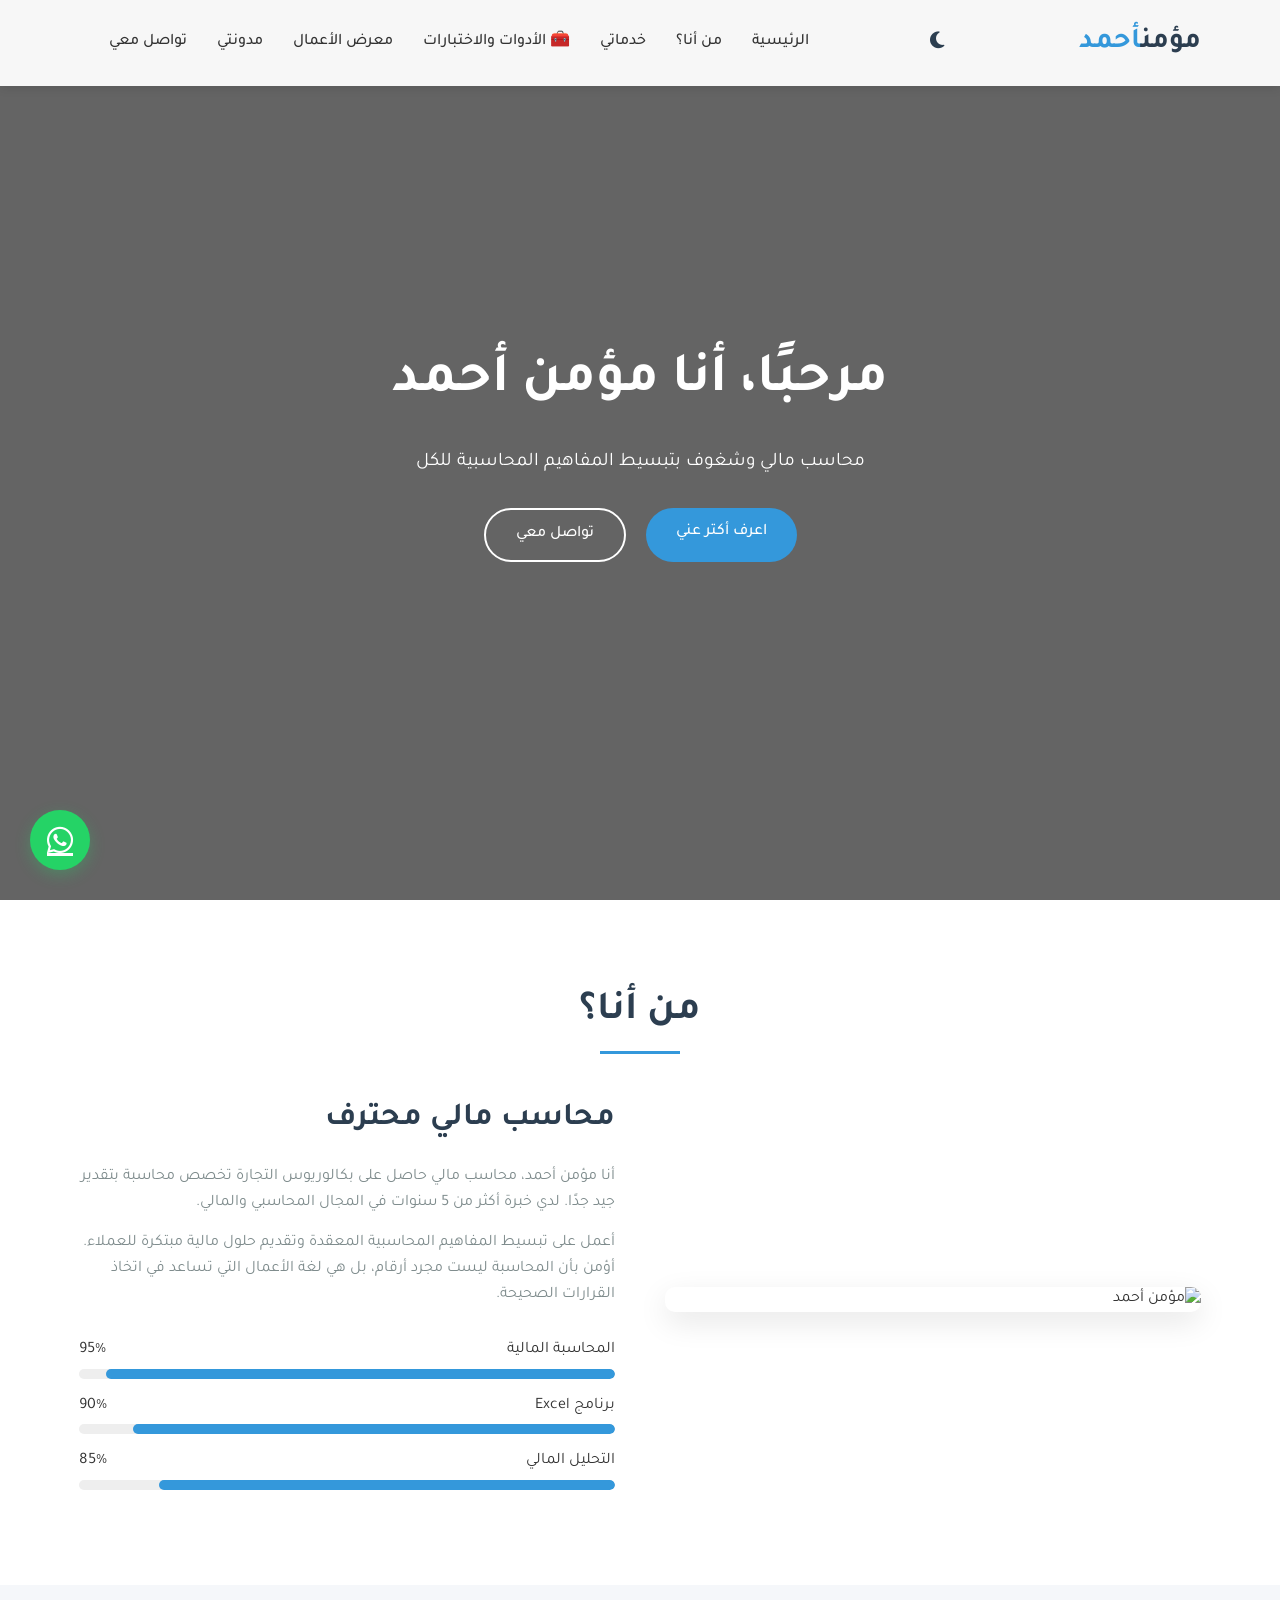
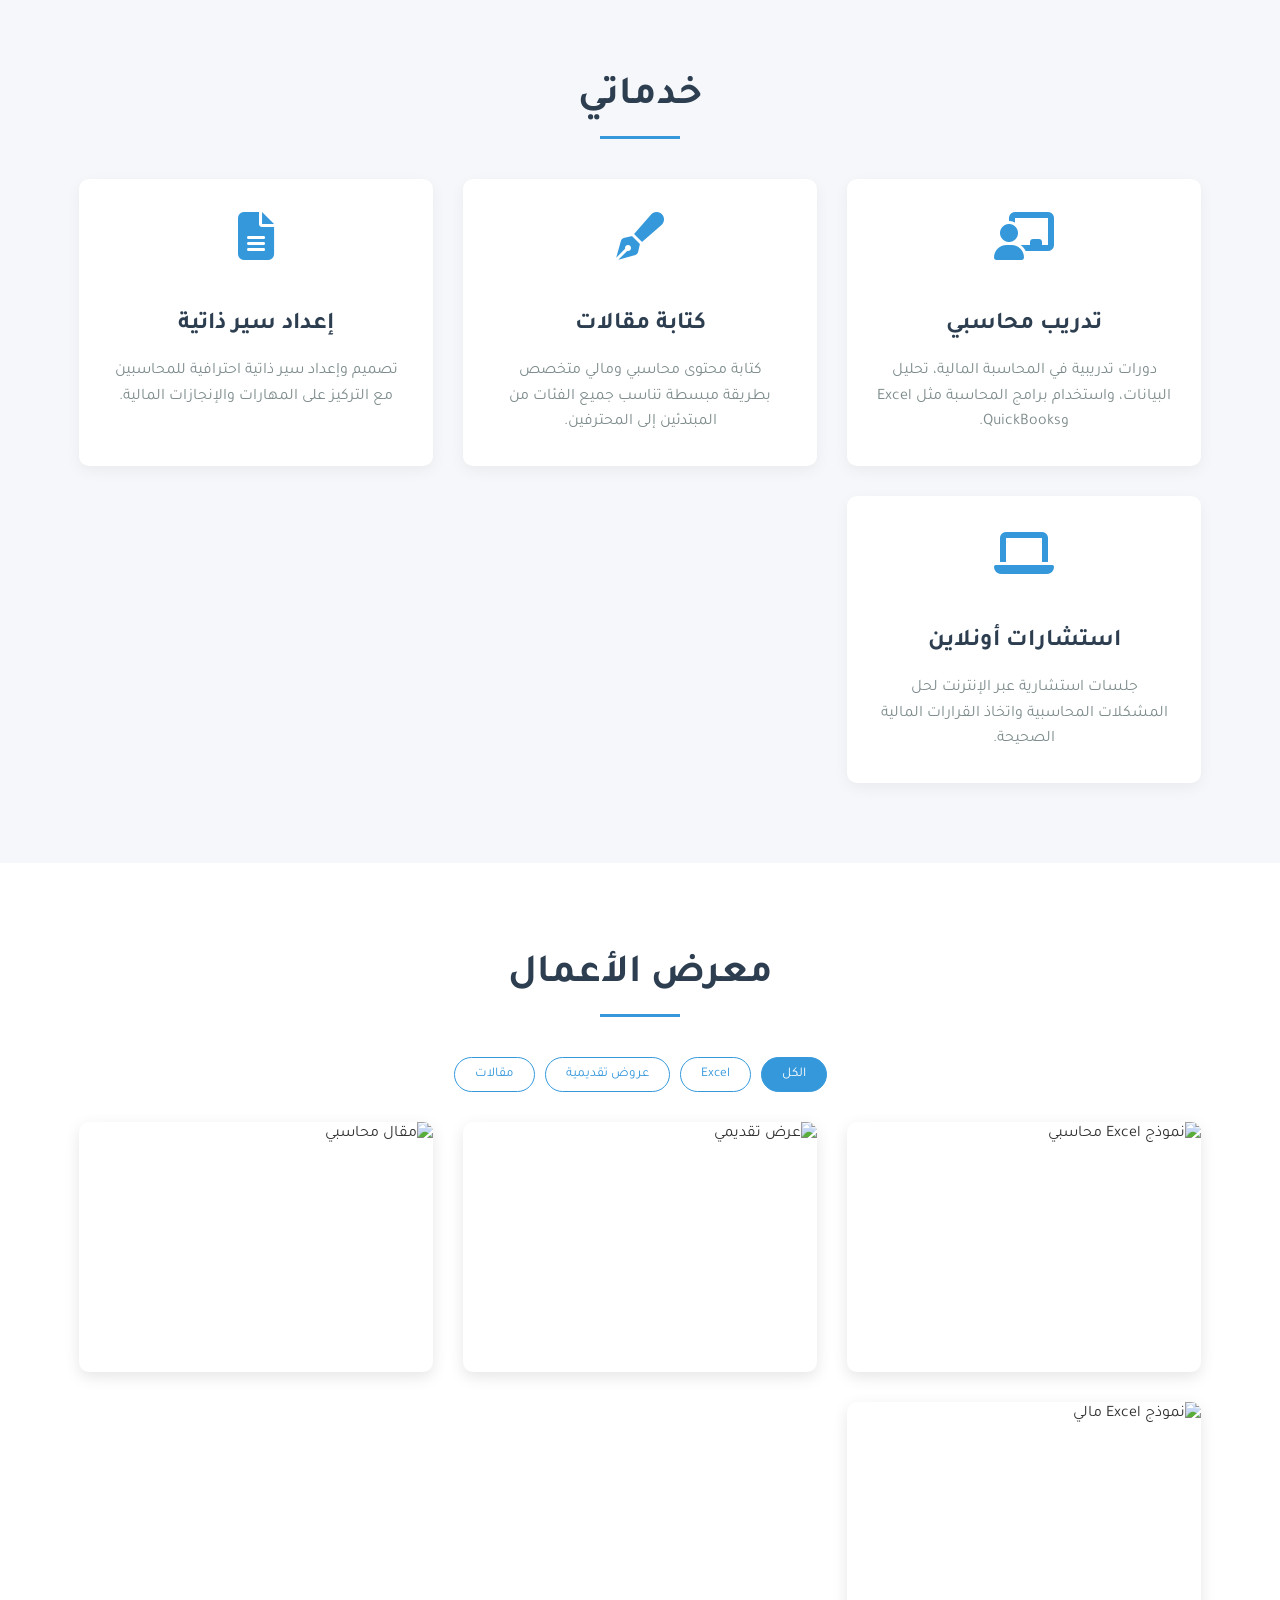
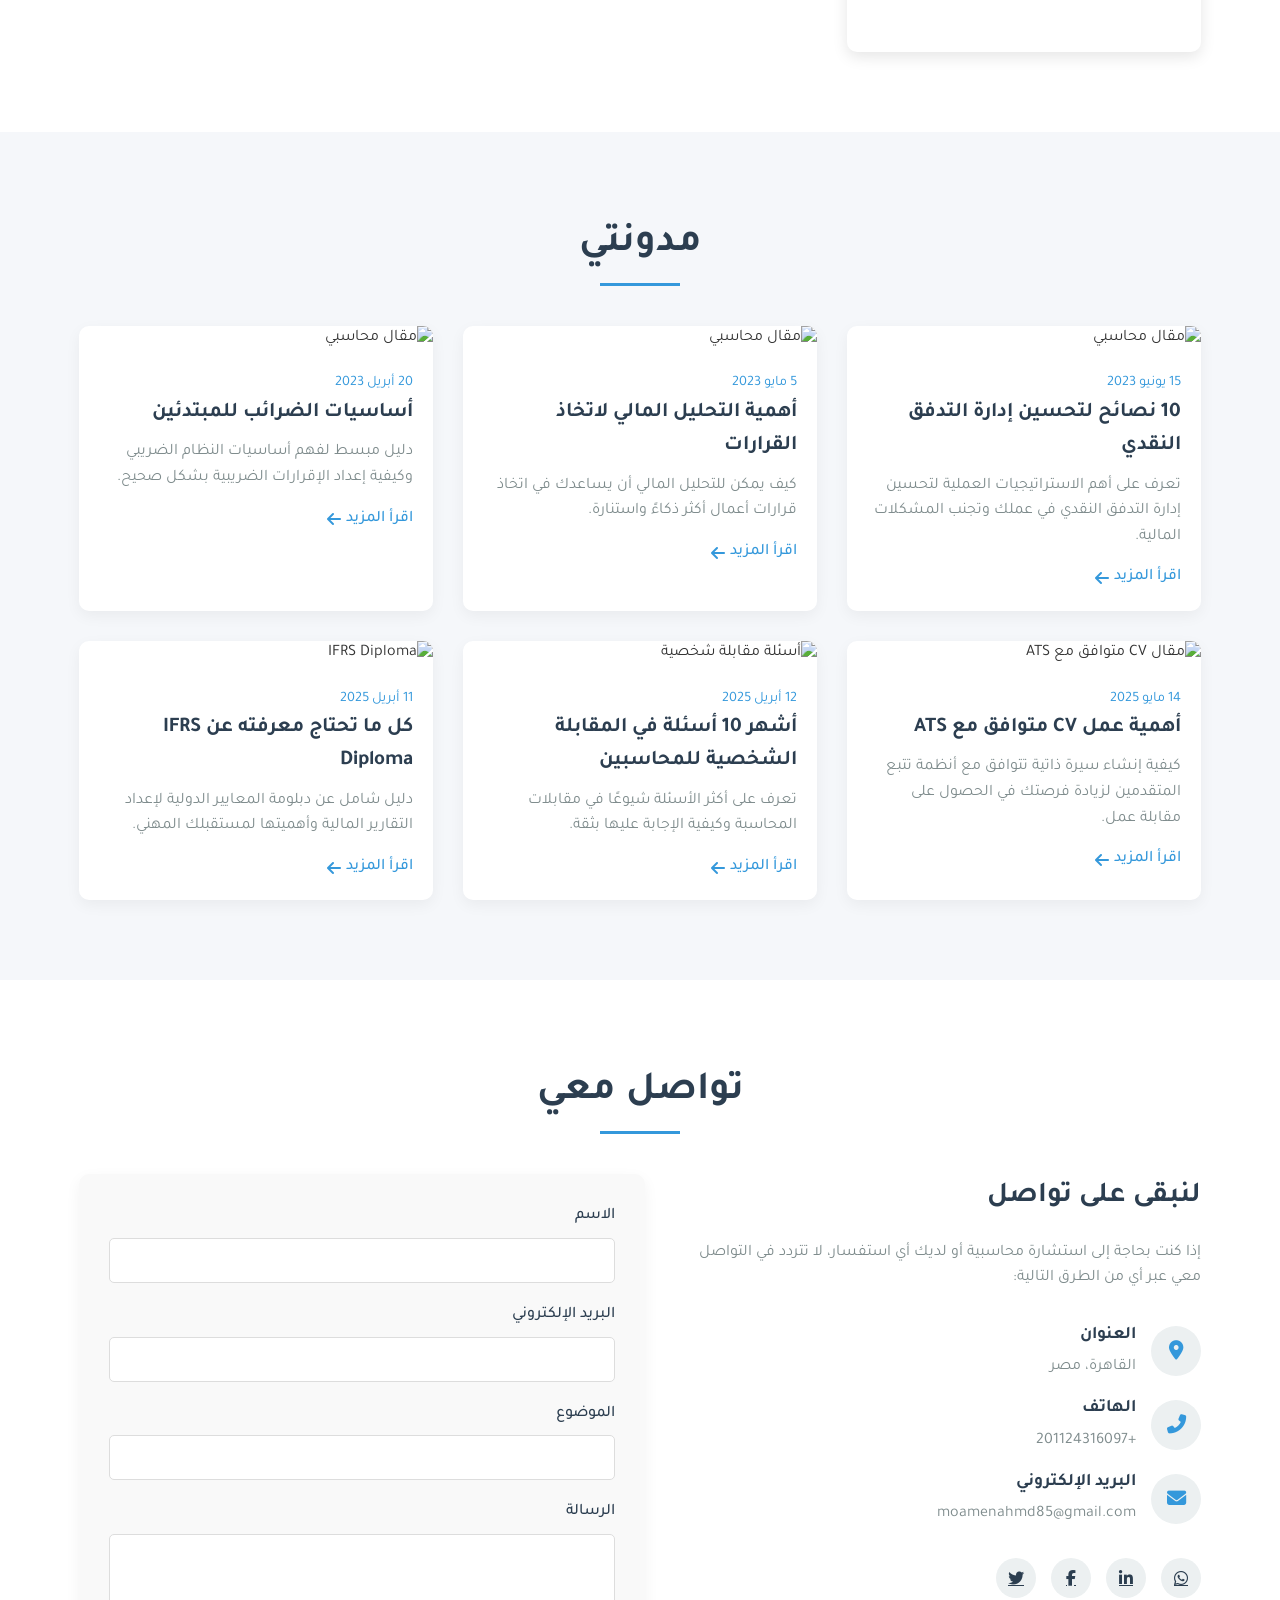
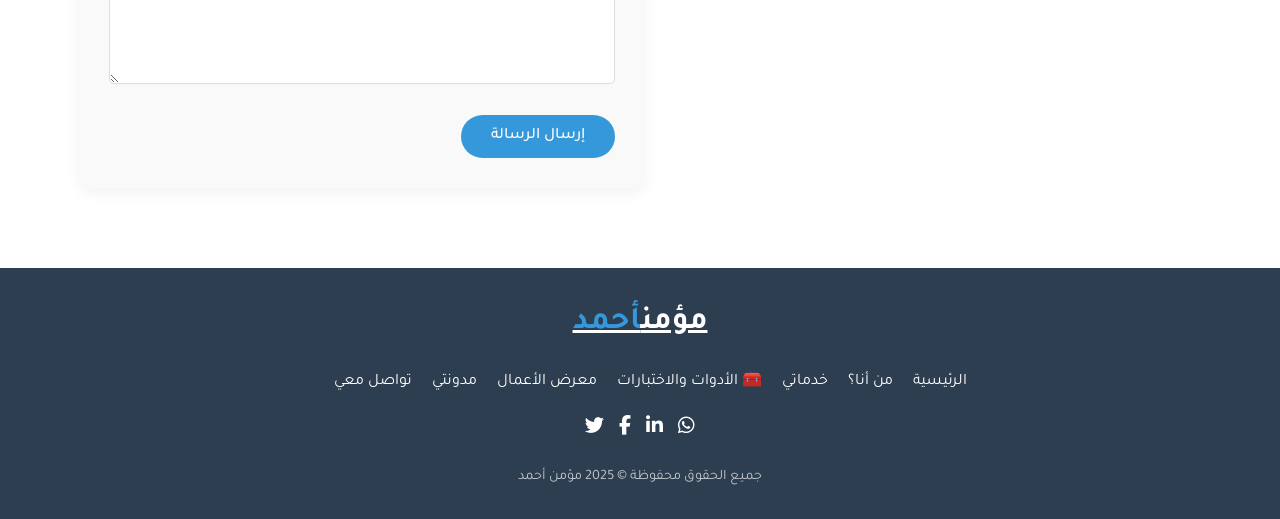
==== index.html @ 9b219b93 "Add files via upload" ====
<!doctype html>
<html lang="ar" dir="rtl"> 
 <head> 
  <meta charset="UTF-8"> 
  <meta name="viewport" content="width=device-width, initial-scale=1.0"> 
  <title>مؤمن أحمد | محاسب مالي</title> <!-- Font Awesome --> 
  <link rel="stylesheet" href="https://cdnjs.cloudflare.com/ajax/libs/font-awesome/6.4.0/css/all.min.css"> <!-- Google Fonts --> 
  <link href="https://fonts.googleapis.com/css2?family=Tajawal:wght@400;500;700&amp;display=swap" rel="stylesheet"> <!-- AOS Animation --> 
  <link href="https://unpkg.com/aos@2.3.1/dist/aos.css" rel="stylesheet"> <!-- CSS --> 
  <style>
        :root {
            --primary-color: #2c3e50;
            --secondary-color: #3498db;
            --accent-color: #e74c3c;
            --light-color: #ecf0f1;
            --dark-color: #2c3e50;
            --text-color: #333;
            --text-light: #7f8c8d;
            --bg-color: #f9f9f9;
            --header-bg: rgba(255, 255, 255, 0.95);
        }
        /* أضف هذا الكود للوضع الليلي */
        body.dark-mode {
        --primary-color: #3498db;
        --secondary-color: #2c3e50;
        --light-color: #2c3e50;
        --dark-color: #ecf0f1;
        --text-color: #ecf0f1;
        --text-light: #bdc3c7;
        --bg-color: #1a1a1a;
        --header-bg: rgba(26, 26, 26, 0.95);
        background-color: var(--bg-color);
        color: var(--text-color);
        }

        * {
            margin: 0;
            padding: 0;
            box-sizing: border-box;
            font-family: 'Tajawal', sans-serif;
        }

        body {
            background-color: #f9f9f9;
            color: var(--text-color);
            line-height: 1.6;
            overflow-x: hidden;
        }

        html {
            scroll-behavior: smooth;
        }

        .container {
            width: 90%;
            max-width: 1200px;
            margin: 0 auto;
            padding: 0 15px;
        }

        section {
            padding: 80px 0;
        }

        .section-title {
            text-align: center;
            margin-bottom: 50px;
            position: relative;
        }

        .section-title h2 {
            font-size: 2.5rem;
            color: var(--primary-color);
            margin-bottom: 15px;
        }

        .section-title::after {
            content: '';
            position: absolute;
            bottom: -10px;
            left: 50%;
            transform: translateX(-50%);
            width: 80px;
            height: 3px;
            background-color: var(--secondary-color);
        }

        /* Header */
        header {
            position: fixed;
            top: 0;
            left: 0;
            width: 100%;
            z-index: 1000;
            background-color: rgba(255, 255, 255, 0.95);
            box-shadow: 0 2px 10px rgba(0, 0, 0, 0.1);
            transition: all 0.3s ease;
        }

        header.scrolled {
            background-color: rgba(255, 255, 255, 0.98);
            padding: 10px 0;
        }
        .theme-toggle {
        background: none;
        border: none;
        color: var(--primary-color);
        font-size: 1.2rem;
        cursor: pointer;
        margin-right: 15px;
        }

        nav {
            display: flex;
            justify-content: space-between;
            align-items: center;
            padding: 20px 0;
        }

        .logo {
            font-size: 1.8rem;
            font-weight: 700;
            color: var(--primary-color);
            text-decoration: none;
        }

        .logo span {
            color: var(--secondary-color);
        }

        .nav-links {
            display: flex;
            list-style: none;
        }

        .nav-links li {
            margin-left: 30px;
        }

        .nav-links a {
            color: var(--text-color);
            text-decoration: none;
            font-weight: 500;
            transition: color 0.3s;
            position: relative;
        }

        .nav-links a:hover {
            color: var(--secondary-color);
        }

        .nav-links a::after {
            content: '';
            position: absolute;
            bottom: -5px;
            left: 0;
            width: 0;
            height: 2px;
            background-color: var(--secondary-color);
            transition: width 0.3s;
        }

        .nav-links a:hover::after {
            width: 100%;
        }

        .hamburger {
            display: none;
            cursor: pointer;
        }

        /* Hero Section */
        .hero {
            height: 100vh;
            display: flex;
            align-items: center;
            background: linear-gradient(rgba(0, 0, 0, 0.6), rgba(0, 0, 0, 0.6)), url('https://images.unsplash.com/photo-1450101499163-c8848c66ca85?ixlib=rb-4.0.3&ixid=M3wxMjA3fDB8MHxwaG90by1wYWdlfHx8fGVufDB8fHx8fA%3D%3D&auto=format&fit=crop&w=1470&q=80') no-repeat center center/cover;
            color: white;
            text-align: center;
            position: relative;
        }

        .hero-content {
            max-width: 800px;
            margin: 0 auto;
        }

        .hero h1 {
            font-size: 3.5rem;
            margin-bottom: 20px;
            animation: fadeInDown 1s ease;
        }

        .hero p {
            font-size: 1.2rem;
            margin-bottom: 30px;
            animation: fadeInUp 1s ease;
        }

        .hero-btns {
            display: flex;
            justify-content: center;
            gap: 20px;
            animation: fadeIn 1.5s ease;
        }

        .btn {
            display: inline-block;
            padding: 12px 30px;
            background-color: var(--secondary-color);
            color: white;
            border: none;
            border-radius: 50px;
            text-decoration: none;
            font-weight: 500;
            transition: all 0.3s;
            cursor: pointer;
        }

        .btn:hover {
            background-color: var(--primary-color);
            transform: translateY(-3px);
            box-shadow: 0 10px 20px rgba(0, 0, 0, 0.1);
        }

        .btn-outline {
            background-color: transparent;
            border: 2px solid white;
        }

        .btn-outline:hover {
            background-color: white;
            color: var(--primary-color);
        }

        /* About Section */
        .about {
            background-color: white;
        }

        .about-content {
            display: flex;
            align-items: center;
            gap: 50px;
        }

        .about-img {
            flex: 1;
            border-radius: 10px;
            overflow: hidden;
            box-shadow: 0 10px 30px rgba(0, 0, 0, 0.1);
        }

        .about-img img {
            width: 100%;
            height: auto;
            display: block;
        }

        .about-text {
            flex: 1;
        }

        .about-text h3 {
            font-size: 2rem;
            margin-bottom: 20px;
            color: var(--primary-color);
        }

        .about-text p {
            margin-bottom: 15px;
            color: var(--text-light);
        }

        .skills {
            margin-top: 30px;
        }

        .skill-item {
            margin-bottom: 15px;
        }

        .skill-name {
            display: flex;
            justify-content: space-between;
            margin-bottom: 5px;
        }

        .skill-bar {
            height: 10px;
            background-color: #eee;
            border-radius: 5px;
            overflow: hidden;
        }

        .skill-progress {
            height: 100%;
            background-color: var(--secondary-color);
            border-radius: 5px;
            transition: width 1s ease;
        }

        /* Services Section */
        .services {
            background-color: #f5f7fa;
        }

        .services-grid {
            display: grid;
            grid-template-columns: repeat(auto-fit, minmax(300px, 1fr));
            gap: 30px;
        }

        .service-card {
            background-color: white;
            padding: 30px;
            border-radius: 10px;
            box-shadow: 0 5px 15px rgba(0, 0, 0, 0.05);
            transition: transform 0.3s, box-shadow 0.3s;
            text-align: center;
        }

        .service-card:hover {
            transform: translateY(-10px);
            box-shadow: 0 15px 30px rgba(0, 0, 0, 0.1);
        }

        .service-icon {
            font-size: 3rem;
            color: var(--secondary-color);
            margin-bottom: 20px;
        }

        .service-card h3 {
            font-size: 1.5rem;
            margin-bottom: 15px;
            color: var(--primary-color);
        }

        .service-card p {
            color: var(--text-light);
        }

        /* Portfolio Section */
        .portfolio {
            background-color: white;
        }

        .portfolio-filter {
            display: flex;
            justify-content: center;
            margin-bottom: 30px;
            flex-wrap: wrap;
            gap: 10px;
        }

        .filter-btn {
            padding: 8px 20px;
            background-color: transparent;
            border: 1px solid var(--secondary-color);
            color: var(--secondary-color);
            border-radius: 50px;
            cursor: pointer;
            transition: all 0.3s;
        }

        .filter-btn.active, .filter-btn:hover {
            background-color: var(--secondary-color);
            color: white;
        }

        .portfolio-grid {
            display: grid;
            grid-template-columns: repeat(auto-fill, minmax(300px, 1fr));
            gap: 30px;
        }

        .portfolio-item {
            position: relative;
            border-radius: 10px;
            overflow: hidden;
            box-shadow: 0 5px 15px rgba(0, 0, 0, 0.1);
        }

        .portfolio-img {
            width: 100%;
            height: 250px;
            object-fit: cover;
            display: block;
        }

        .portfolio-overlay {
            position: absolute;
            top: 0;
            left: 0;
            width: 100%;
            height: 100%;
            background-color: rgba(44, 62, 80, 0.9);
            display: flex;
            flex-direction: column;
            justify-content: center;
            align-items: center;
            opacity: 0;
            transition: opacity 0.3s;
        }

        .portfolio-item:hover .portfolio-overlay {
            opacity: 1;
        }

        .portfolio-overlay h3 {
            color: white;
            font-size: 1.5rem;
            margin-bottom: 10px;
        }

        .portfolio-overlay p {
            color: var(--light-color);
            margin-bottom: 20px;
            text-align: center;
            padding: 0 20px;
        }

        .portfolio-link {
            color: white;
            font-size: 1.2rem;
            margin: 0 10px;
            transition: color 0.3s;
        }

        .portfolio-link:hover {
            color: var(--secondary-color);
        }

        /* Blog Section */
        .blog {
            background-color: #f5f7fa;
        }

        .blog-grid {
            display: grid;
            grid-template-columns: repeat(auto-fill, minmax(350px, 1fr));
            gap: 30px;
        }

        .blog-card {
            background-color: white;
            border-radius: 10px;
            overflow: hidden;
            box-shadow: 0 5px 15px rgba(0, 0, 0, 0.05);
            transition: transform 0.3s, box-shadow 0.3s;
        }

        .blog-card:hover {
            transform: translateY(-10px);
            box-shadow: 0 15px 30px rgba(0, 0, 0, 0.1);
        }

        .blog-img {
            width: 100%;
            height: 200px;
            object-fit: cover;
        }

        .blog-content {
            padding: 20px;
        }

        .blog-date {
            color: var(--secondary-color);
            font-size: 0.9rem;
            margin-bottom: 10px;
        }

        .blog-card h3 {
            font-size: 1.3rem;
            margin-bottom: 10px;
            color: var(--primary-color);
        }

        .blog-card p {
            color: var(--text-light);
            margin-bottom: 15px;
        }

        .read-more {
            color: var(--secondary-color);
            text-decoration: none;
            font-weight: 500;
            display: inline-flex;
            align-items: center;
        }

        .read-more i {
            margin-right: 5px;
        }

        /* Contact Section */
        .contact {
            background-color: white;
        }

        .contact-container {
            display: flex;
            gap: 50px;
        }

        .contact-info {
            flex: 1;
        }

        .contact-info h3 {
            font-size: 1.8rem;
            margin-bottom: 20px;
            color: var(--primary-color);
        }

        .contact-info p {
            color: var(--text-light);
            margin-bottom: 30px;
        }

        .contact-details {
            margin-bottom: 30px;
        }

        .contact-item {
            display: flex;
            align-items: center;
            margin-bottom: 15px;
        }

        .contact-icon {
            width: 50px;
            height: 50px;
            background-color: var(--light-color);
            border-radius: 50%;
            display: flex;
            justify-content: center;
            align-items: center;
            margin-left: 15px;
            color: var(--secondary-color);
            font-size: 1.2rem;
        }

        .contact-text h4 {
            font-size: 1.1rem;
            color: var(--primary-color);
            margin-bottom: 5px;
        }

        .contact-text p {
            margin: 0;
            color: var(--text-light);
        }

        .social-links {
            display: flex;
            gap: 15px;
        }

        .social-link {
            width: 40px;
            height: 40px;
            background-color: var(--light-color);
            border-radius: 50%;
            display: flex;
            justify-content: center;
            align-items: center;
            color: var(--primary-color);
            transition: all 0.3s;
        }

        .social-link:hover {
            background-color: var(--secondary-color);
            color: white;
            transform: translateY(-3px);
        }

        .contact-form {
            flex: 1;
            background-color: #f9f9f9;
            padding: 30px;
            border-radius: 10px;
            box-shadow: 0 5px 15px rgba(0, 0, 0, 0.05);
        }

        .form-group {
            margin-bottom: 20px;
        }

        .form-group label {
            display: block;
            margin-bottom: 8px;
            font-weight: 500;
            color: var(--primary-color);
        }

        .form-control {
            width: 100%;
            padding: 12px 15px;
            border: 1px solid #ddd;
            border-radius: 5px;
            font-size: 1rem;
            transition: border-color 0.3s;
        }

        .form-control:focus {
            outline: none;
            border-color: var(--secondary-color);
        }

        textarea.form-control {
            min-height: 150px;
            resize: vertical;
        }

        .submit-btn {
            background-color: var(--secondary-color);
            color: white;
            border: none;
            padding: 12px 30px;
            border-radius: 50px;
            cursor: pointer;
            font-size: 1rem;
            font-weight: 500;
            transition: all 0.3s;
        }

        .submit-btn:hover {
            background-color: var(--primary-color);
            transform: translateY(-3px);
            box-shadow: 0 10px 20px rgba(0, 0, 0, 0.1);
        }

        /* Footer */
        footer {
            background-color: var(--primary-color);
            color: white;
            padding: 30px 0;
            text-align: center;
        }

        .footer-content {
            display: flex;
            flex-direction: column;
            align-items: center;
        }

        .footer-logo {
            font-size: 2rem;
            font-weight: 700;
            margin-bottom: 20px;
            color: white;
        }

        .footer-logo span {
            color: var(--secondary-color);
        }

        .footer-links {
            display: flex;
            list-style: none;
            margin-bottom: 20px;
        }

        .footer-links li {
            margin-left: 20px;
        }

        .footer-links a {
            color: white;
            text-decoration: none;
            transition: color 0.3s;
        }

        .footer-links a:hover {
            color: var(--secondary-color);
        }

        .footer-social {
            display: flex;
            gap: 15px;
            margin-bottom: 20px;
        }

        .footer-social a {
            color: white;
            font-size: 1.2rem;
            transition: color 0.3s;
        }

        .footer-social a:hover {
            color: var(--secondary-color);
        }

        .copyright {
            color: rgba(255, 255, 255, 0.7);
            font-size: 0.9rem;
        }

        /* Back to Top Button */
        .back-to-top {
            position: fixed;
            bottom: 30px;
            right: 30px;
            width: 50px;
            height: 50px;
            background-color: var(--secondary-color);
            color: white;
            border-radius: 50%;
            display: flex;
            justify-content: center;
            align-items: center;
            font-size: 1.2rem;
            cursor: pointer;
            opacity: 0;
            visibility: hidden;
            transition: all 0.3s;
            z-index: 999;
        }

        .back-to-top.active {
            opacity: 1;
            visibility: visible;
        }

        .back-to-top:hover {
            background-color: var(--primary-color);
            transform: translateY(-5px);
        }

        /* Animations */
        @keyframes fadeIn {
            from { opacity: 0; }
            to { opacity: 1; }
        }

        @keyframes fadeInDown {
            from {
                opacity: 0;
                transform: translateY(-30px);
            }
            to {
                opacity: 1;
                transform: translateY(0);
            }
        }

        @keyframes fadeInUp {
            from {
                opacity: 0;
                transform: translateY(30px);
            }
            to {
                opacity: 1;
                transform: translateY(0);
            }
        }

        /* Responsive Styles */
        @media (max-width: 992px) {
            .about-content {
                flex-direction: column;
            }
            
            .contact-container {
                flex-direction: column;
            }
            
            .hero h1 {
                font-size: 2.8rem;
            }
        }

        @media (max-width: 768px) {
            .nav-links {
                position: fixed;
                top: 80px;
                right: -100%;
                width: 80%;
                height: calc(100vh - 80px);
                background-color: white;
                flex-direction: column;
                align-items: center;
                padding-top: 40px;
                transition: right 0.3s;
                box-shadow: -5px 0 15px rgba(0, 0, 0, 0.1);
            }
            
            .nav-links.active {
                right: 0;
            }
            
            .nav-links li {
                margin: 15px 0;
            }
            
            .hamburger {
                display: block;
                font-size: 1.5rem;
                color: var(--primary-color);
            }
            
            .hero h1 {
                font-size: 2.5rem;
            }
            
            .hero p {
                font-size: 1rem;
            }
            
            .hero-btns {
                flex-direction: column;
                align-items: center;
                gap: 15px;
            }
            
            .btn {
                width: 80%;
                text-align: center;
            }
            
            .section-title h2 {
                font-size: 2rem;
            }
        }

        @media (max-width: 576px) {
            .hero h1 {
                font-size: 2rem;
            }
            
            .portfolio-grid, .blog-grid {
                grid-template-columns: 1fr;
            }
            
            .footer-links {
                flex-direction: column;
                align-items: center;
            }
            
            .footer-links li {
                margin: 10px 0;
            }
        }
        
        /* أضف هذا الكود للستايل */
        .whatsapp-float {
        position: fixed;
        bottom: 30px;
        left: 30px;
        z-index: 999;
        }
        
        .whatsapp-link {
        display: flex;
        justify-content: center;
        align-items: center;
        width: 60px;
        height: 60px;
        background-color: #25D366;
        color: white;
        border-radius: 50%;
        font-size: 30px;
        box-shadow: 0 5px 15px rgba(37, 211, 102, 0.3);
        transition: all 0.3s ease;
        animation: pulse 2s infinite;
        }
        
        .whatsapp-link:hover {
        background-color: #128C7E;
        transform: scale(1.1) translateY(-5px);
        box-shadow: 0 8px 20px rgba(37, 211, 102, 0.4);
        }
        
        @keyframes pulse {
        0% {
        box-shadow: 0 0 0 0 rgba(37, 211, 102, 0.7);
        }
        70% {
        box-shadow: 0 0 0 15px rgba(37, 211, 102, 0);
        }
        100% {
        box-shadow: 0 0 0 0 rgba(37, 211, 102, 0);
        }
        }
        
        /* للوضع الليلي */
        body.dark-mode .whatsapp-link {
        background-color: #075E54;
        }
        
        body.dark-mode .whatsapp-link:hover {
        background-color: #128C7E;
        }
    </style> 
 </head> 
 <body> <!-- Header --> 
  <header id="header"> 
   <div class="container"> 
    <nav> <a href="#" class="logo">مؤمن<span>أحمد</span></a> 
     <button class="theme-toggle" id="theme-toggle">
     <i class="fas fa-moon"></i>
     </button>
     <ul class="nav-links"> 
      <li><a href="#home">الرئيسية</a></li> 
      <li><a href="#about">من أنا؟</a></li> 
      <li><a href="#services">خدماتي</a></li> 
      <li><a href="tools.html">🧰 الأدوات والاختبارات</a></li>
      <li><a href="#portfolio">معرض الأعمال</a></li> 
      <li><a href="#blog">مدونتي</a></li> 
      <li><a href="#contact">تواصل معي</a></li> 
     </ul> 
     <div class="hamburger"> <i class="fas fa-bars"></i> 
     </div> 
    </nav> 
   </div> 
  </header> <!-- Hero Section --> 
  <section class="hero" id="home"> 
   <div class="container"> 
    <div class="hero-content" data-aos="fade-up"> 
     <h1>مرحبًا، أنا مؤمن أحمد</h1> 
     <p>محاسب مالي وشغوف بتبسيط المفاهيم المحاسبية للكل</p> 
     <div class="hero-btns"> <a href="#about" class="btn">اعرف أكتر عني</a> <a href="#contact" class="btn btn-outline">تواصل معي</a> 
     </div> 
    </div> 
   </div> 
  </section> <!-- About Section --> 
  <section class="about" id="about"> 
   <div class="container"> 
    <div class="section-title" data-aos="fade-up"> 
     <h2>من أنا؟</h2> 
    </div> 
    <div class="about-content"> 
     <div class="about-img" data-aos="fade-right"> 
      <img src="https://images.unsplash.com/photo-1554224155-6726b3ff858f?ixlib=rb-4.0.3&amp;ixid=M3wxMjA3fDB8MHxwaG90by1wYWdlfHx8fGVufDB8fHx8fA%3D%3D&amp;auto=format&amp;fit=crop&amp;w=1511&amp;q=80" alt="مؤمن أحمد"> 
     </div> 
     <div class="about-text" data-aos="fade-left"> 
      <h3>محاسب مالي محترف</h3> 
      <p>أنا مؤمن أحمد، محاسب مالي حاصل على بكالوريوس التجارة تخصص محاسبة بتقدير جيد جدًا. لدي خبرة أكثر من 5 سنوات في المجال المحاسبي والمالي.</p> 
      <p>أعمل على تبسيط المفاهيم المحاسبية المعقدة وتقديم حلول مالية مبتكرة للعملاء. أؤمن بأن المحاسبة ليست مجرد أرقام، بل هي لغة الأعمال التي تساعد في اتخاذ القرارات الصحيحة.</p> 
      <div class="skills"> 
       <div class="skill-item"> 
        <div class="skill-name"> <span>المحاسبة المالية</span> <span>95%</span> 
        </div> 
        <div class="skill-bar"> 
         <div class="skill-progress" style="width: 95%"></div> 
        </div> 
       </div> 
       <div class="skill-item"> 
        <div class="skill-name"> <span>برنامج Excel</span> <span>90%</span> 
        </div> 
        <div class="skill-bar"> 
         <div class="skill-progress" style="width: 90%"></div> 
        </div> 
       </div> 
       <div class="skill-item"> 
        <div class="skill-name"> <span>التحليل المالي</span> <span>85%</span> 
        </div> 
        <div class="skill-bar"> 
         <div class="skill-progress" style="width: 85%"></div> 
        </div> 
       </div> 
      </div> 
     </div> 
    </div> 
   </div> 
  </section> <!-- Services Section --> 
  <section class="services" id="services"> 
   <div class="container"> 
    <div class="section-title" data-aos="fade-up"> 
     <h2>خدماتي</h2> 
    </div> 
    <div class="services-grid"> 
     <div class="service-card" data-aos="fade-up" data-aos-delay="100"> 
      <div class="service-icon"> <i class="fas fa-chalkboard-teacher"></i> 
      </div> 
      <h3>تدريب محاسبي</h3> 
      <p>دورات تدريبية في المحاسبة المالية، تحليل البيانات، واستخدام برامج المحاسبة مثل Excel وQuickBooks.</p> 
     </div> 
     <div class="service-card" data-aos="fade-up" data-aos-delay="200"> 
      <div class="service-icon"> <i class="fas fa-pen-fancy"></i> 
      </div> 
      <h3>كتابة مقالات</h3> 
      <p>كتابة محتوى محاسبي ومالي متخصص بطريقة مبسطة تناسب جميع الفئات من المبتدئين إلى المحترفين.</p> 
     </div> 
     <div class="service-card" data-aos="fade-up" data-aos-delay="300"> 
      <div class="service-icon"> <i class="fas fa-file-alt"></i> 
      </div> 
      <h3>إعداد سير ذاتية</h3> 
      <p>تصميم وإعداد سير ذاتية احترافية للمحاسبين مع التركيز على المهارات والإنجازات المالية.</p> 
     </div> 
     <div class="service-card" data-aos="fade-up" data-aos-delay="400"> 
      <div class="service-icon"> <i class="fas fa-laptop"></i> 
      </div> 
      <h3>استشارات أونلاين</h3> 
      <p>جلسات استشارية عبر الإنترنت لحل المشكلات المحاسبية واتخاذ القرارات المالية الصحيحة.</p> 
     </div> 
    </div> 
   </div> 
  </section> <!-- Portfolio Section --> 
  <section class="portfolio" id="portfolio"> 
   <div class="container"> 
    <div class="section-title" data-aos="fade-up"> 
     <h2>معرض الأعمال</h2> 
    </div> 
    <div class="portfolio-filter" data-aos="fade-up"> <button class="filter-btn active" data-filter="all">الكل</button> <button class="filter-btn" data-filter="excel">Excel</button> <button class="filter-btn" data-filter="presentations">عروض تقديمية</button> <button class="filter-btn" data-filter="articles">مقالات</button> 
    </div> 
    <div class="portfolio-grid"> 
     <div class="portfolio-item" data-category="excel" data-aos="fade-up" data-aos-delay="100"> 
      <img src="https://images.unsplash.com/photo-1614332287897-cdc485fa562d?ixlib=rb-4.0.3&amp;ixid=M3wxMjA3fDB8MHxwaG90by1wYWdlfHx8fGVufDB8fHx8fA%3D%3D&amp;auto=format&amp;fit=crop&amp;w=1470&amp;q=80" alt="نموذج Excel محاسبي" class="portfolio-img"> 
      <div class="portfolio-overlay"> 
       <h3>نموذج محاسبة تكاليف</h3> 
       <p>نموذج متكامل لمحاسبة التكاليف باستخدام Excel مع دوال متقدمة وتقارير تلقائية.</p> 
       <div> <a href="#" class="portfolio-link"><i class="fas fa-link"></i></a> <a href="#" class="portfolio-link"><i class="fas fa-download"></i></a> 
       </div> 
      </div> 
     </div> 
     <div class="portfolio-item" data-category="presentations" data-aos="fade-up" data-aos-delay="200"> 
      <img src="https://images.unsplash.com/photo-1434626881859-194d67b2b86f?ixlib=rb-4.0.3&amp;ixid=M3wxMjA3fDB8MHxwaG90by1wYWdlfHx8fGVufDB8fHx8fA%3D%3D&amp;auto=format&amp;fit=crop&amp;w=1474&amp;q=80" alt="عرض تقديمي" class="portfolio-img"> 
      <div class="portfolio-overlay"> 
       <h3>أساسيات المحاسبة</h3> 
       <p>عرض تقديمي يشرح أساسيات المحاسبة للمبتدئين بطريقة بسيطة مع أمثلة عملية.</p> 
       <div> <a href="#" class="portfolio-link"><i class="fas fa-link"></i></a> <a href="#" class="portfolio-link"><i class="fas fa-download"></i></a> 
       </div> 
      </div> 
     </div> 
     <div class="portfolio-item" data-category="articles" data-aos="fade-up" data-aos-delay="300"> 
      <img src="https://images.unsplash.com/photo-1455390582262-044cdead277a?ixlib=rb-4.0.3&amp;ixid=M3wxMjA3fDB8MHxwaG90by1wYWdlfHx8fGVufDB8fHx8fA%3D%3D&amp;auto=format&amp;fit=crop&amp;w=1373&amp;q=80" alt="مقال محاسبي" class="portfolio-img"> 
      <div class="portfolio-overlay"> 
       <h3>كيفية تحليل القوائم المالية</h3> 
       <p>مقال شامل يشرح خطوات تحليل القوائم المالية والنسب المالية الأساسية.</p> 
       <div> <a href="#" class="portfolio-link"><i class="fas fa-link"></i></a> <a href="#" class="portfolio-link"><i class="fas fa-download"></i></a> 
       </div> 
      </div> 
     </div> 
     <div class="portfolio-item" data-category="excel" data-aos="fade-up" data-aos-delay="400"> 
      <img src="https://images.unsplash.com/photo-1551288049-bebda4e38f71?ixlib=rb-4.0.3&amp;ixid=M3wxMjA3fDB8MHxwaG90by1wYWdlfHx8fGVufDB8fHx8fA%3D%3D&amp;auto=format&amp;fit=crop&amp;w=1470&amp;q=80" alt="نموذج Excel مالي" class="portfolio-img"> 
      <div class="portfolio-overlay"> 
       <h3>نموذج الموازنة التقديرية</h3> 
       <p>نموذج متكامل لإعداد الموازنات التقديرية مع تحليل الانحرافات والتقارير المالية.</p> 
       <div> <a href="#" class="portfolio-link"><i class="fas fa-link"></i></a> <a href="#" class="portfolio-link"><i class="fas fa-download"></i></a> 
       </div> 
      </div> 
     </div> 
    </div> 
   </div> 
  </section> <!-- Blog Section --> 
  <section class="blog" id="blog"> 
   <div class="container"> 
    <div class="section-title" data-aos="fade-up"> 
     <h2>مدونتي</h2> 
    </div> 
    <div class="blog-grid"> 
     <div class="blog-card" data-aos="fade-up" data-aos-delay="100"> 
      <img src="https://images.unsplash.com/photo-1450101499163-c8848c66ca85?ixlib=rb-4.0.3&amp;ixid=M3wxMjA3fDB8MHxwaG90by1wYWdlfHx8fGVufDB8fHx8fA%3D%3D&amp;auto=format&amp;fit=crop&amp;w=1470&amp;q=80" alt="مقال محاسبي" class="blog-img"> 
      <div class="blog-content"> <span class="blog-date">15 يونيو 2023</span> 
       <h3>10 نصائح لتحسين إدارة التدفق النقدي</h3> 
       <p>تعرف على أهم الاستراتيجيات العملية لتحسين إدارة التدفق النقدي في عملك وتجنب المشكلات المالية.</p> <a href="#" class="read-more">اقرأ المزيد <i class="fas fa-arrow-left"></i></a> 
      </div> 
     </div> 
     <div class="blog-card" data-aos="fade-up" data-aos-delay="200"> 
      <img src="https://images.unsplash.com/photo-1554224155-6726b3ff858f?ixlib=rb-4.0.3&amp;ixid=M3wxMjA3fDB8MHxwaG90by1wYWdlfHx8fGVufDB8fHx8fA%3D%3D&amp;auto=format&amp;fit=crop&amp;w=1511&amp;q=80" alt="مقال محاسبي" class="blog-img"> 
      <div class="blog-content"> <span class="blog-date">5 مايو 2023</span> 
       <h3>أهمية التحليل المالي لاتخاذ القرارات</h3> 
       <p>كيف يمكن للتحليل المالي أن يساعدك في اتخاذ قرارات أعمال أكثر ذكاءً واستنارة.</p> <a href="#" class="read-more">اقرأ المزيد <i class="fas fa-arrow-left"></i></a> 
      </div> 
     </div> 
     <div class="blog-card" data-aos="fade-up" data-aos-delay="300"> 
      <img src="https://images.unsplash.com/photo-1551288049-bebda4e38f71?ixlib=rb-4.0.3&amp;ixid=M3wxMjA3fDB8MHxwaG90by1wYWdlfHx8fGVufDB8fHx8fA%3D%3D&amp;auto=format&amp;fit=crop&amp;w=1470&amp;q=80" alt="مقال محاسبي" class="blog-img"> 
      <div class="blog-content"> <span class="blog-date">20 أبريل 2023</span> 
       <h3>أساسيات الضرائب للمبتدئين</h3> 
       <p>دليل مبسط لفهم أساسيات النظام الضريبي وكيفية إعداد الإقرارات الضريبية بشكل صحيح.</p> <a href="#" class="read-more">اقرأ المزيد <i class="fas fa-arrow-left"></i></a> 
      </div> 
     </div> 
    
     
     
     
     <!-- المقالات الجديدة -->
     <div class="blog-card" data-aos="fade-up" data-aos-delay="400">
     <img src="https://images.unsplash.com/photo-1450101499163-c8848c66ca85?ixlib=rb-4.0.3&ixid=M3wxMjA3fDB8MHxwaG90by1wYWdlfHx8fGVufDB8fHx8fA%3D%3D&auto=format&fit=crop&w=1470&q=80" alt="مقال CV متوافق مع ATS" class="blog-img">
     <div class="blog-content">
     <span class="blog-date">14 مايو 2025</span>
     <h3>أهمية عمل CV متوافق مع ATS</h3>
     <p>كيفية إنشاء سيرة ذاتية تتوافق مع أنظمة تتبع المتقدمين لزيادة فرصتك في الحصول على مقابلة عمل.</p>
     <a href="https://theaccountant7.wordpress.com/2025/05/14/cv_ats/" class="read-more" target="_blank">اقرأ المزيد <i class="fas fa-arrow-left"></i></a>
     </div>
     </div>
     
     <div class="blog-card" data-aos="fade-up" data-aos-delay="500">
     <img src="https://images.unsplash.com/photo-1554224155-6726b3ff858f?ixlib=rb-4.0.3&ixid=M3wxMjA3fDB8MHxwaG90by1wYWdlfHx8fGVufDB8fHx8fA%3D%3D&auto=format&fit=crop&w=1511&q=80" alt="أسئلة مقابلة شخصية" class="blog-img">
     <div class="blog-content">
     <span class="blog-date">12 أبريل 2025</span>
     <h3>أشهر 10 أسئلة في المقابلة الشخصية للمحاسبين</h3>
     <p>تعرف على أكثر الأسئلة شيوعًا في مقابلات المحاسبة وكيفية الإجابة عليها بثقة.</p>
     <a href="https://theaccountant7.wordpress.com/2025/04/12/the-most-common-questions-in-the-personal-interview/" class="read-more" target="_blank">اقرأ المزيد <i class="fas fa-arrow-left"></i></a>
     </div>
     </div>
     
     <div class="blog-card" data-aos="fade-up" data-aos-delay="600">
     <img src="https://images.unsplash.com/photo-1551288049-bebda4e38f71?ixlib=rb-4.0.3&ixid=M3wxMjA3fDB8MHxwaG90by1wYWdlfHx8fGVufDB8fHx8fA%3D%3D&auto=format&fit=crop&w=1470&q=80" alt="IFRS Diploma" class="blog-img">
     <div class="blog-content">
     <span class="blog-date">11 أبريل 2025</span>
     <h3>كل ما تحتاج معرفته عن IFRS Diploma</h3>
     <p>دليل شامل عن دبلومة المعايير الدولية لإعداد التقارير المالية وأهميتها لمستقبلك المهني.</p>
     <a href="https://theaccountant7.wordpress.com/2025/04/11/ifrs/" class="read-more" target="_blank">اقرأ المزيد <i class="fas fa-arrow-left"></i></a>
     </div>
     </div>
     </div>
    </div> 
   </div> 
  </section> <!-- Contact Section --> 
  <section class="contact" id="contact"> 
   <div class="container"> 
    <div class="section-title" data-aos="fade-up"> 
     <h2>تواصل معي</h2> 
    </div> 
    <div class="contact-container"> 
     <div class="contact-info" data-aos="fade-right"> 
      <h3>لنبقى على تواصل</h3> 
      <p>إذا كنت بحاجة إلى استشارة محاسبية أو لديك أي استفسار، لا تتردد في التواصل معي عبر أي من الطرق التالية:</p> 
      <div class="contact-details"> 
       <div class="contact-item"> 
        <div class="contact-icon"> <i class="fas fa-map-marker-alt"></i> 
        </div> 
        <div class="contact-text"> 
         <h4>العنوان</h4> 
         <p>القاهرة، مصر</p> 
        </div> 
       </div> 
       <div class="contact-item"> 
        <div class="contact-icon"> <i class="fas fa-phone-alt"></i> 
        </div> 
        <div class="contact-text"> 
         <h4>الهاتف</h4> 
         <p>+201124316097</p> 
        </div> 
       </div> 
       <div class="contact-item"> 
        <div class="contact-icon"> <i class="fas fa-envelope"></i> 
        </div> 
        <div class="contact-text"> 
         <h4>البريد الإلكتروني</h4> 
         <p>moamenahmd85@gmail.com</p> 
        </div> 
       </div> 
      </div> 
      <div class="social-links"> <a href="https://wa.me/+201154960694" class="social-link"><i class="fab fa-whatsapp"></i></a> <a href="https://www.linkedin.com/in/moamen-ahmed-900921223?utm_source=share&utm_campaign=share_via&utm_content=profile&utm_medium=android_app" class="social-link"><i class="fab fa-linkedin-in"></i></a> <a href="https://www.facebook.com/acc.mo.men.ahmed.mohamed" class="social-link"><i class="fab fa-facebook-f"></i></a> <a href="#" class="social-link"><i class="fab fa-twitter"></i></a> 
      </div> 
     </div> 
     
<div class="contact-form" data-aos="fade-left">
  <form id="contact-form">
    <div class="form-group">
      <label for="name">الاسم</label>
      <input type="text" id="name" name="from_name" class="form-control" required>
    </div>
    <div class="form-group">
      <label for="email">البريد الإلكتروني</label>
      <input type="email" id="email" name="from_email" class="form-control" required>
    </div>
    <div class="form-group">
      <label for="subject">الموضوع</label>
      <input type="text" id="subject" name="subject" class="form-control" required>
    </div>
    <div class="form-group">
      <label for="message">الرسالة</label>
      <textarea id="message" name="message" class="form-control" required></textarea>
    </div>
    <p id="form-message" style="color: red; display: none; margin-bottom: 10px;"></p>
    <button type="submit" class="submit-btn" id="submit-btn">إرسال الرسالة</button>
  </form>
</div>

     </div> 
    </div> 
   </div> 
  </section> <!-- Footer --> 
  <footer> 
   <div class="container"> 
    <div class="footer-content"> <a href="#" class="footer-logo">مؤمن<span>أحمد</span></a> 
     <ul class="footer-links"> 
      <li><a href="#home">الرئيسية</a></li> 
      <li><a href="#about">من أنا؟</a></li> 
      <li><a href="#services">خدماتي</a></li> 
      <li><a href="tools.html">🧰 الأدوات والاختبارات</a></li>
      <li><a href="#portfolio">معرض الأعمال</a></li> 
      <li><a href="#blog">مدونتي</a></li> 
      <li><a href="#contact">تواصل معي</a></li> 
     </ul> 
     <div class="footer-social"> <a href="https://wa.me/+201154960694"><i class="fab fa-whatsapp"></i></a> <a href="https://www.linkedin.com/in/moamen-ahmed-900921223?utm_source=share&utm_campaign=share_via&utm_content=profile&utm_medium=android_app
     "><i class="fab fa-linkedin-in"></i></a> <a href="https://www.facebook.com/acc.mo.men.ahmed.mohamed"><i class="fab fa-facebook-f"></i></a> <a href="#"><i class="fab fa-twitter"></i></a> 
     </div> 
     <p class="copyright">جميع الحقوق محفوظة © 2025 مؤمن أحمد</p> 
    </div> 
   </div> 
  <!-- أضف هذا الكود قبل إغلاق body -->
  <div class="whatsapp-float">
  	<a href="https://wa.me/+201154960694" target="_blank" class="whatsapp-link">
  		<i class="fab fa-whatsapp"></i>
  	</a>
  </div>    
  </footer> <!-- Back to Top Button --> 
  <div class="back-to-top"> <i class="fas fa-arrow-up"></i> 
  </div> <!-- JavaScript --> 
  <script src="https://cdnjs.cloudflare.com/ajax/libs/jquery/3.6.0/jquery.min.js"></script> 
  <script src="https://unpkg.com/aos@2.3.1/dist/aos.js"></script> 
  <script>
        // Initialize AOS Animation
        AOS.init({
            duration: 800,
            easing: 'ease-in-out',
            once: true
        });

        // Mobile Menu Toggle
        const hamburger = document.querySelector('.hamburger');
        const navLinks = document.querySelector('.nav-links');

        hamburger.addEventListener('click', () => {
            navLinks.classList.toggle('active');
            hamburger.innerHTML = navLinks.classList.contains('active') ? 
                '<i class="fas fa-times"></i>' : '<i class="fas fa-bars"></i>';
        });

        // Close mobile menu when clicking a link
        document.querySelectorAll('.nav-links a').forEach(link => {
            link.addEventListener('click', () => {
                navLinks.classList.remove('active');
                hamburger.innerHTML = '<i class="fas fa-bars"></i>';
            });
        });

        // Header scroll effect
        window.addEventListener('scroll', () => {
            const header = document.getElementById('header');
            const backToTop = document.querySelector('.back-to-top');
            
            if (window.scrollY > 100) {
                header.classList.add('scrolled');
                backToTop.classList.add('active');
            } else {
                header.classList.remove('scrolled');
                backToTop.classList.remove('active');
            }
        });

        // Back to top button
        document.querySelector('.back-to-top').addEventListener('click', () => {
            window.scrollTo({
                top: 0,
                behavior: 'smooth'
            });
        });

        // Portfolio filtering
        const filterBtns = document.querySelectorAll('.filter-btn');
        const portfolioItems = document.querySelectorAll('.portfolio-item');

        filterBtns.forEach(btn => {
            btn.addEventListener('click', () => {
                // Remove active class from all buttons
                filterBtns.forEach(btn => btn.classList.remove('active'));
                // Add active class to clicked button
                btn.classList.add('active');
                
                const filter = btn.getAttribute('data-filter');
                
                portfolioItems.forEach(item => {
                    if (filter === 'all' || item.getAttribute('data-category') === filter) {
                        item.style.display = 'block';
                    } else {
                        item.style.display = 'none';
                    }
                });
            });
        });

        // Form submission
        const contactForm = document.querySelector('.contact-form form');
        
        contactForm.addEventListener('submit', (e) => {
            e.preventDefault();
            alert('شكرًا لتواصلك معي! سأرد عليك في أقرب وقت ممكن.');
            contactForm.reset();
        });
        // الوضع الليلي/النهاري
        const themeToggle = document.getElementById('theme-toggle');
        const body = document.body;
        
        // تحقق من التفضيل المحفوظ
        if (localStorage.getItem('theme') === 'dark') {
        body.classList.add('dark-mode');
        themeToggle.innerHTML = '<i class="fas fa-sun"></i>';
        }
        
        themeToggle.addEventListener('click', () => {
        body.classList.toggle('dark-mode');
        
        if (body.classList.contains('dark-mode')) {
        localStorage.setItem('theme', 'dark');
        themeToggle.innerHTML = '<i class="fas fa-sun"></i>';
        } else {
        localStorage.setItem('theme', 'light');
        themeToggle.innerHTML = '<i class="fas fa-moon"></i>';
        }
        });
        
        const form = document.getElementById('contact-form');
        const submitBtn = document.getElementById('submit-btn');
        const formMessage = document.getElementById('form-message');
        
        form.addEventListener('submit', async function (e) {
        e.preventDefault();
        
        const name = form.name.value.trim();
        const email = form.email.value.trim();
        const subject = form.subject.value.trim();
        const message = form.message.value.trim();
        
        if (!name || !email || !subject || !message) {
        formMessage.style.display = 'block';
        formMessage.style.color = 'red';
        formMessage.textContent = 'من فضلك، املأ جميع الحقول قبل الإرسال.';
        return;
        }
        
        submitBtn.disabled = true;
        submitBtn.textContent = 'جاري الإرسال...';
        
        try {
        const response = await fetch(form.action, {
        method: 'POST',
        body: new FormData(form),
        headers: { 'Accept': 'application/json' }
        });
        
        if (response.ok) {
        form.reset();
        formMessage.style.display = 'block';
        formMessage.style.color = 'green';
        formMessage.textContent = '✅ تم إرسال رسالتك بنجاح! شكراً لتواصلك.';
        } else {
        throw new Error('فشل في الإرسال');
        }
        } catch (error) {
        formMessage.style.display = 'block';
        formMessage.style.color = 'red';
        formMessage.textContent = '❌ حدث خطأ أثناء الإرسال. حاول مرة أخرى.';
        }
        
        submitBtn.disabled = false;
        submitBtn.textContent = 'إرسال الرسالة';
        });
       
    </script> 
 
<script src="https://cdn.jsdelivr.net/npm/emailjs-com@3/dist/email.min.js"></script>
<script>
  (function() {
    emailjs.init("6-i2xGxE9ex1xO1Tq"); // <-- استبدله بـ User ID من حسابك في EmailJS
  })();

  const form = document.getElementById('contact-form');
  const submitBtn = document.getElementById('submit-btn');
  const formMessage = document.getElementById('form-message');

  form.addEventListener('submit', function(e) {
    e.preventDefault();

    const name = form.from_name.value.trim();
    const email = form.from_email.value.trim();
    const subject = form.subject.value.trim();
    const message = form.message.value.trim();

    if (!name || !email || !subject || !message) {
      formMessage.style.display = 'block';
      formMessage.style.color = 'red';
      formMessage.textContent = 'من فضلك، املأ جميع الحقول قبل الإرسال.';
      return;
    }

    submitBtn.disabled = true;
    submitBtn.textContent = 'جاري الإرسال...';

    emailjs.send("service_k9b2kph", "template_4tj0mjs", {
      from_name: name,
      from_email: email,
      subject: subject,
      message: message,
      to_email: "moamenahmd85@gmail.com"
    })
    .then(function(response) {
      form.reset();
      formMessage.style.display = 'block';
      formMessage.style.color = 'green';
      formMessage.textContent = '✅ تم إرسال رسالتك بنجاح!';
      submitBtn.disabled = false;
      submitBtn.textContent = 'إرسال الرسالة';
    }, function(error) {
      formMessage.style.display = 'block';
      formMessage.style.color = 'red';
      formMessage.textContent = '❌ حدث خطأ أثناء الإرسال. حاول مرة أخرى.';
      submitBtn.disabled = false;
      submitBtn.textContent = 'إرسال الرسالة';
    });
  });
</script>

</body>
</html>
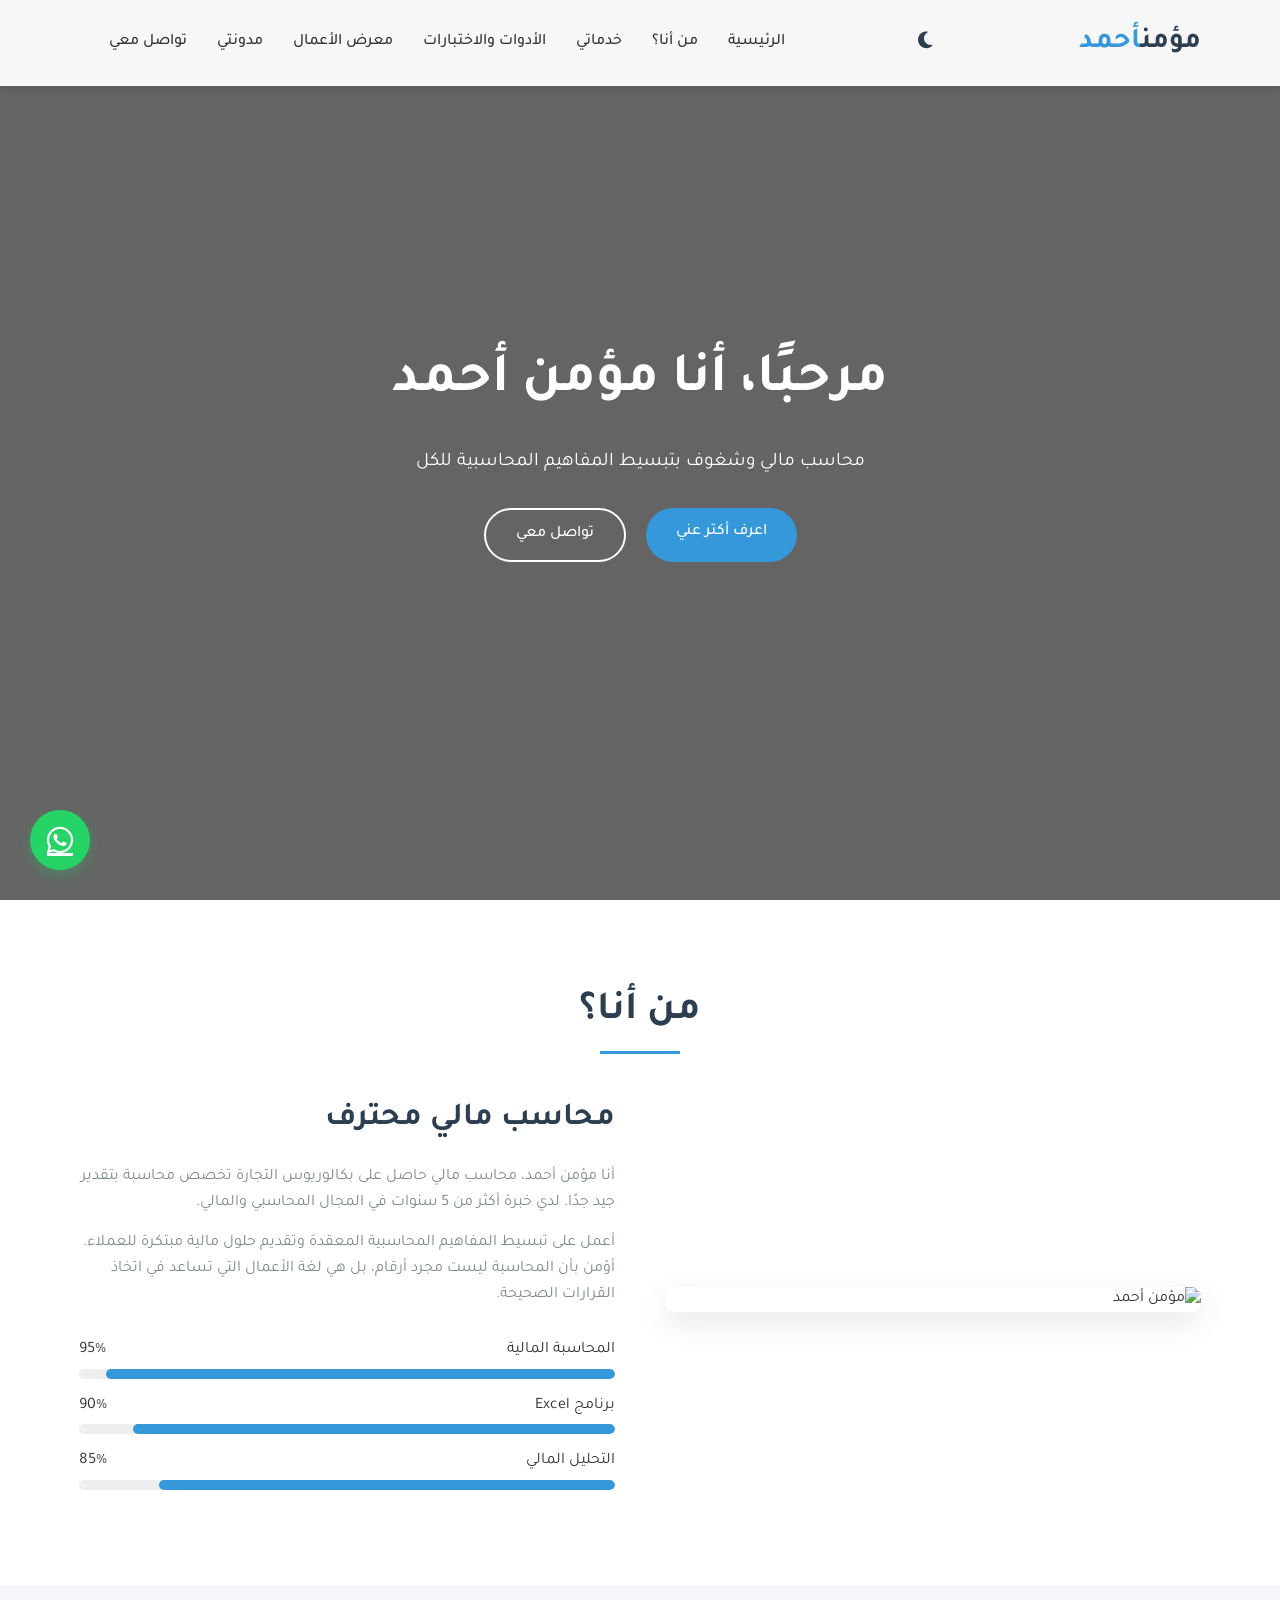
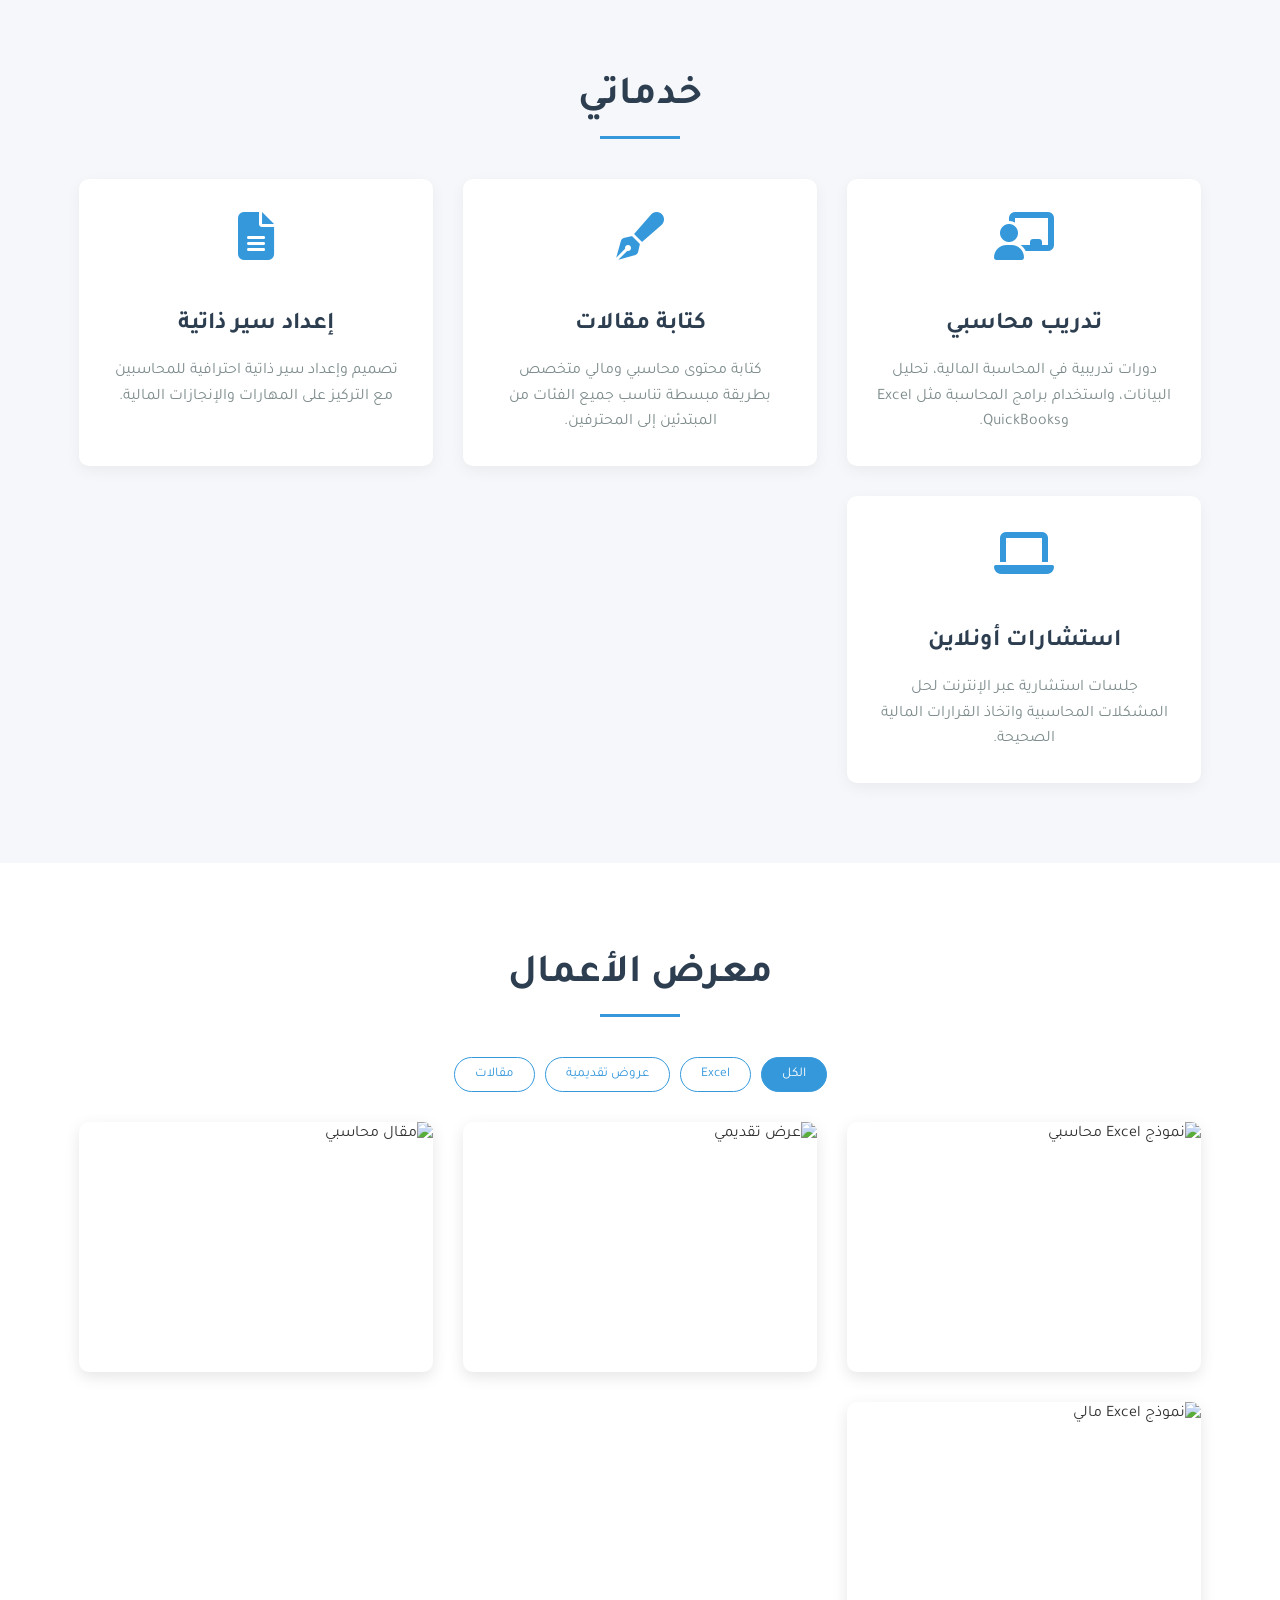
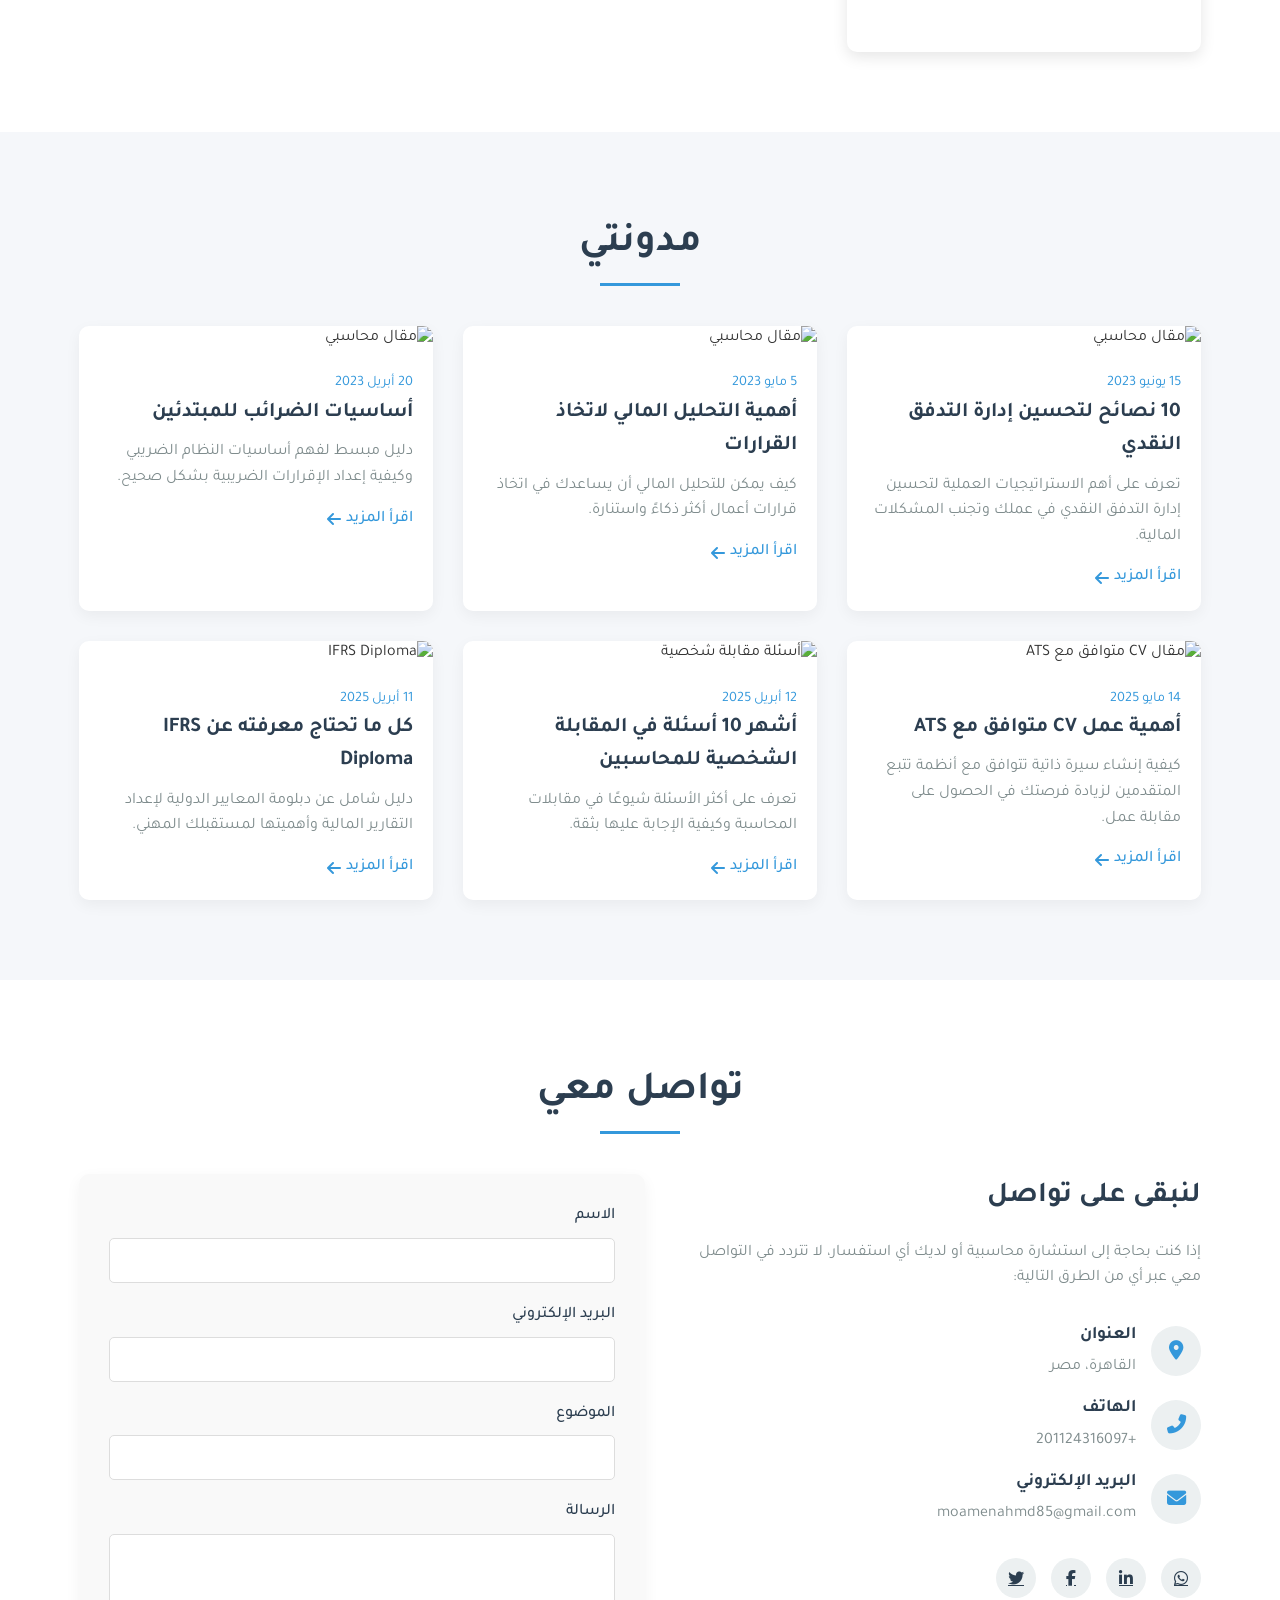
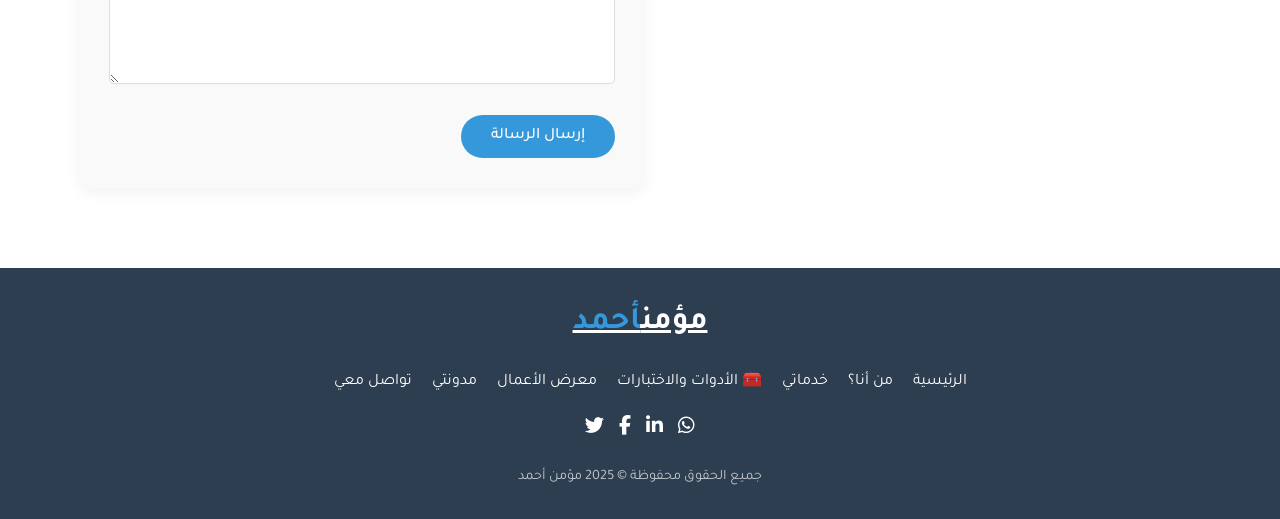
==== commit e84c7d87: "Update index.html" ====
--- a/index.html
+++ b/index.html
@@ -907,7 +907,7 @@
       <li><a href="#home">الرئيسية</a></li> 
       <li><a href="#about">من أنا؟</a></li> 
       <li><a href="#services">خدماتي</a></li> 
-      <li><a href="tools.html">🧰 الأدوات والاختبارات</a></li>
+      <li><a href="tools.html"> الأدوات والاختبارات</a></li>
       <li><a href="#portfolio">معرض الأعمال</a></li> 
       <li><a href="#blog">مدونتي</a></li> 
       <li><a href="#contact">تواصل معي</a></li> 
@@ -1410,4 +1410,4 @@
 </script>
 
 </body>
-</html>+</html>
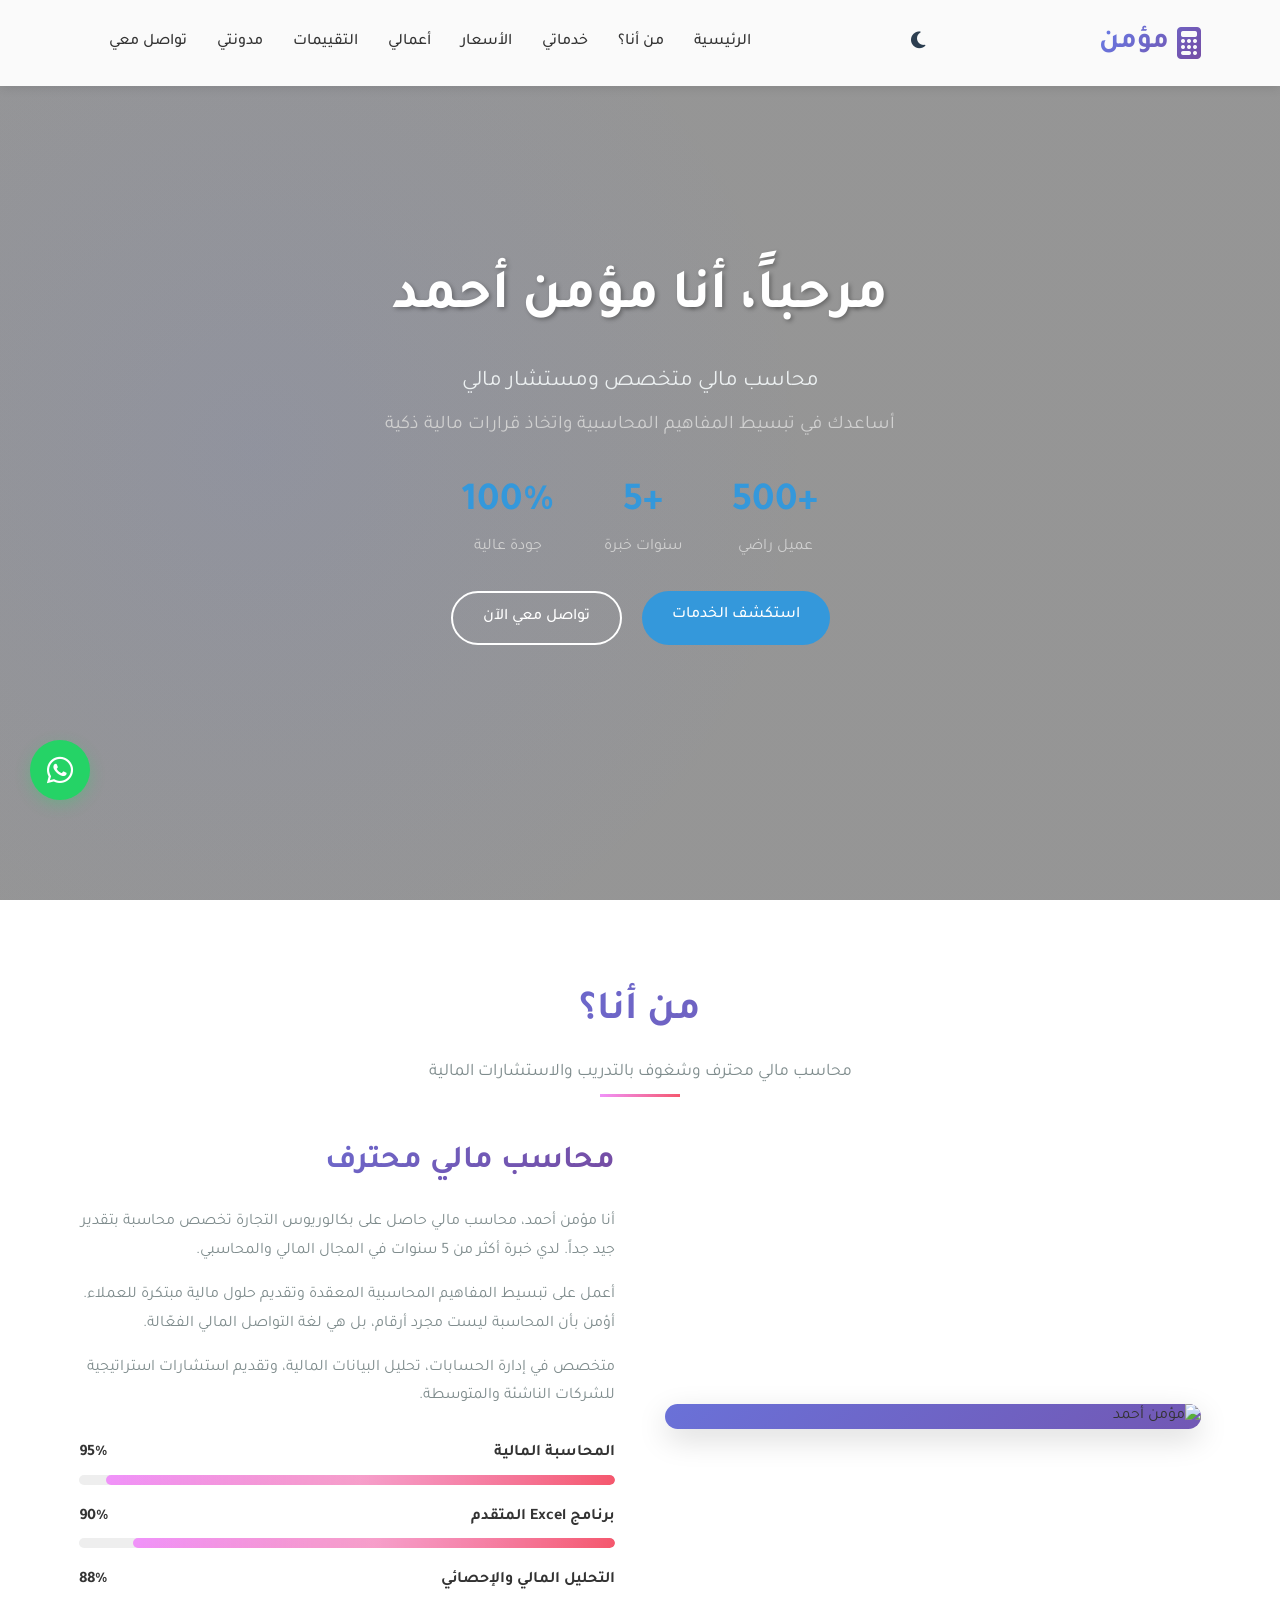
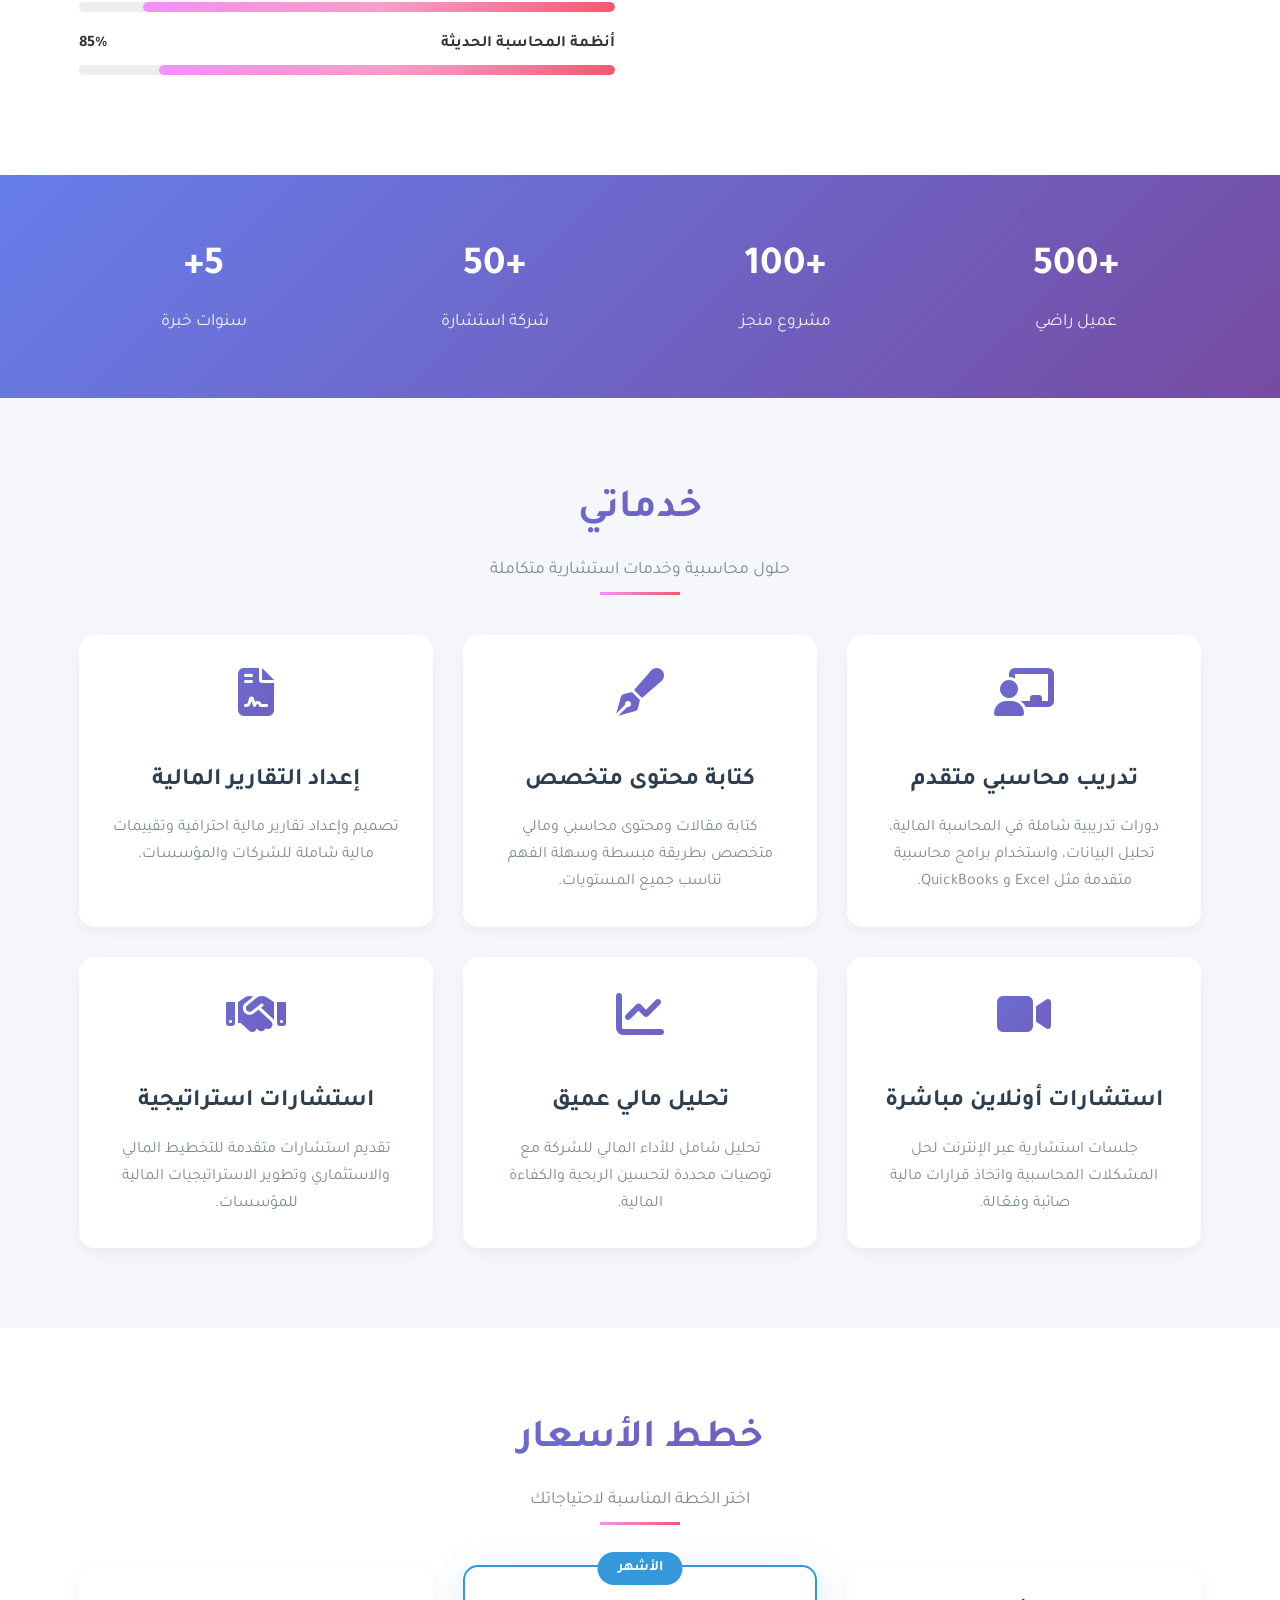
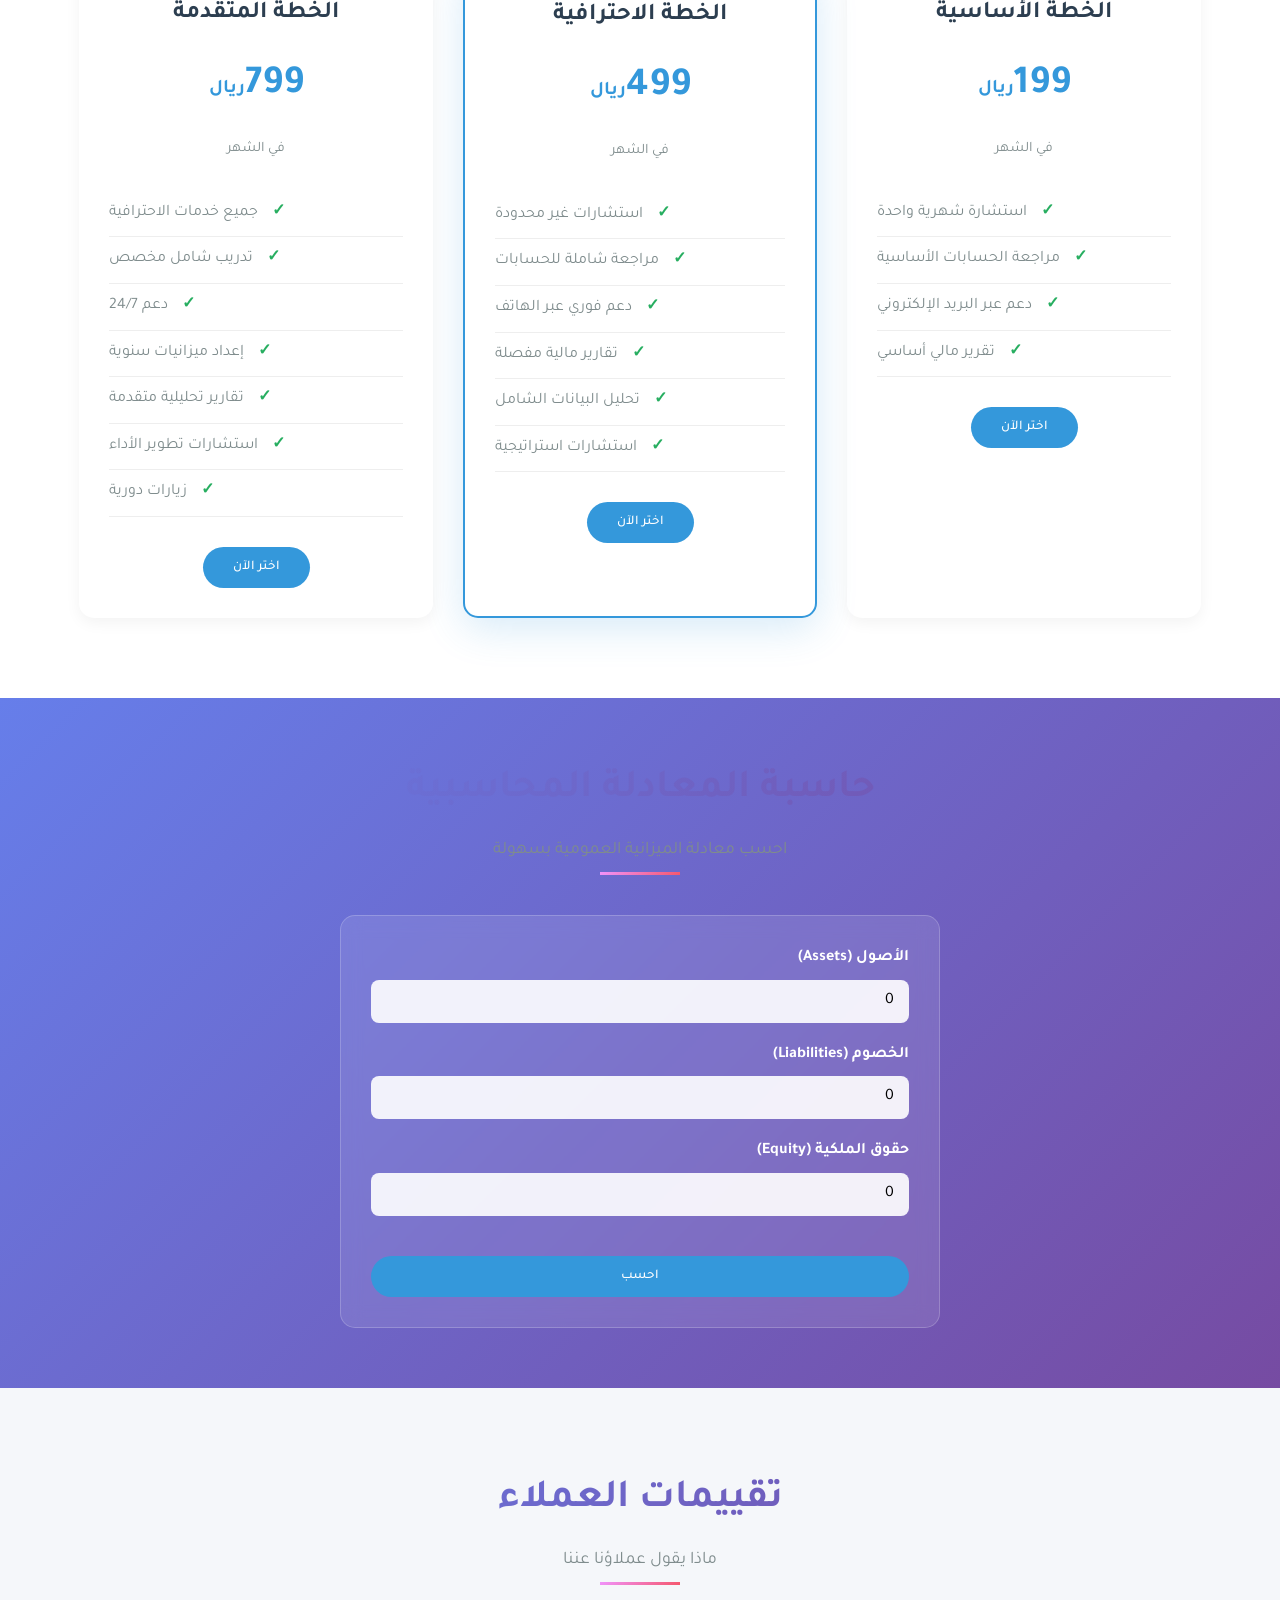
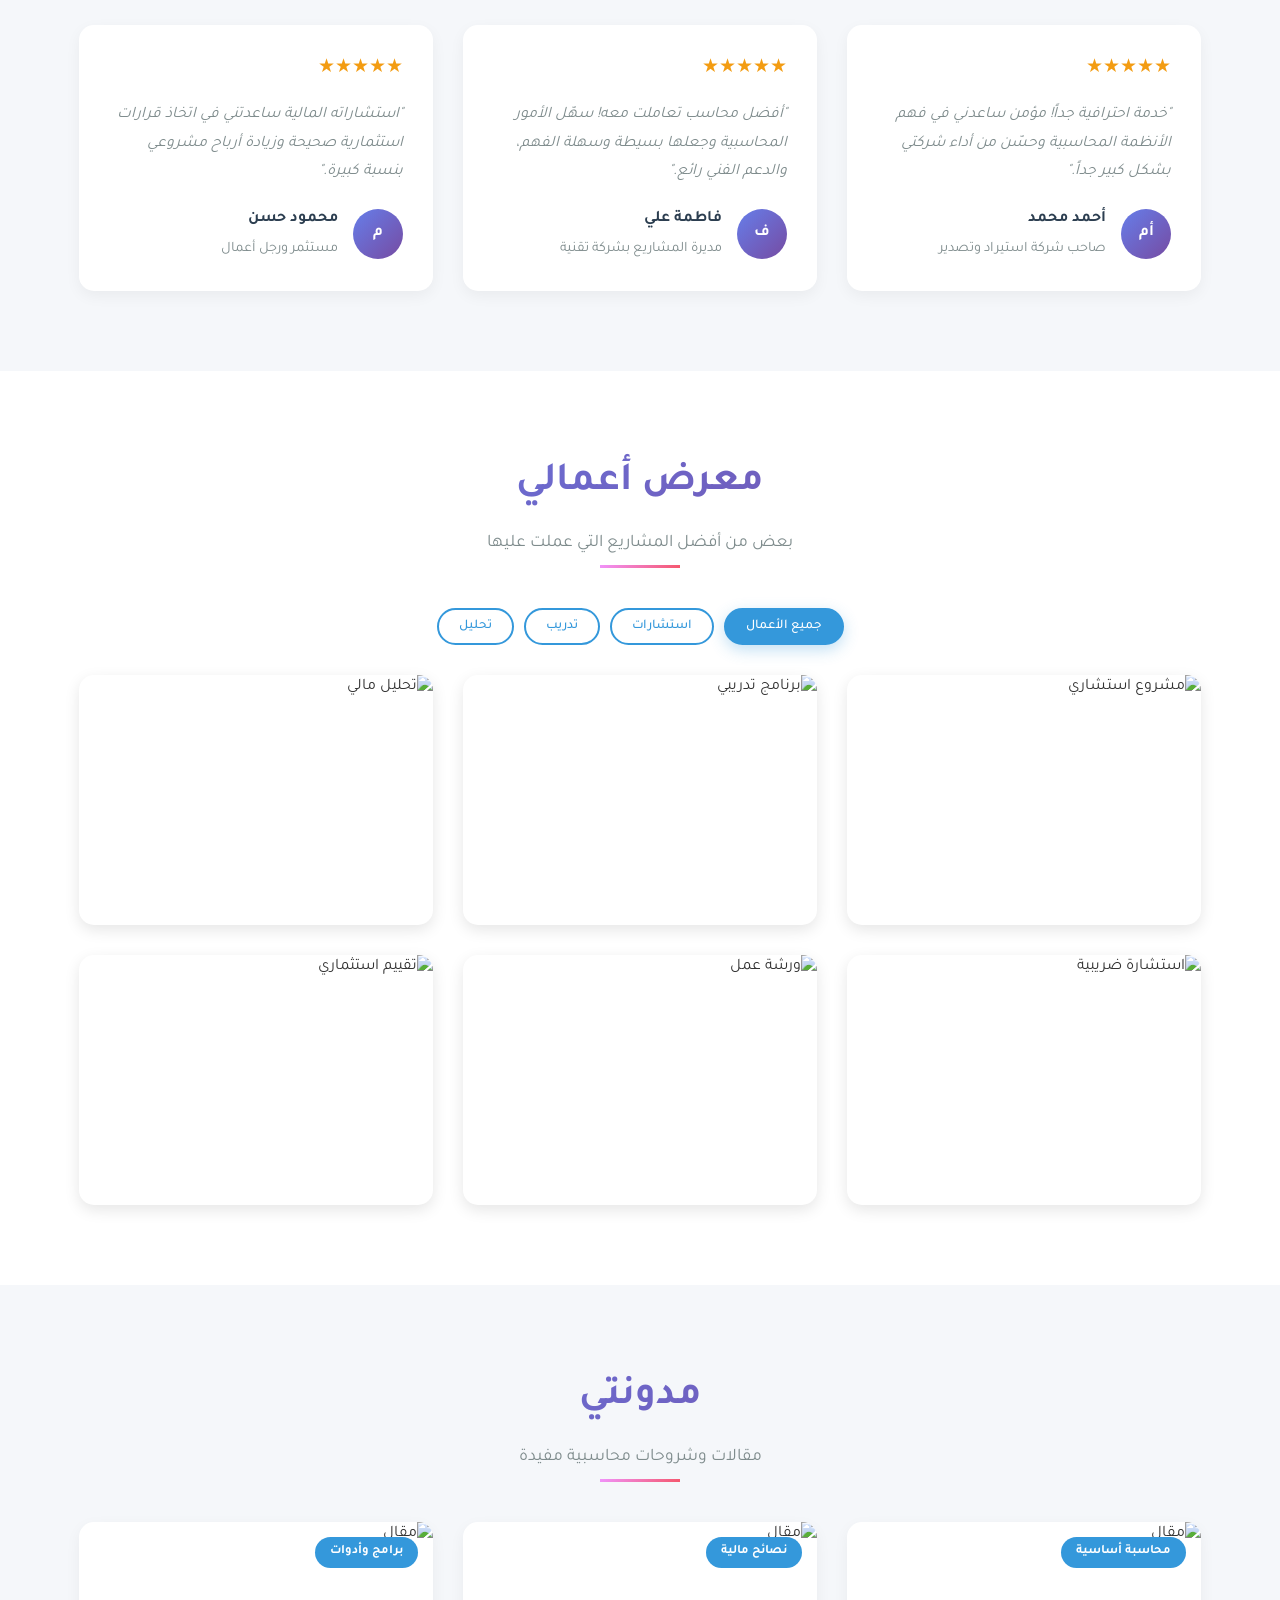
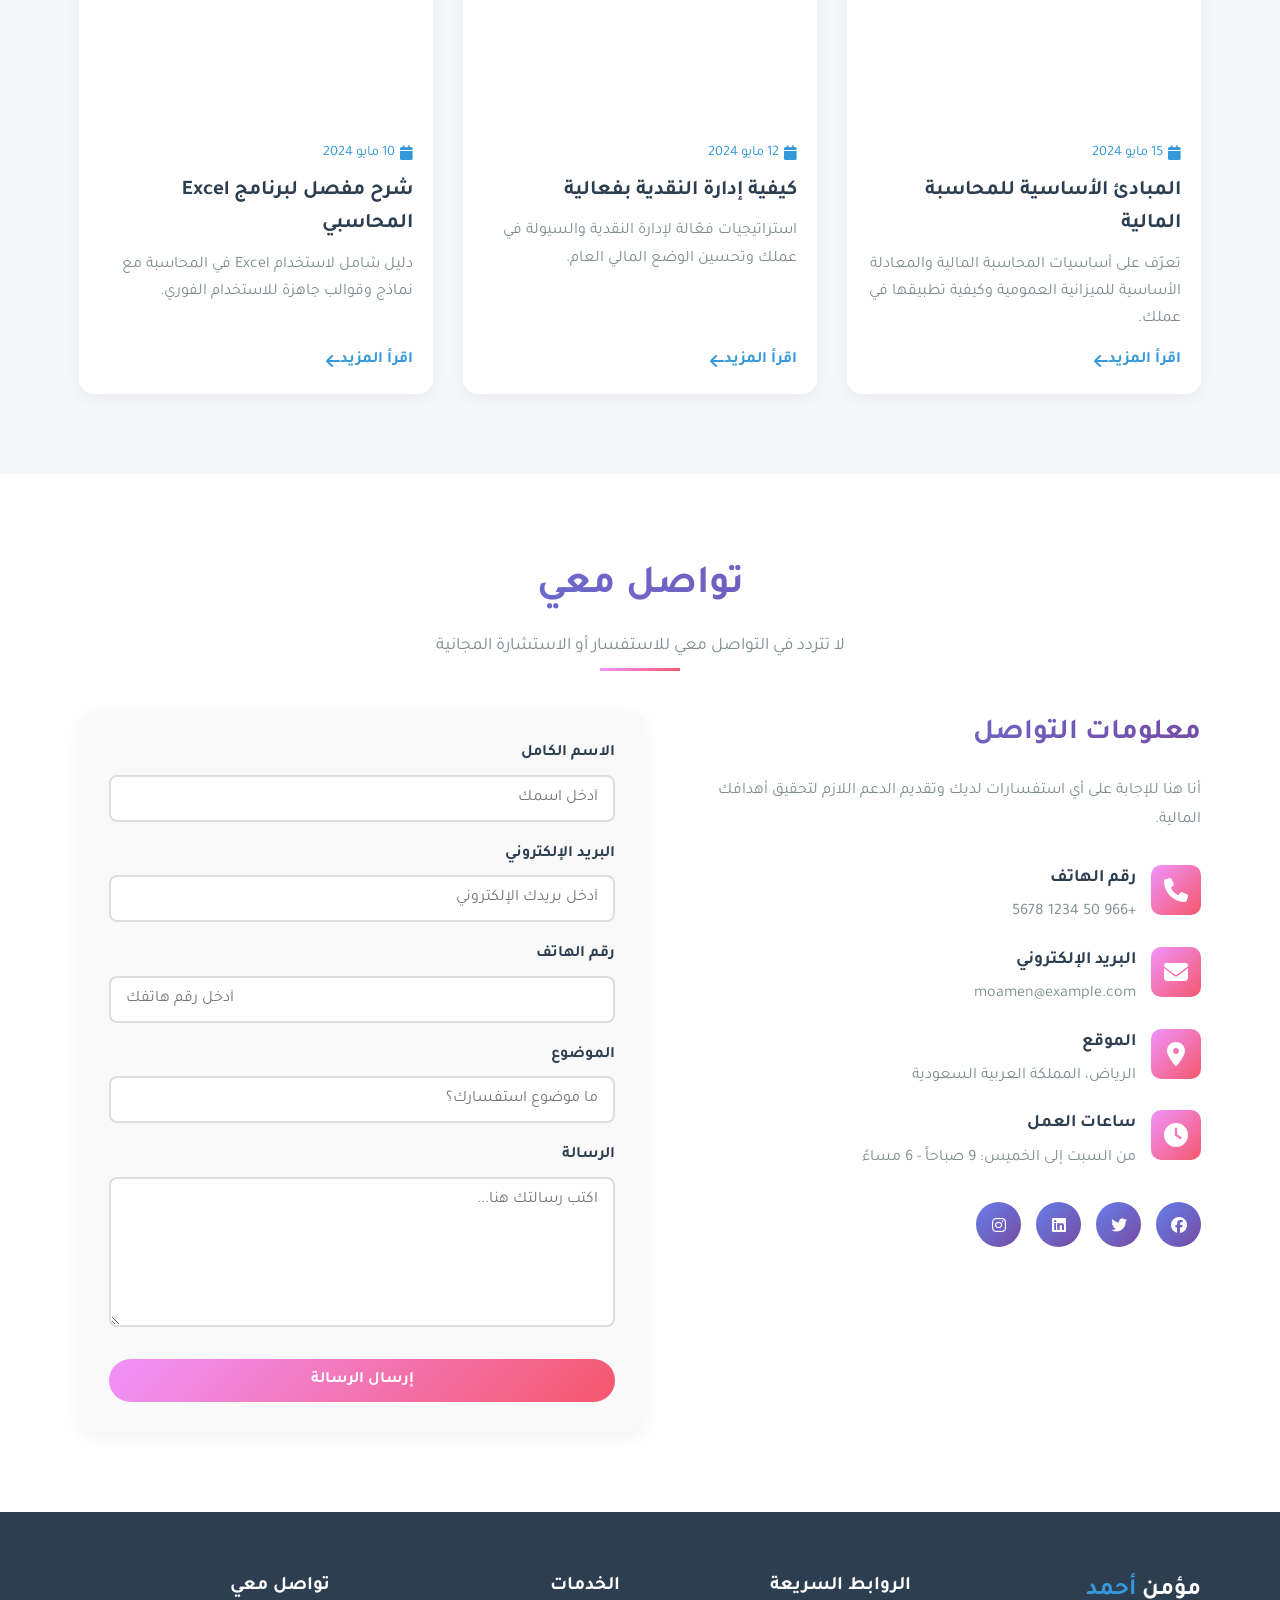
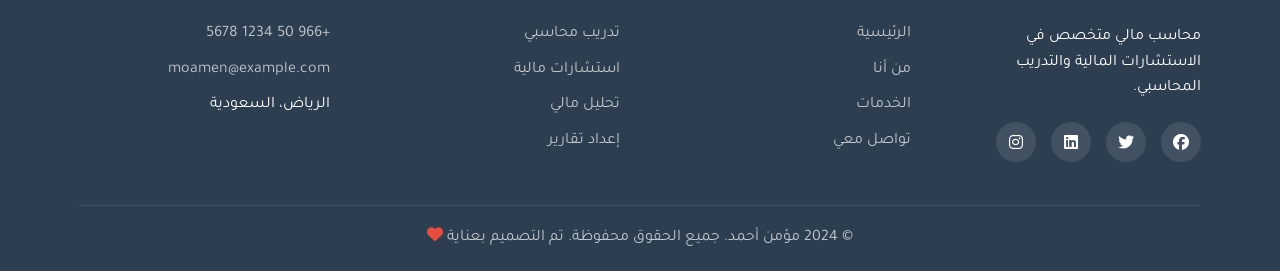
==== commit 590f6a2c: "تحديث شامل للموقع: تصميم محسّن + ميزات تفاعلية + محسّن SEO" ====
--- a/index.html
+++ b/index.html
@@ -1,1413 +1,2228 @@
 <!doctype html>
 <html lang="ar" dir="rtl"> 
  <head> 
-  <meta charset="UTF-8"> 
-  <meta name="viewport" content="width=device-width, initial-scale=1.0"> 
-  <title>مؤمن أحمد | محاسب مالي</title> <!-- Font Awesome --> 
-  <link rel="stylesheet" href="https://cdnjs.cloudflare.com/ajax/libs/font-awesome/6.4.0/css/all.min.css"> <!-- Google Fonts --> 
-  <link href="https://fonts.googleapis.com/css2?family=Tajawal:wght@400;500;700&amp;display=swap" rel="stylesheet"> <!-- AOS Animation --> 
-  <link href="https://unpkg.com/aos@2.3.1/dist/aos.css" rel="stylesheet"> <!-- CSS --> 
-  <style>
-        :root {
-            --primary-color: #2c3e50;
-            --secondary-color: #3498db;
-            --accent-color: #e74c3c;
-            --light-color: #ecf0f1;
-            --dark-color: #2c3e50;
-            --text-color: #333;
-            --text-light: #7f8c8d;
-            --bg-color: #f9f9f9;
-            --header-bg: rgba(255, 255, 255, 0.95);
-        }
-        /* أضف هذا الكود للوضع الليلي */
-        body.dark-mode {
-        --primary-color: #3498db;
-        --secondary-color: #2c3e50;
-        --light-color: #2c3e50;
-        --dark-color: #ecf0f1;
-        --text-color: #ecf0f1;
-        --text-light: #bdc3c7;
-        --bg-color: #1a1a1a;
-        --header-bg: rgba(26, 26, 26, 0.95);
-        background-color: var(--bg-color);
-        color: var(--text-color);
-        }
-
-        * {
-            margin: 0;
-            padding: 0;
-            box-sizing: border-box;
-            font-family: 'Tajawal', sans-serif;
-        }
-
-        body {
-            background-color: #f9f9f9;
-            color: var(--text-color);
-            line-height: 1.6;
-            overflow-x: hidden;
-        }
-
-        html {
-            scroll-behavior: smooth;
-        }
-
-        .container {
-            width: 90%;
-            max-width: 1200px;
-            margin: 0 auto;
-            padding: 0 15px;
-        }
-
-        section {
-            padding: 80px 0;
-        }
-
-        .section-title {
-            text-align: center;
-            margin-bottom: 50px;
-            position: relative;
-        }
-
-        .section-title h2 {
-            font-size: 2.5rem;
-            color: var(--primary-color);
-            margin-bottom: 15px;
-        }
-
-        .section-title::after {
-            content: '';
-            position: absolute;
-            bottom: -10px;
-            left: 50%;
-            transform: translateX(-50%);
-            width: 80px;
-            height: 3px;
-            background-color: var(--secondary-color);
-        }
-
-        /* Header */
-        header {
-            position: fixed;
-            top: 0;
-            left: 0;
-            width: 100%;
-            z-index: 1000;
-            background-color: rgba(255, 255, 255, 0.95);
-            box-shadow: 0 2px 10px rgba(0, 0, 0, 0.1);
-            transition: all 0.3s ease;
-        }
-
-        header.scrolled {
-            background-color: rgba(255, 255, 255, 0.98);
-            padding: 10px 0;
-        }
-        .theme-toggle {
-        background: none;
-        border: none;
-        color: var(--primary-color);
-        font-size: 1.2rem;
-        cursor: pointer;
-        margin-right: 15px;
-        }
-
-        nav {
-            display: flex;
-            justify-content: space-between;
-            align-items: center;
-            padding: 20px 0;
-        }
-
-        .logo {
-            font-size: 1.8rem;
-            font-weight: 700;
-            color: var(--primary-color);
-            text-decoration: none;
-        }
-
-        .logo span {
-            color: var(--secondary-color);
-        }
-
-        .nav-links {
-            display: flex;
-            list-style: none;
-        }
-
-        .nav-links li {
-            margin-left: 30px;
-        }
-
-        .nav-links a {
-            color: var(--text-color);
-            text-decoration: none;
-            font-weight: 500;
-            transition: color 0.3s;
-            position: relative;
-        }
-
-        .nav-links a:hover {
-            color: var(--secondary-color);
-        }
-
-        .nav-links a::after {
-            content: '';
-            position: absolute;
-            bottom: -5px;
-            left: 0;
-            width: 0;
-            height: 2px;
-            background-color: var(--secondary-color);
-            transition: width 0.3s;
-        }
-
-        .nav-links a:hover::after {
-            width: 100%;
-        }
-
-        .hamburger {
-            display: none;
-            cursor: pointer;
-        }
-
-        /* Hero Section */
-        .hero {
-            height: 100vh;
-            display: flex;
-            align-items: center;
-            background: linear-gradient(rgba(0, 0, 0, 0.6), rgba(0, 0, 0, 0.6)), url('https://images.unsplash.com/photo-1450101499163-c8848c66ca85?ixlib=rb-4.0.3&ixid=M3wxMjA3fDB8MHxwaG90by1wYWdlfHx8fGVufDB8fHx8fA%3D%3D&auto=format&fit=crop&w=1470&q=80') no-repeat center center/cover;
-            color: white;
-            text-align: center;
-            position: relative;
-        }
-
-        .hero-content {
-            max-width: 800px;
-            margin: 0 auto;
-        }
-
-        .hero h1 {
-            font-size: 3.5rem;
-            margin-bottom: 20px;
-            animation: fadeInDown 1s ease;
-        }
-
-        .hero p {
-            font-size: 1.2rem;
-            margin-bottom: 30px;
-            animation: fadeInUp 1s ease;
-        }
-
-        .hero-btns {
-            display: flex;
-            justify-content: center;
-            gap: 20px;
-            animation: fadeIn 1.5s ease;
-        }
-
-        .btn {
-            display: inline-block;
-            padding: 12px 30px;
-            background-color: var(--secondary-color);
-            color: white;
-            border: none;
-            border-radius: 50px;
-            text-decoration: none;
-            font-weight: 500;
-            transition: all 0.3s;
-            cursor: pointer;
-        }
-
-        .btn:hover {
-            background-color: var(--primary-color);
-            transform: translateY(-3px);
-            box-shadow: 0 10px 20px rgba(0, 0, 0, 0.1);
-        }
-
-        .btn-outline {
-            background-color: transparent;
-            border: 2px solid white;
-        }
-
-        .btn-outline:hover {
-            background-color: white;
-            color: var(--primary-color);
-        }
-
-        /* About Section */
-        .about {
-            background-color: white;
-        }
-
-        .about-content {
-            display: flex;
-            align-items: center;
-            gap: 50px;
-        }
-
-        .about-img {
-            flex: 1;
-            border-radius: 10px;
-            overflow: hidden;
-            box-shadow: 0 10px 30px rgba(0, 0, 0, 0.1);
-        }
-
-        .about-img img {
-            width: 100%;
-            height: auto;
-            display: block;
-        }
-
-        .about-text {
-            flex: 1;
-        }
-
-        .about-text h3 {
-            font-size: 2rem;
-            margin-bottom: 20px;
-            color: var(--primary-color);
-        }
-
-        .about-text p {
-            margin-bottom: 15px;
-            color: var(--text-light);
-        }
-
-        .skills {
-            margin-top: 30px;
-        }
-
-        .skill-item {
-            margin-bottom: 15px;
-        }
-
-        .skill-name {
-            display: flex;
-            justify-content: space-between;
-            margin-bottom: 5px;
-        }
-
-        .skill-bar {
-            height: 10px;
-            background-color: #eee;
-            border-radius: 5px;
-            overflow: hidden;
-        }
-
-        .skill-progress {
-            height: 100%;
-            background-color: var(--secondary-color);
-            border-radius: 5px;
-            transition: width 1s ease;
-        }
-
-        /* Services Section */
-        .services {
-            background-color: #f5f7fa;
-        }
-
-        .services-grid {
-            display: grid;
-            grid-template-columns: repeat(auto-fit, minmax(300px, 1fr));
-            gap: 30px;
-        }
-
-        .service-card {
-            background-color: white;
-            padding: 30px;
-            border-radius: 10px;
-            box-shadow: 0 5px 15px rgba(0, 0, 0, 0.05);
-            transition: transform 0.3s, box-shadow 0.3s;
-            text-align: center;
-        }
-
-        .service-card:hover {
-            transform: translateY(-10px);
-            box-shadow: 0 15px 30px rgba(0, 0, 0, 0.1);
-        }
-
-        .service-icon {
-            font-size: 3rem;
-            color: var(--secondary-color);
-            margin-bottom: 20px;
-        }
-
-        .service-card h3 {
-            font-size: 1.5rem;
-            margin-bottom: 15px;
-            color: var(--primary-color);
-        }
-
-        .service-card p {
-            color: var(--text-light);
-        }
-
-        /* Portfolio Section */
-        .portfolio {
-            background-color: white;
-        }
-
-        .portfolio-filter {
-            display: flex;
-            justify-content: center;
-            margin-bottom: 30px;
-            flex-wrap: wrap;
-            gap: 10px;
-        }
-
-        .filter-btn {
-            padding: 8px 20px;
-            background-color: transparent;
-            border: 1px solid var(--secondary-color);
-            color: var(--secondary-color);
-            border-radius: 50px;
-            cursor: pointer;
-            transition: all 0.3s;
-        }
-
-        .filter-btn.active, .filter-btn:hover {
-            background-color: var(--secondary-color);
-            color: white;
-        }
-
-        .portfolio-grid {
-            display: grid;
-            grid-template-columns: repeat(auto-fill, minmax(300px, 1fr));
-            gap: 30px;
-        }
-
-        .portfolio-item {
-            position: relative;
-            border-radius: 10px;
-            overflow: hidden;
-            box-shadow: 0 5px 15px rgba(0, 0, 0, 0.1);
-        }
-
-        .portfolio-img {
-            width: 100%;
-            height: 250px;
-            object-fit: cover;
-            display: block;
-        }
-
-        .portfolio-overlay {
-            position: absolute;
-            top: 0;
-            left: 0;
-            width: 100%;
-            height: 100%;
-            background-color: rgba(44, 62, 80, 0.9);
-            display: flex;
-            flex-direction: column;
-            justify-content: center;
-            align-items: center;
-            opacity: 0;
-            transition: opacity 0.3s;
-        }
-
-        .portfolio-item:hover .portfolio-overlay {
-            opacity: 1;
-        }
-
-        .portfolio-overlay h3 {
-            color: white;
-            font-size: 1.5rem;
-            margin-bottom: 10px;
-        }
-
-        .portfolio-overlay p {
-            color: var(--light-color);
-            margin-bottom: 20px;
-            text-align: center;
-            padding: 0 20px;
-        }
-
-        .portfolio-link {
-            color: white;
-            font-size: 1.2rem;
-            margin: 0 10px;
-            transition: color 0.3s;
-        }
-
-        .portfolio-link:hover {
-            color: var(--secondary-color);
-        }
-
-        /* Blog Section */
-        .blog {
-            background-color: #f5f7fa;
-        }
-
-        .blog-grid {
-            display: grid;
-            grid-template-columns: repeat(auto-fill, minmax(350px, 1fr));
-            gap: 30px;
-        }
-
-        .blog-card {
-            background-color: white;
-            border-radius: 10px;
-            overflow: hidden;
-            box-shadow: 0 5px 15px rgba(0, 0, 0, 0.05);
-            transition: transform 0.3s, box-shadow 0.3s;
-        }
-
-        .blog-card:hover {
-            transform: translateY(-10px);
-            box-shadow: 0 15px 30px rgba(0, 0, 0, 0.1);
-        }
-
-        .blog-img {
-            width: 100%;
-            height: 200px;
-            object-fit: cover;
-        }
-
-        .blog-content {
-            padding: 20px;
-        }
-
-        .blog-date {
-            color: var(--secondary-color);
-            font-size: 0.9rem;
-            margin-bottom: 10px;
-        }
-
-        .blog-card h3 {
-            font-size: 1.3rem;
-            margin-bottom: 10px;
-            color: var(--primary-color);
-        }
-
-        .blog-card p {
-            color: var(--text-light);
-            margin-bottom: 15px;
-        }
-
-        .read-more {
-            color: var(--secondary-color);
-            text-decoration: none;
-            font-weight: 500;
-            display: inline-flex;
-            align-items: center;
-        }
-
-        .read-more i {
-            margin-right: 5px;
-        }
-
-        /* Contact Section */
-        .contact {
-            background-color: white;
-        }
-
-        .contact-container {
-            display: flex;
-            gap: 50px;
-        }
-
-        .contact-info {
-            flex: 1;
-        }
-
-        .contact-info h3 {
-            font-size: 1.8rem;
-            margin-bottom: 20px;
-            color: var(--primary-color);
-        }
-
-        .contact-info p {
-            color: var(--text-light);
-            margin-bottom: 30px;
-        }
-
-        .contact-details {
-            margin-bottom: 30px;
-        }
-
-        .contact-item {
-            display: flex;
-            align-items: center;
-            margin-bottom: 15px;
-        }
-
-        .contact-icon {
-            width: 50px;
-            height: 50px;
-            background-color: var(--light-color);
-            border-radius: 50%;
-            display: flex;
-            justify-content: center;
-            align-items: center;
-            margin-left: 15px;
-            color: var(--secondary-color);
-            font-size: 1.2rem;
-        }
-
-        .contact-text h4 {
-            font-size: 1.1rem;
-            color: var(--primary-color);
-            margin-bottom: 5px;
-        }
-
-        .contact-text p {
-            margin: 0;
-            color: var(--text-light);
-        }
-
-        .social-links {
-            display: flex;
-            gap: 15px;
-        }
-
-        .social-link {
-            width: 40px;
-            height: 40px;
-            background-color: var(--light-color);
-            border-radius: 50%;
-            display: flex;
-            justify-content: center;
-            align-items: center;
-            color: var(--primary-color);
-            transition: all 0.3s;
-        }
-
-        .social-link:hover {
-            background-color: var(--secondary-color);
-            color: white;
-            transform: translateY(-3px);
-        }
-
-        .contact-form {
-            flex: 1;
-            background-color: #f9f9f9;
-            padding: 30px;
-            border-radius: 10px;
-            box-shadow: 0 5px 15px rgba(0, 0, 0, 0.05);
-        }
-
-        .form-group {
-            margin-bottom: 20px;
-        }
-
-        .form-group label {
-            display: block;
-            margin-bottom: 8px;
-            font-weight: 500;
-            color: var(--primary-color);
-        }
-
-        .form-control {
-            width: 100%;
-            padding: 12px 15px;
-            border: 1px solid #ddd;
-            border-radius: 5px;
-            font-size: 1rem;
-            transition: border-color 0.3s;
-        }
-
-        .form-control:focus {
-            outline: none;
-            border-color: var(--secondary-color);
-        }
-
-        textarea.form-control {
-            min-height: 150px;
-            resize: vertical;
-        }
-
-        .submit-btn {
-            background-color: var(--secondary-color);
-            color: white;
-            border: none;
-            padding: 12px 30px;
-            border-radius: 50px;
-            cursor: pointer;
-            font-size: 1rem;
-            font-weight: 500;
-            transition: all 0.3s;
-        }
-
-        .submit-btn:hover {
-            background-color: var(--primary-color);
-            transform: translateY(-3px);
-            box-shadow: 0 10px 20px rgba(0, 0, 0, 0.1);
-        }
-
-        /* Footer */
-        footer {
-            background-color: var(--primary-color);
-            color: white;
-            padding: 30px 0;
-            text-align: center;
-        }
-
-        .footer-content {
-            display: flex;
-            flex-direction: column;
-            align-items: center;
-        }
-
-        .footer-logo {
-            font-size: 2rem;
-            font-weight: 700;
-            margin-bottom: 20px;
-            color: white;
-        }
-
-        .footer-logo span {
-            color: var(--secondary-color);
-        }
-
-        .footer-links {
-            display: flex;
-            list-style: none;
-            margin-bottom: 20px;
-        }
-
-        .footer-links li {
-            margin-left: 20px;
-        }
-
-        .footer-links a {
-            color: white;
-            text-decoration: none;
-            transition: color 0.3s;
-        }
-
-        .footer-links a:hover {
-            color: var(--secondary-color);
-        }
-
-        .footer-social {
-            display: flex;
-            gap: 15px;
-            margin-bottom: 20px;
-        }
-
-        .footer-social a {
-            color: white;
-            font-size: 1.2rem;
-            transition: color 0.3s;
-        }
-
-        .footer-social a:hover {
-            color: var(--secondary-color);
-        }
-
-        .copyright {
-            color: rgba(255, 255, 255, 0.7);
-            font-size: 0.9rem;
-        }
-
-        /* Back to Top Button */
-        .back-to-top {
-            position: fixed;
-            bottom: 30px;
-            right: 30px;
-            width: 50px;
-            height: 50px;
-            background-color: var(--secondary-color);
-            color: white;
-            border-radius: 50%;
-            display: flex;
-            justify-content: center;
-            align-items: center;
-            font-size: 1.2rem;
-            cursor: pointer;
-            opacity: 0;
-            visibility: hidden;
-            transition: all 0.3s;
-            z-index: 999;
-        }
-
-        .back-to-top.active {
-            opacity: 1;
-            visibility: visible;
-        }
-
-        .back-to-top:hover {
-            background-color: var(--primary-color);
-            transform: translateY(-5px);
-        }
-
-        /* Animations */
-        @keyframes fadeIn {
-            from { opacity: 0; }
-            to { opacity: 1; }
-        }
-
-        @keyframes fadeInDown {
-            from {
-                opacity: 0;
-                transform: translateY(-30px);
-            }
-            to {
-                opacity: 1;
-                transform: translateY(0);
-            }
-        }
-
-        @keyframes fadeInUp {
-            from {
-                opacity: 0;
-                transform: translateY(30px);
-            }
-            to {
-                opacity: 1;
-                transform: translateY(0);
-            }
-        }
-
-        /* Responsive Styles */
-        @media (max-width: 992px) {
-            .about-content {
-                flex-direction: column;
-            }
-            
-            .contact-container {
-                flex-direction: column;
-            }
-            
-            .hero h1 {
-                font-size: 2.8rem;
-            }
-        }
-
-        @media (max-width: 768px) {
-            .nav-links {
-                position: fixed;
-                top: 80px;
-                right: -100%;
-                width: 80%;
-                height: calc(100vh - 80px);
-                background-color: white;
-                flex-direction: column;
-                align-items: center;
-                padding-top: 40px;
-                transition: right 0.3s;
-                box-shadow: -5px 0 15px rgba(0, 0, 0, 0.1);
-            }
-            
-            .nav-links.active {
-                right: 0;
-            }
-            
-            .nav-links li {
-                margin: 15px 0;
-            }
-            
-            .hamburger {
-                display: block;
-                font-size: 1.5rem;
-                color: var(--primary-color);
-            }
-            
-            .hero h1 {
-                font-size: 2.5rem;
-            }
-            
-            .hero p {
-                font-size: 1rem;
-            }
-            
-            .hero-btns {
-                flex-direction: column;
-                align-items: center;
-                gap: 15px;
-            }
-            
-            .btn {
-                width: 80%;
-                text-align: center;
-            }
-            
-            .section-title h2 {
-                font-size: 2rem;
-            }
-        }
-
-        @media (max-width: 576px) {
-            .hero h1 {
-                font-size: 2rem;
-            }
-            
-            .portfolio-grid, .blog-grid {
-                grid-template-columns: 1fr;
-            }
-            
-            .footer-links {
-                flex-direction: column;
-                align-items: center;
-            }
-            
-            .footer-links li {
-                margin: 10px 0;
-            }
-        }
-        
-        /* أضف هذا الكود للستايل */
-        .whatsapp-float {
-        position: fixed;
-        bottom: 30px;
-        left: 30px;
-        z-index: 999;
-        }
-        
-        .whatsapp-link {
-        display: flex;
-        justify-content: center;
-        align-items: center;
-        width: 60px;
-        height: 60px;
-        background-color: #25D366;
-        color: white;
-        border-radius: 50%;
-        font-size: 30px;
-        box-shadow: 0 5px 15px rgba(37, 211, 102, 0.3);
-        transition: all 0.3s ease;
-        animation: pulse 2s infinite;
-        }
-        
-        .whatsapp-link:hover {
-        background-color: #128C7E;
-        transform: scale(1.1) translateY(-5px);
-        box-shadow: 0 8px 20px rgba(37, 211, 102, 0.4);
-        }
-        
-        @keyframes pulse {
-        0% {
-        box-shadow: 0 0 0 0 rgba(37, 211, 102, 0.7);
-        }
-        70% {
-        box-shadow: 0 0 0 15px rgba(37, 211, 102, 0);
-        }
-        100% {
-        box-shadow: 0 0 0 0 rgba(37, 211, 102, 0);
-        }
-        }
-        
-        /* للوضع الليلي */
-        body.dark-mode .whatsapp-link {
-        background-color: #075E54;
-        }
-        
-        body.dark-mode .whatsapp-link:hover {
-        background-color: #128C7E;
-        }
-    </style> 
+   <meta charset="UTF-8"> 
+   <meta name="viewport" content="width=device-width, initial-scale=1.0">
+   <meta name="description" content="مؤمن أحمد - محاسب مالي متخصص في الاستشارات المالية وتبسيط المفاهيم المحاسبية">
+   <meta name="keywords" content="محاسب, استشارات مالية, محاسبة, تدريب محاسبي, تحليل مالي">
+   <meta name="author" content="مؤمن أحمد">
+   <meta property="og:title" content="مؤمن أحمد | محاسب مالي متخصص">
+   <meta property="og:description" content="خدمات محاسبية واستشارات مالية احترافية">
+   <meta property="og:type" content="website">
+   <title>مؤمن أحمد | محاسب مالي متخصص في الاستشارات المالية</title> 
+   <!-- Font Awesome --> 
+   <link rel="stylesheet" href="https://cdnjs.cloudflare.com/ajax/libs/font-awesome/6.4.0/css/all.min.css"> 
+   <!-- Google Fonts --> 
+   <link href="https://fonts.googleapis.com/css2?family=Tajawal:wght@400;500;700&display=swap" rel="stylesheet">
+   <link href="https://fonts.googleapis.com/css2?family=Cairo:wght@400;600;700&display=swap" rel="stylesheet">
+   <!-- AOS Animation --> 
+   <link href="https://unpkg.com/aos@2.3.1/dist/aos.css" rel="stylesheet"> 
+   <!-- Chart.js -->
+   <script src="https://cdn.jsdelivr.net/npm/chart.js@3.9.1/dist/chart.min.js"></script>
+   <!-- CSS --> 
+   <style>
+     :root {
+       --primary-color: #2c3e50;
+       --secondary-color: #3498db;
+       --accent-color: #e74c3c;
+       --success-color: #27ae60;
+       --warning-color: #f39c12;
+       --light-color: #ecf0f1;
+       --dark-color: #2c3e50;
+       --text-color: #333;
+       --text-light: #7f8c8d;
+       --bg-color: #f9f9f9;
+       --header-bg: rgba(255, 255, 255, 0.95);
+       --gradient-primary: linear-gradient(135deg, #667eea 0%, #764ba2 100%);
+       --gradient-secondary: linear-gradient(135deg, #f093fb 0%, #f5576c 100%);
+     }
+
+     body.dark-mode {
+       --primary-color: #3498db;
+       --secondary-color: #2c3e50;
+       --light-color: #2c3e50;
+       --dark-color: #ecf0f1;
+       --text-color: #ecf0f1;
+       --text-light: #bdc3c7;
+       --bg-color: #1a1a1a;
+       --header-bg: rgba(26, 26, 26, 0.95);
+     }
+
+     * {
+       margin: 0;
+       padding: 0;
+       box-sizing: border-box;
+       font-family: 'Tajawal', sans-serif;
+     }
+
+     body {
+       background-color: var(--bg-color);
+       color: var(--text-color);
+       line-height: 1.6;
+       overflow-x: hidden;
+       transition: background-color 0.3s ease, color 0.3s ease;
+     }
+
+     html {
+       scroll-behavior: smooth;
+     }
+
+     .container {
+       width: 90%;
+       max-width: 1200px;
+       margin: 0 auto;
+       padding: 0 15px;
+     }
+
+     section {
+       padding: 80px 0;
+     }
+
+     .section-title {
+       text-align: center;
+       margin-bottom: 50px;
+       position: relative;
+     }
+
+     .section-title h2 {
+       font-size: 2.5rem;
+       color: var(--primary-color);
+       margin-bottom: 15px;
+       background: var(--gradient-primary);
+       -webkit-background-clip: text;
+       -webkit-text-fill-color: transparent;
+       background-clip: text;
+     }
+
+     .section-title p {
+       color: var(--text-light);
+       font-size: 1.1rem;
+     }
+
+     .section-title::after {
+       content: '';
+       position: absolute;
+       bottom: -10px;
+       left: 50%;
+       transform: translateX(-50%);
+       width: 80px;
+       height: 3px;
+       background: var(--gradient-secondary);
+     }
+
+     /* Header */
+     header {
+       position: fixed;
+       top: 0;
+       left: 0;
+       width: 100%;
+       z-index: 1000;
+       background-color: var(--header-bg);
+       box-shadow: 0 2px 10px rgba(0, 0, 0, 0.1);
+       transition: all 0.3s ease;
+       backdrop-filter: blur(10px);
+     }
+
+     header.scrolled {
+       background-color: rgba(255, 255, 255, 0.98);
+       padding: 10px 0;
+       box-shadow: 0 5px 20px rgba(0, 0, 0, 0.15);
+     }
+
+     .theme-toggle {
+       background: none;
+       border: none;
+       color: var(--primary-color);
+       font-size: 1.2rem;
+       cursor: pointer;
+       margin-right: 15px;
+       transition: transform 0.3s;
+     }
+
+     .theme-toggle:hover {
+       transform: rotate(20deg);
+     }
+
+     nav {
+       display: flex;
+       justify-content: space-between;
+       align-items: center;
+       padding: 20px 0;
+     }
+
+     .logo {
+       font-size: 1.8rem;
+       font-weight: 700;
+       color: var(--primary-color);
+       text-decoration: none;
+       background: var(--gradient-primary);
+       -webkit-background-clip: text;
+       -webkit-text-fill-color: transparent;
+       background-clip: text;
+       display: flex;
+       align-items: center;
+       gap: 8px;
+     }
+
+     .logo i {
+       font-size: 2rem;
+     }
+
+     .nav-links {
+       display: flex;
+       list-style: none;
+     }
+
+     .nav-links li {
+       margin-left: 30px;
+     }
+
+     .nav-links a {
+       color: var(--text-color);
+       text-decoration: none;
+       font-weight: 500;
+       transition: color 0.3s;
+       position: relative;
+     }
+
+     .nav-links a:hover {
+       color: var(--secondary-color);
+     }
+
+     .nav-links a::after {
+       content: '';
+       position: absolute;
+       bottom: -5px;
+       left: 0;
+       width: 0;
+       height: 2px;
+       background: var(--secondary-color);
+       transition: width 0.3s;
+     }
+
+     .nav-links a:hover::after {
+       width: 100%;
+     }
+
+     .hamburger {
+       display: none;
+       cursor: pointer;
+     }
+
+     /* Hero Section */
+     .hero {
+       height: 100vh;
+       display: flex;
+       align-items: center;
+       background: linear-gradient(rgba(0, 0, 0, 0.4), rgba(0, 0, 0, 0.4)), url('https://images.unsplash.com/photo-1460925895917-adf4e6904734?ixlib=rb-4.0.3&ixid=M3wxMjA3fDB8MHxwaG90by1wYWdlfHx8fGVufDB8fHx8fA%3D%3D&auto=format&fit=crop&w=2070&q=80');
+       background-size: cover;
+       background-position: center;
+       background-attachment: fixed;
+       color: white;
+       text-align: center;
+       position: relative;
+       overflow: hidden;
+     }
+
+     .hero::before {
+       content: '';
+       position: absolute;
+       top: 0;
+       left: 0;
+       right: 0;
+       bottom: 0;
+       background: radial-gradient(circle at 20% 50%, rgba(102, 126, 234, 0.1) 0%, transparent 50%);
+       pointer-events: none;
+     }
+
+     .hero-content {
+       max-width: 800px;
+       margin: 0 auto;
+       position: relative;
+       z-index: 2;
+     }
+
+     .hero h1 {
+       font-size: 3.5rem;
+       margin-bottom: 20px;
+       animation: fadeInDown 1s ease;
+       text-shadow: 2px 2px 4px rgba(0, 0, 0, 0.3);
+     }
+
+     .hero .subtitle {
+       font-size: 1.4rem;
+       margin-bottom: 10px;
+       animation: fadeInUp 1s ease;
+       color: #ecf0f1;
+     }
+
+     .hero p {
+       font-size: 1.2rem;
+       margin-bottom: 30px;
+       animation: fadeInUp 1s ease;
+       color: #d0d0d0;
+     }
+
+     .hero-stats {
+       display: flex;
+       justify-content: center;
+       gap: 50px;
+       margin: 30px 0;
+       flex-wrap: wrap;
+     }
+
+     .stat-item {
+       text-align: center;
+     }
+
+     .stat-number {
+       font-size: 2.5rem;
+       font-weight: 700;
+       color: var(--secondary-color);
+     }
+
+     .stat-label {
+       font-size: 1rem;
+       color: #d0d0d0;
+     }
+
+     .hero-btns {
+       display: flex;
+       justify-content: center;
+       gap: 20px;
+       animation: fadeIn 1.5s ease;
+       flex-wrap: wrap;
+     }
+
+     .btn {
+       display: inline-block;
+       padding: 12px 30px;
+       background-color: var(--secondary-color);
+       color: white;
+       border: none;
+       border-radius: 50px;
+       text-decoration: none;
+       font-weight: 500;
+       transition: all 0.3s;
+       cursor: pointer;
+       position: relative;
+       overflow: hidden;
+     }
+
+     .btn::before {
+       content: '';
+       position: absolute;
+       top: 0;
+       left: -100%;
+       width: 100%;
+       height: 100%;
+       background: rgba(255, 255, 255, 0.2);
+       transition: left 0.3s;
+     }
+
+     .btn:hover::before {
+       left: 100%;
+     }
+
+     .btn:hover {
+       background-color: var(--primary-color);
+       transform: translateY(-3px);
+       box-shadow: 0 10px 20px rgba(0, 0, 0, 0.2);
+     }
+
+     .btn-outline {
+       background-color: transparent;
+       border: 2px solid white;
+     }
+
+     .btn-outline:hover {
+       background-color: white;
+       color: var(--primary-color);
+     }
+
+     /* About Section */
+     .about {
+       background-color: white;
+     }
+
+     body.dark-mode .about {
+       background-color: #2a2a2a;
+     }
+
+     .about-content {
+       display: flex;
+       align-items: center;
+       gap: 50px;
+     }
+
+     .about-img {
+       flex: 1;
+       border-radius: 15px;
+       overflow: hidden;
+       box-shadow: 0 10px 30px rgba(0, 0, 0, 0.15);
+       position: relative;
+     }
+
+     .about-img::before {
+       content: '';
+       position: absolute;
+       top: -50%;
+       right: -50%;
+       width: 200%;
+       height: 200%;
+       background: var(--gradient-primary);
+       animation: rotate 8s linear infinite;
+       z-index: 1;
+     }
+
+     .about-img img {
+       width: 100%;
+       height: auto;
+       display: block;
+       position: relative;
+       z-index: 2;
+     }
+
+     @keyframes rotate {
+       0% { transform: rotate(0deg); }
+       100% { transform: rotate(360deg); }
+     }
+
+     .about-text {
+       flex: 1;
+     }
+
+     .about-text h3 {
+       font-size: 2rem;
+       margin-bottom: 20px;
+       background: var(--gradient-primary);
+       -webkit-background-clip: text;
+       -webkit-text-fill-color: transparent;
+       background-clip: text;
+     }
+
+     .about-text p {
+       margin-bottom: 15px;
+       color: var(--text-light);
+       line-height: 1.8;
+     }
+
+     .skills {
+       margin-top: 30px;
+     }
+
+     .skill-item {
+       margin-bottom: 20px;
+     }
+
+     .skill-name {
+       display: flex;
+       justify-content: space-between;
+       margin-bottom: 8px;
+       font-weight: 600;
+     }
+
+     .skill-bar {
+       height: 10px;
+       background-color: #eee;
+       border-radius: 5px;
+       overflow: hidden;
+       position: relative;
+     }
+
+     body.dark-mode .skill-bar {
+       background-color: #444;
+     }
+
+     .skill-progress {
+       height: 100%;
+       background: var(--gradient-secondary);
+       border-radius: 5px;
+       transition: width 1s ease;
+       position: relative;
+     }
+
+     .skill-progress::after {
+       content: '';
+       position: absolute;
+       top: 0;
+       left: 0;
+       bottom: 0;
+       right: 0;
+       background: linear-gradient(90deg, transparent, rgba(255, 255, 255, 0.3), transparent);
+       animation: shimmer 2s infinite;
+     }
+
+     @keyframes shimmer {
+       0% { transform: translateX(-100%); }
+       100% { transform: translateX(100%); }
+     }
+
+     /* Stats Section */
+     .stats {
+       background: var(--gradient-primary);
+       color: white;
+       padding: 60px 0;
+     }
+
+     .stats-grid {
+       display: grid;
+       grid-template-columns: repeat(auto-fit, minmax(200px, 1fr));
+       gap: 40px;
+       text-align: center;
+     }
+
+     .stats-item h4 {
+       font-size: 2.5rem;
+       margin-bottom: 10px;
+       font-weight: 700;
+     }
+
+     .stats-item p {
+       font-size: 1.1rem;
+       opacity: 0.9;
+     }
+
+     /* Services Section */
+     .services {
+       background-color: #f5f7fa;
+     }
+
+     body.dark-mode .services {
+       background-color: #1a1a1a;
+     }
+
+     .services-grid {
+       display: grid;
+       grid-template-columns: repeat(auto-fit, minmax(280px, 1fr));
+       gap: 30px;
+     }
+
+     .service-card {
+       background-color: white;
+       padding: 30px;
+       border-radius: 15px;
+       box-shadow: 0 5px 15px rgba(0, 0, 0, 0.05);
+       transition: all 0.3s;
+       text-align: center;
+       position: relative;
+       overflow: hidden;
+     }
+
+     body.dark-mode .service-card {
+       background-color: #2a2a2a;
+     }
+
+     .service-card::before {
+       content: '';
+       position: absolute;
+       top: 0;
+       left: 0;
+       width: 100%;
+       height: 4px;
+       background: var(--gradient-secondary);
+       transform: scaleX(0);
+       transform-origin: left;
+       transition: transform 0.3s;
+     }
+
+     .service-card:hover::before {
+       transform: scaleX(1);
+     }
+
+     .service-card:hover {
+       transform: translateY(-10px);
+       box-shadow: 0 15px 40px rgba(0, 0, 0, 0.1);
+     }
+
+     .service-icon {
+       font-size: 3rem;
+       background: var(--gradient-primary);
+       -webkit-background-clip: text;
+       -webkit-text-fill-color: transparent;
+       background-clip: text;
+       margin-bottom: 20px;
+       transition: transform 0.3s;
+     }
+
+     .service-card:hover .service-icon {
+       transform: scale(1.1) rotate(5deg);
+     }
+
+     .service-card h3 {
+       font-size: 1.5rem;
+       margin-bottom: 15px;
+       color: var(--primary-color);
+     }
+
+     .service-card p {
+       color: var(--text-light);
+       line-height: 1.7;
+     }
+
+     /* Pricing Section */
+     .pricing {
+       background-color: white;
+     }
+
+     body.dark-mode .pricing {
+       background-color: #2a2a2a;
+     }
+
+     .pricing-grid {
+       display: grid;
+       grid-template-columns: repeat(auto-fit, minmax(300px, 1fr));
+       gap: 30px;
+       margin-top: 50px;
+     }
+
+     .pricing-card {
+       background: white;
+       border-radius: 15px;
+       padding: 30px;
+       text-align: center;
+       box-shadow: 0 5px 15px rgba(0, 0, 0, 0.05);
+       transition: all 0.3s;
+       position: relative;
+     }
+
+     body.dark-mode .pricing-card {
+       background-color: #2a2a2a;
+     }
+
+     .pricing-card.featured {
+       border: 2px solid var(--secondary-color);
+       transform: scale(1.05);
+       box-shadow: 0 10px 40px rgba(52, 152, 219, 0.2);
+     }
+
+     .pricing-card.featured .badge {
+       position: absolute;
+       top: -15px;
+       left: 50%;
+       transform: translateX(-50%);
+       background: var(--secondary-color);
+       color: white;
+       padding: 5px 20px;
+       border-radius: 50px;
+       font-size: 0.9rem;
+       font-weight: 600;
+     }
+
+     .pricing-card h3 {
+       font-size: 1.5rem;
+       margin-bottom: 15px;
+       color: var(--primary-color);
+     }
+
+     .price {
+       font-size: 2.5rem;
+       font-weight: 700;
+       color: var(--secondary-color);
+       margin: 20px 0;
+     }
+
+     .price-period {
+       color: var(--text-light);
+       font-size: 0.9rem;
+     }
+
+     .pricing-features {
+       list-style: none;
+       margin: 30px 0;
+       text-align: left;
+     }
+
+     .pricing-features li {
+       padding: 10px 0;
+       border-bottom: 1px solid #eee;
+       color: var(--text-light);
+     }
+
+     body.dark-mode .pricing-features li {
+       border-bottom-color: #444;
+     }
+
+     .pricing-features li::before {
+       content: '✓ ';
+       color: var(--success-color);
+       font-weight: 700;
+       margin-left: 10px;
+     }
+
+     .pricing-card:hover {
+       transform: translateY(-10px) scale(1);
+       box-shadow: 0 15px 40px rgba(0, 0, 0, 0.15);
+     }
+
+     /* Calculator Section */
+     .calculator {
+       background: var(--gradient-primary);
+       color: white;
+       padding: 60px 0;
+     }
+
+     .calculator-content {
+       max-width: 600px;
+       margin: 0 auto;
+     }
+
+     .calculator-form {
+       background: rgba(255, 255, 255, 0.1);
+       backdrop-filter: blur(10px);
+       padding: 30px;
+       border-radius: 15px;
+       border: 1px solid rgba(255, 255, 255, 0.2);
+     }
+
+     .calc-group {
+       margin-bottom: 20px;
+     }
+
+     .calc-group label {
+       display: block;
+       margin-bottom: 8px;
+       font-weight: 600;
+     }
+
+     .calc-group input {
+       width: 100%;
+       padding: 12px 15px;
+       border: none;
+       border-radius: 8px;
+       background: rgba(255, 255, 255, 0.9);
+       font-size: 1rem;
+     }
+
+     .calc-group input:focus {
+       outline: none;
+       box-shadow: 0 0 10px rgba(255, 255, 255, 0.3);
+     }
+
+     .calc-result {
+       background: rgba(255, 255, 255, 0.2);
+       padding: 20px;
+       border-radius: 8px;
+       margin-top: 20px;
+       text-align: center;
+       border: 2px dashed rgba(255, 255, 255, 0.5);
+     }
+
+     .calc-result-value {
+       font-size: 2rem;
+       font-weight: 700;
+       color: #ffd700;
+     }
+
+     /* Testimonials Section */
+     .testimonials {
+       background-color: #f5f7fa;
+     }
+
+     body.dark-mode .testimonials {
+       background-color: #1a1a1a;
+     }
+
+     .testimonials-grid {
+       display: grid;
+       grid-template-columns: repeat(auto-fit, minmax(300px, 1fr));
+       gap: 30px;
+     }
+
+     .testimonial-card {
+       background: white;
+       padding: 30px;
+       border-radius: 15px;
+       box-shadow: 0 5px 15px rgba(0, 0, 0, 0.05);
+       transition: all 0.3s;
+     }
+
+     body.dark-mode .testimonial-card {
+       background-color: #2a2a2a;
+     }
+
+     .testimonial-card:hover {
+       transform: translateY(-10px);
+       box-shadow: 0 15px 40px rgba(0, 0, 0, 0.1);
+     }
+
+     .stars {
+       color: var(--warning-color);
+       font-size: 1.2rem;
+       margin-bottom: 15px;
+     }
+
+     .testimonial-text {
+       color: var(--text-light);
+       margin-bottom: 20px;
+       font-style: italic;
+       line-height: 1.8;
+     }
+
+     .testimonial-author {
+       display: flex;
+       align-items: center;
+       gap: 15px;
+     }
+
+     .author-avatar {
+       width: 50px;
+       height: 50px;
+       border-radius: 50%;
+       background: var(--gradient-primary);
+       display: flex;
+       align-items: center;
+       justify-content: center;
+       color: white;
+       font-weight: 700;
+     }
+
+     .author-info h4 {
+       color: var(--primary-color);
+       margin-bottom: 5px;
+     }
+
+     .author-info p {
+       color: var(--text-light);
+       font-size: 0.9rem;
+     }
+
+     /* Portfolio Section */
+     .portfolio {
+       background-color: white;
+     }
+
+     body.dark-mode .portfolio {
+       background-color: #2a2a2a;
+     }
+
+     .portfolio-filter {
+       display: flex;
+       justify-content: center;
+       margin-bottom: 30px;
+       flex-wrap: wrap;
+       gap: 10px;
+     }
+
+     .filter-btn {
+       padding: 8px 20px;
+       background-color: transparent;
+       border: 2px solid var(--secondary-color);
+       color: var(--secondary-color);
+       border-radius: 50px;
+       cursor: pointer;
+       transition: all 0.3s;
+       font-weight: 500;
+     }
+
+     .filter-btn.active, .filter-btn:hover {
+       background-color: var(--secondary-color);
+       color: white;
+       box-shadow: 0 5px 15px rgba(52, 152, 219, 0.3);
+     }
+
+     .portfolio-grid {
+       display: grid;
+       grid-template-columns: repeat(auto-fill, minmax(300px, 1fr));
+       gap: 30px;
+     }
+
+     .portfolio-item {
+       position: relative;
+       border-radius: 15px;
+       overflow: hidden;
+       box-shadow: 0 5px 15px rgba(0, 0, 0, 0.1);
+       transition: all 0.3s;
+     }
+
+     .portfolio-item:hover {
+       transform: translateY(-10px);
+       box-shadow: 0 15px 40px rgba(0, 0, 0, 0.15);
+     }
+
+     .portfolio-img {
+       width: 100%;
+       height: 250px;
+       object-fit: cover;
+       display: block;
+     }
+
+     .portfolio-overlay {
+       position: absolute;
+       top: 0;
+       left: 0;
+       width: 100%;
+       height: 100%;
+       background: linear-gradient(135deg, rgba(102, 126, 234, 0.9) 0%, rgba(118, 75, 162, 0.9) 100%);
+       display: flex;
+       flex-direction: column;
+       justify-content: center;
+       align-items: center;
+       opacity: 0;
+       transition: opacity 0.3s;
+     }
+
+     .portfolio-item:hover .portfolio-overlay {
+       opacity: 1;
+     }
+
+     .portfolio-overlay h3 {
+       color: white;
+       font-size: 1.5rem;
+       margin-bottom: 10px;
+     }
+
+     .portfolio-overlay p {
+       color: #ecf0f1;
+       margin-bottom: 20px;
+       text-align: center;
+       padding: 0 20px;
+     }
+
+     .portfolio-link {
+       color: white;
+       font-size: 1.2rem;
+       margin: 0 10px;
+       transition: color 0.3s;
+     }
+
+     .portfolio-link:hover {
+       color: #ffd700;
+     }
+
+     /* Blog Section */
+     .blog {
+       background-color: #f5f7fa;
+     }
+
+     body.dark-mode .blog {
+       background-color: #1a1a1a;
+     }
+
+     .blog-grid {
+       display: grid;
+       grid-template-columns: repeat(auto-fill, minmax(350px, 1fr));
+       gap: 30px;
+     }
+
+     .blog-card {
+       background-color: white;
+       border-radius: 15px;
+       overflow: hidden;
+       box-shadow: 0 5px 15px rgba(0, 0, 0, 0.05);
+       transition: all 0.3s;
+       display: flex;
+       flex-direction: column;
+     }
+
+     body.dark-mode .blog-card {
+       background-color: #2a2a2a;
+     }
+
+     .blog-card:hover {
+       transform: translateY(-10px);
+       box-shadow: 0 15px 40px rgba(0, 0, 0, 0.1);
+     }
+
+     .blog-category {
+       position: absolute;
+       top: 15px;
+       right: 15px;
+       background: var(--secondary-color);
+       color: white;
+       padding: 5px 15px;
+       border-radius: 50px;
+       font-size: 0.8rem;
+       font-weight: 600;
+       z-index: 2;
+     }
+
+     .blog-img {
+       width: 100%;
+       height: 200px;
+       object-fit: cover;
+       position: relative;
+     }
+
+     .blog-content {
+       padding: 20px;
+       flex: 1;
+       display: flex;
+       flex-direction: column;
+     }
+
+     .blog-date {
+       color: var(--secondary-color);
+       font-size: 0.9rem;
+       margin-bottom: 10px;
+       display: flex;
+       align-items: center;
+       gap: 5px;
+     }
+
+     .blog-card h3 {
+       font-size: 1.3rem;
+       margin-bottom: 10px;
+       color: var(--primary-color);
+     }
+
+     .blog-card p {
+       color: var(--text-light);
+       margin-bottom: 15px;
+       flex: 1;
+       line-height: 1.7;
+     }
+
+     .read-more {
+       color: var(--secondary-color);
+       text-decoration: none;
+       font-weight: 600;
+       display: inline-flex;
+       align-items: center;
+       transition: all 0.3s;
+     }
+
+     .read-more:hover {
+       transform: translateX(5px);
+     }
+
+     .read-more i {
+       margin-left: 5px;
+     }
+
+     /* Contact Section */
+     .contact {
+       background-color: white;
+     }
+
+     body.dark-mode .contact {
+       background-color: #2a2a2a;
+     }
+
+     .contact-container {
+       display: flex;
+       gap: 50px;
+     }
+
+     .contact-info {
+       flex: 1;
+     }
+
+     .contact-info h3 {
+       font-size: 1.8rem;
+       margin-bottom: 20px;
+       background: var(--gradient-primary);
+       -webkit-background-clip: text;
+       -webkit-text-fill-color: transparent;
+       background-clip: text;
+     }
+
+     .contact-info p {
+       color: var(--text-light);
+       margin-bottom: 30px;
+       line-height: 1.8;
+     }
+
+     .contact-details {
+       margin-bottom: 30px;
+     }
+
+     .contact-item {
+       display: flex;
+       align-items: flex-start;
+       margin-bottom: 20px;
+       gap: 15px;
+     }
+
+     .contact-icon {
+       width: 50px;
+       height: 50px;
+       background: var(--gradient-secondary);
+       border-radius: 10px;
+       display: flex;
+       justify-content: center;
+       align-items: center;
+       color: white;
+       font-size: 1.5rem;
+       flex-shrink: 0;
+     }
+
+     .contact-text h4 {
+       font-size: 1.1rem;
+       color: var(--primary-color);
+       margin-bottom: 5px;
+     }
+
+     .contact-text p {
+       margin: 0;
+       color: var(--text-light);
+     }
+
+     .social-links {
+       display: flex;
+       gap: 15px;
+       margin-top: 20px;
+     }
+
+     .social-link {
+       width: 45px;
+       height: 45px;
+       background: var(--gradient-primary);
+       border-radius: 50%;
+       display: flex;
+       justify-content: center;
+       align-items: center;
+       color: white;
+       transition: all 0.3s;
+       text-decoration: none;
+     }
+
+     .social-link:hover {
+       transform: translateY(-5px) rotate(10deg);
+       box-shadow: 0 10px 25px rgba(52, 152, 219, 0.3);
+     }
+
+     .contact-form {
+       flex: 1;
+       background: var(--bg-color);
+       padding: 30px;
+       border-radius: 15px;
+       box-shadow: 0 5px 15px rgba(0, 0, 0, 0.05);
+     }
+
+     body.dark-mode .contact-form {
+       background-color: #1a1a1a;
+     }
+
+     .form-group {
+       margin-bottom: 20px;
+     }
+
+     .form-group label {
+       display: block;
+       margin-bottom: 8px;
+       font-weight: 600;
+       color: var(--primary-color);
+     }
+
+     .form-control {
+       width: 100%;
+       padding: 12px 15px;
+       border: 2px solid #ddd;
+       border-radius: 8px;
+       font-size: 1rem;
+       transition: all 0.3s;
+       background: white;
+       color: var(--text-color);
+     }
+
+     body.dark-mode .form-control {
+       background-color: #2a2a2a;
+       border-color: #444;
+       color: var(--text-color);
+     }
+
+     .form-control:focus {
+       outline: none;
+       border-color: var(--secondary-color);
+       box-shadow: 0 0 10px rgba(52, 152, 219, 0.2);
+     }
+
+     textarea.form-control {
+       min-height: 150px;
+       resize: vertical;
+     }
+
+     .submit-btn {
+       background: var(--gradient-secondary);
+       color: white;
+       border: none;
+       padding: 12px 30px;
+       border-radius: 50px;
+       cursor: pointer;
+       font-size: 1rem;
+       font-weight: 600;
+       transition: all 0.3s;
+       width: 100%;
+     }
+
+     .submit-btn:hover {
+       transform: translateY(-3px);
+       box-shadow: 0 10px 25px rgba(245, 87, 108, 0.3);
+     }
+
+     .submit-btn:active {
+       transform: translateY(0);
+     }
+
+     /* Footer */
+     footer {
+       background: var(--primary-color);
+       color: white;
+       padding: 60px 0 20px;
+     }
+
+     .footer-content {
+       display: grid;
+       grid-template-columns: repeat(auto-fit, minmax(250px, 1fr));
+       gap: 40px;
+       margin-bottom: 40px;
+     }
+
+     .footer-section h4 {
+       margin-bottom: 20px;
+       font-size: 1.2rem;
+     }
+
+     .footer-section ul {
+       list-style: none;
+     }
+
+     .footer-section ul li {
+       margin-bottom: 10px;
+     }
+
+     .footer-section a {
+       color: rgba(255, 255, 255, 0.7);
+       text-decoration: none;
+       transition: color 0.3s;
+     }
+
+     .footer-section a:hover {
+       color: white;
+     }
+
+     .footer-logo {
+       font-size: 1.5rem;
+       font-weight: 700;
+       margin-bottom: 15px;
+     }
+
+     .footer-social {
+       display: flex;
+       gap: 15px;
+       margin-top: 20px;
+     }
+
+     .footer-social a {
+       width: 40px;
+       height: 40px;
+       background: rgba(255, 255, 255, 0.1);
+       border-radius: 50%;
+       display: flex;
+       justify-content: center;
+       align-items: center;
+       color: white;
+       transition: all 0.3s;
+     }
+
+     .footer-social a:hover {
+       background: var(--secondary-color);
+       transform: translateY(-3px);
+     }
+
+     .footer-bottom {
+       border-top: 1px solid rgba(255, 255, 255, 0.1);
+       padding-top: 20px;
+       text-align: center;
+       color: rgba(255, 255, 255, 0.7);
+     }
+
+     /* Back to Top Button */
+     .back-to-top {
+       position: fixed;
+       bottom: 30px;
+       right: 30px;
+       width: 50px;
+       height: 50px;
+       background: var(--gradient-primary);
+       color: white;
+       border-radius: 50%;
+       display: flex;
+       justify-content: center;
+       align-items: center;
+       font-size: 1.2rem;
+       cursor: pointer;
+       opacity: 0;
+       visibility: hidden;
+       transition: all 0.3s;
+       z-index: 999;
+       border: none;
+       box-shadow: 0 5px 15px rgba(52, 152, 219, 0.3);
+     }
+
+     .back-to-top.active {
+       opacity: 1;
+       visibility: visible;
+     }
+
+     .back-to-top:hover {
+       transform: translateY(-5px);
+       box-shadow: 0 10px 25px rgba(52, 152, 219, 0.4);
+     }
+
+     /* WhatsApp Float */
+     .whatsapp-float {
+       position: fixed;
+       bottom: 100px;
+       left: 30px;
+       z-index: 999;
+     }
+
+     .whatsapp-link {
+       display: flex;
+       justify-content: center;
+       align-items: center;
+       width: 60px;
+       height: 60px;
+       background-color: #25D366;
+       color: white;
+       border-radius: 50%;
+       font-size: 30px;
+       box-shadow: 0 5px 15px rgba(37, 211, 102, 0.3);
+       transition: all 0.3s ease;
+       animation: pulse 2s infinite;
+       text-decoration: none;
+     }
+
+     .whatsapp-link:hover {
+       background-color: #128C7E;
+       transform: scale(1.1) translateY(-5px);
+       box-shadow: 0 8px 20px rgba(37, 211, 102, 0.4);
+     }
+
+     @keyframes pulse {
+       0% { box-shadow: 0 0 0 0 rgba(37, 211, 102, 0.7); }
+       70% { box-shadow: 0 0 0 15px rgba(37, 211, 102, 0); }
+       100% { box-shadow: 0 0 0 0 rgba(37, 211, 102, 0); }
+     }
+
+     /* Animations */
+     @keyframes fadeIn {
+       from { opacity: 0; }
+       to { opacity: 1; }
+     }
+
+     @keyframes fadeInDown {
+       from {
+         opacity: 0;
+         transform: translateY(-30px);
+       }
+       to {
+         opacity: 1;
+         transform: translateY(0);
+       }
+     }
+
+     @keyframes fadeInUp {
+       from {
+         opacity: 0;
+         transform: translateY(30px);
+       }
+       to {
+         opacity: 1;
+         transform: translateY(0);
+       }
+     }
+
+     /* Responsive Styles */
+     @media (max-width: 992px) {
+       .about-content {
+         flex-direction: column;
+       }
+
+       .contact-container {
+         flex-direction: column;
+       }
+
+       .hero h1 {
+         font-size: 2.8rem;
+       }
+
+       .hero-stats {
+         gap: 30px;
+       }
+     }
+
+     @media (max-width: 768px) {
+       .nav-links {
+         position: fixed;
+         top: 80px;
+         right: -100%;
+         width: 80%;
+         height: calc(100vh - 80px);
+         background-color: white;
+         flex-direction: column;
+         align-items: center;
+         padding-top: 40px;
+         transition: right 0.3s;
+         box-shadow: -5px 0 15px rgba(0, 0, 0, 0.1);
+         z-index: 999;
+       }
+
+       body.dark-mode .nav-links {
+         background-color: #2a2a2a;
+       }
+
+       .nav-links.active {
+         right: 0;
+       }
+
+       .nav-links li {
+         margin: 15px 0;
+       }
+
+       .hamburger {
+         display: block;
+         font-size: 1.5rem;
+         color: var(--primary-color);
+       }
+
+       .hero h1 {
+         font-size: 2.5rem;
+       }
+
+       .hero p {
+         font-size: 1rem;
+       }
+
+       .hero-btns {
+         flex-direction: column;
+         align-items: center;
+         gap: 15px;
+       }
+
+       .btn {
+         width: 80%;
+         text-align: center;
+       }
+
+       .section-title h2 {
+         font-size: 2rem;
+       }
+
+       .pricing-card.featured {
+         transform: scale(1);
+       }
+
+       .pricing-grid {
+         grid-template-columns: 1fr;
+       }
+     }
+
+     @media (max-width: 576px) {
+       .hero h1 {
+         font-size: 2rem;
+       }
+
+       .hero-stats {
+         gap: 20px;
+         flex-direction: column;
+       }
+
+       .portfolio-grid, .blog-grid {
+         grid-template-columns: 1fr;
+       }
+
+       .footer-content {
+         grid-template-columns: 1fr;
+       }
+
+       .stats-grid {
+         grid-template-columns: 1fr;
+       }
+
+       .whatsapp-float {
+         bottom: 80px;
+         left: 15px;
+       }
+
+       .back-to-top {
+         width: 45px;
+         height: 45px;
+         font-size: 1rem;
+       }
+     }
+
+     .loading {
+       display: inline-block;
+       width: 8px;
+       height: 8px;
+       border-radius: 50%;
+       background: white;
+       animation: loading 1.4s infinite;
+     }
+
+     @keyframes loading {
+       0%, 100% { opacity: 1; }
+       50% { opacity: 0.5; }
+     }
+   </style> 
  </head> 
- <body> <!-- Header --> 
-  <header id="header"> 
-   <div class="container"> 
-    <nav> <a href="#" class="logo">مؤمن<span>أحمد</span></a> 
-     <button class="theme-toggle" id="theme-toggle">
-     <i class="fas fa-moon"></i>
-     </button>
-     <ul class="nav-links"> 
-      <li><a href="#home">الرئيسية</a></li> 
-      <li><a href="#about">من أنا؟</a></li> 
-      <li><a href="#services">خدماتي</a></li> 
-      <li><a href="tools.html"> الأدوات والاختبارات</a></li>
-      <li><a href="#portfolio">معرض الأعمال</a></li> 
-      <li><a href="#blog">مدونتي</a></li> 
-      <li><a href="#contact">تواصل معي</a></li> 
-     </ul> 
-     <div class="hamburger"> <i class="fas fa-bars"></i> 
+ <body> 
+   <!-- Header --> 
+   <header id="header"> 
+     <div class="container"> 
+       <nav> 
+         <a href="#" class="logo">
+           <i class="fas fa-calculator"></i>
+           <span>مؤمن</span>
+         </a> 
+         <button class="theme-toggle" id="theme-toggle">
+           <i class="fas fa-moon"></i>
+         </button>
+         <ul class="nav-links" id="navLinks"> 
+           <li><a href="#home">الرئيسية</a></li> 
+           <li><a href="#about">من أنا؟</a></li> 
+           <li><a href="#services">خدماتي</a></li>
+           <li><a href="#pricing">الأسعار</a></li>
+           <li><a href="#portfolio">أعمالي</a></li> 
+           <li><a href="#testimonials">التقييمات</a></li>
+           <li><a href="#blog">مدونتي</a></li> 
+           <li><a href="#contact">تواصل معي</a></li> 
+         </ul> 
+         <div class="hamburger" id="hamburger"> 
+           <i class="fas fa-bars"></i> 
+         </div> 
+       </nav> 
      </div> 
-    </nav> 
-   </div> 
-  </header> <!-- Hero Section --> 
-  <section class="hero" id="home"> 
-   <div class="container"> 
-    <div class="hero-content" data-aos="fade-up"> 
-     <h1>مرحبًا، أنا مؤمن أحمد</h1> 
-     <p>محاسب مالي وشغوف بتبسيط المفاهيم المحاسبية للكل</p> 
-     <div class="hero-btns"> <a href="#about" class="btn">اعرف أكتر عني</a> <a href="#contact" class="btn btn-outline">تواصل معي</a> 
+   </header> 
+
+   <!-- Hero Section --> 
+   <section class="hero" id="home"> 
+     <div class="container"> 
+       <div class="hero-content" data-aos="fade-up"> 
+         <h1>مرحباً، أنا مؤمن أحمد</h1> 
+         <p class="subtitle">محاسب مالي متخصص ومستشار مالي</p>
+         <p>أساعدك في تبسيط المفاهيم المحاسبية واتخاذ قرارات مالية ذكية</p> 
+         <div class="hero-stats">
+           <div class="stat-item">
+             <div class="stat-number">+500</div>
+             <div class="stat-label">عميل راضي</div>
+           </div>
+           <div class="stat-item">
+             <div class="stat-number">+5</div>
+             <div class="stat-label">سنوات خبرة</div>
+           </div>
+           <div class="stat-item">
+             <div class="stat-number">100%</div>
+             <div class="stat-label">جودة عالية</div>
+           </div>
+         </div>
+         <div class="hero-btns"> 
+           <a href="#services" class="btn">استكشف الخدمات</a> 
+           <a href="#contact" class="btn btn-outline">تواصل معي الآن</a> 
+         </div> 
+       </div> 
      </div> 
-    </div> 
-   </div> 
-  </section> <!-- About Section --> 
-  <section class="about" id="about"> 
-   <div class="container"> 
-    <div class="section-title" data-aos="fade-up"> 
-     <h2>من أنا؟</h2> 
-    </div> 
-    <div class="about-content"> 
-     <div class="about-img" data-aos="fade-right"> 
-      <img src="https://images.unsplash.com/photo-1554224155-6726b3ff858f?ixlib=rb-4.0.3&amp;ixid=M3wxMjA3fDB8MHxwaG90by1wYWdlfHx8fGVufDB8fHx8fA%3D%3D&amp;auto=format&amp;fit=crop&amp;w=1511&amp;q=80" alt="مؤمن أحمد"> 
+   </section> 
+
+   <!-- About Section --> 
+   <section class="about" id="about"> 
+     <div class="container"> 
+       <div class="section-title" data-aos="fade-up"> 
+         <h2>من أنا؟</h2> 
+         <p>محاسب مالي محترف وشغوف بالتدريب والاستشارات المالية</p>
+       </div> 
+       <div class="about-content"> 
+         <div class="about-img" data-aos="fade-right"> 
+           <img src="https://images.unsplash.com/photo-1494790108377-be9c29b29330?ixlib=rb-4.0.3&ixid=M3wxMjA3fDB8MHxwaG90by1wYWdlfHx8fGVufDB8fHx8fA%3D%3D&auto=format&fit=crop&w=500&q=60" alt="مؤمن أحمد">
+         </div> 
+         <div class="about-text" data-aos="fade-left"> 
+           <h3>محاسب مالي محترف</h3> 
+           <p>أنا مؤمن أحمد، محاسب مالي حاصل على بكالوريوس التجارة تخصص محاسبة بتقدير جيد جداً. لدي خبرة أكثر من 5 سنوات في المجال المالي والمحاسبي.</p> 
+           <p>أعمل على تبسيط المفاهيم المحاسبية المعقدة وتقديم حلول مالية مبتكرة للعملاء. أؤمن بأن المحاسبة ليست مجرد أرقام، بل هي لغة التواصل المالي الفعّالة.</p>
+           <p>متخصص في إدارة الحسابات، تحليل البيانات المالية، وتقديم استشارات استراتيجية للشركات الناشئة والمتوسطة.</p>
+           <div class="skills"> 
+             <div class="skill-item"> 
+               <div class="skill-name"> 
+                 <span>المحاسبة المالية</span> 
+                 <span>95%</span> 
+               </div> 
+               <div class="skill-bar"> 
+                 <div class="skill-progress" style="width: 95%"></div> 
+               </div> 
+             </div> 
+             <div class="skill-item"> 
+               <div class="skill-name"> 
+                 <span>برنامج Excel المتقدم</span> 
+                 <span>90%</span> 
+               </div> 
+               <div class="skill-bar"> 
+                 <div class="skill-progress" style="width: 90%"></div> 
+               </div> 
+             </div> 
+             <div class="skill-item"> 
+               <div class="skill-name"> 
+                 <span>التحليل المالي والإحصائي</span> 
+                 <span>88%</span> 
+               </div> 
+               <div class="skill-bar"> 
+                 <div class="skill-progress" style="width: 88%"></div> 
+               </div> 
+             </div>
+             <div class="skill-item"> 
+               <div class="skill-name"> 
+                 <span>أنظمة المحاسبة الحديثة</span> 
+                 <span>85%</span> 
+               </div> 
+               <div class="skill-bar"> 
+                 <div class="skill-progress" style="width: 85%"></div> 
+               </div> 
+             </div> 
+           </div> 
+         </div> 
+       </div> 
      </div> 
-     <div class="about-text" data-aos="fade-left"> 
-      <h3>محاسب مالي محترف</h3> 
-      <p>أنا مؤمن أحمد، محاسب مالي حاصل على بكالوريوس التجارة تخصص محاسبة بتقدير جيد جدًا. لدي خبرة أكثر من 5 سنوات في المجال المحاسبي والمالي.</p> 
-      <p>أعمل على تبسيط المفاهيم المحاسبية المعقدة وتقديم حلول مالية مبتكرة للعملاء. أؤمن بأن المحاسبة ليست مجرد أرقام، بل هي لغة الأعمال التي تساعد في اتخاذ القرارات الصحيحة.</p> 
-      <div class="skills"> 
-       <div class="skill-item"> 
-        <div class="skill-name"> <span>المحاسبة المالية</span> <span>95%</span> 
-        </div> 
-        <div class="skill-bar"> 
-         <div class="skill-progress" style="width: 95%"></div> 
-        </div> 
+   </section> 
+
+   <!-- Stats Section -->
+   <section class="stats">
+     <div class="container">
+       <div class="stats-grid">
+         <div class="stats-item" data-aos="fade-up">
+           <h4>+500</h4>
+           <p>عميل راضي</p>
+         </div>
+         <div class="stats-item" data-aos="fade-up" data-aos-delay="100">
+           <h4>+100</h4>
+           <p>مشروع منجز</p>
+         </div>
+         <div class="stats-item" data-aos="fade-up" data-aos-delay="200">
+           <h4>+50</h4>
+           <p>شركة استشارة</p>
+         </div>
+         <div class="stats-item" data-aos="fade-up" data-aos-delay="300">
+           <h4>5+</h4>
+           <p>سنوات خبرة</p>
+         </div>
+       </div>
+     </div>
+   </section>
+
+   <!-- Services Section --> 
+   <section class="services" id="services"> 
+     <div class="container"> 
+       <div class="section-title" data-aos="fade-up"> 
+         <h2>خدماتي</h2> 
+         <p>حلول محاسبية وخدمات استشارية متكاملة</p>
        </div> 
-       <div class="skill-item"> 
-        <div class="skill-name"> <span>برنامج Excel</span> <span>90%</span> 
-        </div> 
-        <div class="skill-bar"> 
-         <div class="skill-progress" style="width: 90%"></div> 
-        </div> 
+       <div class="services-grid"> 
+         <div class="service-card" data-aos="fade-up" data-aos-delay="100"> 
+           <div class="service-icon"> 
+             <i class="fas fa-chalkboard-user"></i> 
+           </div> 
+           <h3>تدريب محاسبي متقدم</h3> 
+           <p>دورات تدريبية شاملة في المحاسبة المالية، تحليل البيانات، واستخدام برامج محاسبية متقدمة مثل Excel و QuickBooks.</p> 
+         </div> 
+         <div class="service-card" data-aos="fade-up" data-aos-delay="200"> 
+           <div class="service-icon"> 
+             <i class="fas fa-pen-fancy"></i> 
+           </div> 
+           <h3>كتابة محتوى متخصص</h3> 
+           <p>كتابة مقالات ومحتوى محاسبي ومالي متخصص بطريقة مبسطة وسهلة الفهم تناسب جميع المستويات.</p> 
+         </div> 
+         <div class="service-card" data-aos="fade-up" data-aos-delay="300"> 
+           <div class="service-icon"> 
+             <i class="fas fa-file-contract"></i> 
+           </div> 
+           <h3>إعداد التقارير المالية</h3> 
+           <p>تصميم وإعداد تقارير مالية احترافية وتقييمات مالية شاملة للشركات والمؤسسات.</p> 
+         </div> 
+         <div class="service-card" data-aos="fade-up" data-aos-delay="400"> 
+           <div class="service-icon"> 
+             <i class="fas fa-video"></i> 
+           </div> 
+           <h3>استشارات أونلاين مباشرة</h3> 
+           <p>جلسات استشارية عبر الإنترنت لحل المشكلات المحاسبية واتخاذ قرارات مالية صائبة وفعّالة.</p> 
+         </div>
+         <div class="service-card" data-aos="fade-up" data-aos-delay="500">
+           <div class="service-icon">
+             <i class="fas fa-chart-line"></i>
+           </div>
+           <h3>تحليل مالي عميق</h3>
+           <p>تحليل شامل للأداء المالي للشركة مع توصيات محددة لتحسين الربحية والكفاءة المالية.</p>
+         </div>
+         <div class="service-card" data-aos="fade-up" data-aos-delay="600">
+           <div class="service-icon">
+             <i class="fas fa-handshake"></i>
+           </div>
+           <h3>استشارات استراتيجية</h3>
+           <p>تقديم استشارات متقدمة للتخطيط المالي والاستثماري وتطوير الاستراتيجيات المالية للمؤسسات.</p>
+         </div>
        </div> 
-       <div class="skill-item"> 
-        <div class="skill-name"> <span>التحليل المالي</span> <span>85%</span> 
-        </div> 
-        <div class="skill-bar"> 
-         <div class="skill-progress" style="width: 85%"></div> 
-        </div> 
+     </div> 
+   </section> 
+
+   <!-- Pricing Section -->
+   <section class="pricing" id="pricing">
+     <div class="container">
+       <div class="section-title" data-aos="fade-up">
+         <h2>خطط الأسعار</h2>
+         <p>اختر الخطة المناسبة لاحتياجاتك</p>
+       </div>
+       <div class="pricing-grid">
+         <div class="pricing-card" data-aos="fade-up">
+           <h3>الخطة الأساسية</h3>
+           <div class="price">
+             <span>199</span><span style="font-size: 1.2rem;">ريال</span>
+           </div>
+           <p class="price-period">في الشهر</p>
+           <ul class="pricing-features">
+             <li>استشارة شهرية واحدة</li>
+             <li>مراجعة الحسابات الأساسية</li>
+             <li>دعم عبر البريد الإلكتروني</li>
+             <li>تقرير مالي أساسي</li>
+           </ul>
+           <button class="btn" onclick="contactMe()">اختر الآن</button>
+         </div>
+
+         <div class="pricing-card featured" data-aos="fade-up" data-aos-delay="100">
+           <div class="badge">الأشهر</div>
+           <h3>الخطة الاحترافية</h3>
+           <div class="price">
+             <span>499</span><span style="font-size: 1.2rem;">ريال</span>
+           </div>
+           <p class="price-period">في الشهر</p>
+           <ul class="pricing-features">
+             <li>استشارات غير محدودة</li>
+             <li>مراجعة شاملة للحسابات</li>
+             <li>دعم فوري عبر الهاتف</li>
+             <li>تقارير مالية مفصلة</li>
+             <li>تحليل البيانات الشامل</li>
+             <li>استشارات استراتيجية</li>
+           </ul>
+           <button class="btn" onclick="contactMe()">اختر الآن</button>
+         </div>
+
+         <div class="pricing-card" data-aos="fade-up" data-aos-delay="200">
+           <h3>الخطة المتقدمة</h3>
+           <div class="price">
+             <span>799</span><span style="font-size: 1.2rem;">ريال</span>
+           </div>
+           <p class="price-period">في الشهر</p>
+           <ul class="pricing-features">
+             <li>جميع خدمات الاحترافية</li>
+             <li>تدريب شامل مخصص</li>
+             <li>دعم 24/7</li>
+             <li>إعداد ميزانيات سنوية</li>
+             <li>تقارير تحليلية متقدمة</li>
+             <li>استشارات تطوير الأداء</li>
+             <li>زيارات دورية</li>
+           </ul>
+           <button class="btn" onclick="contactMe()">اختر الآن</button>
+         </div>
+       </div>
+     </div>
+   </section>
+
+   <!-- Calculator Section -->
+   <section class="calculator">
+     <div class="container">
+       <div class="section-title" data-aos="fade-up">
+         <h2>حاسبة المعادلة المحاسبية</h2>
+         <p>احسب معادلة الميزانية العمومية بسهولة</p>
+       </div>
+       <div class="calculator-content" data-aos="fade-up">
+         <div class="calculator-form">
+           <div class="calc-group">
+             <label>الأصول (Assets)</label>
+             <input type="number" id="assets" placeholder="أدخل قيمة الأصول" value="0">
+           </div>
+           <div class="calc-group">
+             <label>الخصوم (Liabilities)</label>
+             <input type="number" id="liabilities" placeholder="أدخل قيمة الخصوم" value="0">
+           </div>
+           <div class="calc-group">
+             <label>حقوق الملكية (Equity)</label>
+             <input type="number" id="equity" placeholder="أدخل قيمة حقوق الملكية" value="0">
+           </div>
+           <button class="btn" onclick="calculateBalance()" style="width: 100%; margin-top: 20px;">احسب</button>
+           <div class="calc-result" id="calcResult" style="display: none;">
+             <p>النتيجة: الأصول = الخصوم + حقوق الملكية</p>
+             <div class="calc-result-value" id="calcValue"></div>
+             <p id="calcMessage" style="margin-top: 10px; color: #ecf0f1;"></p>
+           </div>
+         </div>
+       </div>
+     </div>
+   </section>
+
+   <!-- Testimonials Section -->
+   <section class="testimonials" id="testimonials">
+     <div class="container">
+       <div class="section-title" data-aos="fade-up">
+         <h2>تقييمات العملاء</h2>
+         <p>ماذا يقول عملاؤنا عننا</p>
+       </div>
+       <div class="testimonials-grid">
+         <div class="testimonial-card" data-aos="fade-up">
+           <div class="stars">★★★★★</div>
+           <p class="testimonial-text">"خدمة احترافية جداً! مؤمن ساعدني في فهم الأنظمة المحاسبية وحسّن من أداء شركتي بشكل كبير جداً."</p>
+           <div class="testimonial-author">
+             <div class="author-avatar">أم</div>
+             <div class="author-info">
+               <h4>أحمد محمد</h4>
+               <p>صاحب شركة استيراد وتصدير</p>
+             </div>
+           </div>
+         </div>
+
+         <div class="testimonial-card" data-aos="fade-up" data-aos-delay="100">
+           <div class="stars">★★★★★</div>
+           <p class="testimonial-text">"أفضل محاسب تعاملت معه! سهّل الأمور المحاسبية وجعلها بسيطة وسهلة الفهم، والدعم الفني رائع."</p>
+           <div class="testimonial-author">
+             <div class="author-avatar">ف</div>
+             <div class="author-info">
+               <h4>فاطمة علي</h4>
+               <p>مديرة المشاريع بشركة تقنية</p>
+             </div>
+           </div>
+         </div>
+
+         <div class="testimonial-card" data-aos="fade-up" data-aos-delay="200">
+           <div class="stars">★★★★★</div>
+           <p class="testimonial-text">"استشاراته المالية ساعدتني في اتخاذ قرارات استثمارية صحيحة وزيادة أرباح مشروعي بنسبة كبيرة."</p>
+           <div class="testimonial-author">
+             <div class="author-avatar">م</div>
+             <div class="author-info">
+               <h4>محمود حسن</h4>
+               <p>مستثمر ورجل أعمال</p>
+             </div>
+           </div>
+         </div>
+       </div>
+     </div>
+   </section>
+
+   <!-- Portfolio Section --> 
+   <section class="portfolio" id="portfolio"> 
+     <div class="container"> 
+       <div class="section-title" data-aos="fade-up"> 
+         <h2>معرض أعمالي</h2> 
+         <p>بعض من أفضل المشاريع التي عملت عليها</p>
        </div> 
-      </div> 
+       <div class="portfolio-filter" data-aos="fade-up">
+         <button class="filter-btn active" onclick="filterPortfolio('all')">جميع الأعمال</button>
+         <button class="filter-btn" onclick="filterPortfolio('consulting')">استشارات</button>
+         <button class="filter-btn" onclick="filterPortfolio('training')">تدريب</button>
+         <button class="filter-btn" onclick="filterPortfolio('analysis')">تحليل</button>
+       </div>
+       <div class="portfolio-grid" id="portfolioGrid">
+         <div class="portfolio-item" data-category="consulting">
+           <img src="https://images.unsplash.com/photo-1552664730-d307ca884978?ixlib=rb-4.0.3&auto=format&fit=crop&w=500&q=60" alt="مشروع استشاري" class="portfolio-img">
+           <div class="portfolio-overlay">
+             <h3>استشارة مالية شاملة</h3>
+             <p>تحليل مالي عميق لشركة تجارية وتقديم توصيات استراتيجية</p>
+             <a href="#" class="portfolio-link"><i class="fas fa-external-link-alt"></i></a>
+           </div>
+         </div>
+
+         <div class="portfolio-item" data-category="training">
+           <img src="https://images.unsplash.com/photo-1454165804606-c3d57bc86b40?ixlib=rb-4.0.3&auto=format&fit=crop&w=500&q=60" alt="برنامج تدريبي" class="portfolio-img">
+           <div class="portfolio-overlay">
+             <h3>برنامج تدريب Excel متقدم</h3>
+             <p>تدريب فريق محاسبين على أدوات Excel المتقدمة</p>
+             <a href="#" class="portfolio-link"><i class="fas fa-external-link-alt"></i></a>
+           </div>
+         </div>
+
+         <div class="portfolio-item" data-category="analysis">
+           <img src="https://images.unsplash.com/photo-1551288049-bebda4e38f71?ixlib=rb-4.0.3&auto=format&fit=crop&w=500&q=60" alt="تحليل مالي" class="portfolio-img">
+           <div class="portfolio-overlay">
+             <h3>تحليل أداء شركة</h3>
+             <p>تحليل شامل للأداء المالي والإجراءات التصحيحية</p>
+             <a href="#" class="portfolio-link"><i class="fas fa-external-link-alt"></i></a>
+           </div>
+         </div>
+
+         <div class="portfolio-item" data-category="consulting">
+           <img src="https://images.unsplash.com/photo-1454165804606-c3d57bc86b40?ixlib=rb-4.0.3&auto=format&fit=crop&w=500&q=60" alt="استشارة ضريبية" class="portfolio-img">
+           <div class="portfolio-overlay">
+             <h3>استشارات ضريبية</h3>
+             <p>تخطيط ضريبي فعّال لتقليل الالتزامات الضريبية</p>
+             <a href="#" class="portfolio-link"><i class="fas fa-external-link-alt"></i></a>
+           </div>
+         </div>
+
+         <div class="portfolio-item" data-category="training">
+           <img src="https://images.unsplash.com/photo-1552664730-d307ca884978?ixlib=rb-4.0.3&auto=format&fit=crop&w=500&q=60" alt="ورشة عمل" class="portfolio-img">
+           <div class="portfolio-overlay">
+             <h3>ورشة عمل محاسبية</h3>
+             <p>ورشة عمل تفاعلية عن المحاسبة المالية الحديثة</p>
+             <a href="#" class="portfolio-link"><i class="fas fa-external-link-alt"></i></a>
+           </div>
+         </div>
+
+         <div class="portfolio-item" data-category="analysis">
+           <img src="https://images.unsplash.com/photo-1551288049-bebda4e38f71?ixlib=rb-4.0.3&auto=format&fit=crop&w=500&q=60" alt="تقييم استثماري" class="portfolio-img">
+           <div class="portfolio-overlay">
+             <h3>تقييم جدوى استثمار</h3>
+             <p>دراسة جدوى اقتصادية شاملة لمشروع جديد</p>
+             <a href="#" class="portfolio-link"><i class="fas fa-external-link-alt"></i></a>
+           </div>
+         </div>
+       </div> 
      </div> 
-    </div> 
-   </div> 
-  </section> <!-- Services Section --> 
-  <section class="services" id="services"> 
-   <div class="container"> 
-    <div class="section-title" data-aos="fade-up"> 
-     <h2>خدماتي</h2> 
-    </div> 
-    <div class="services-grid"> 
-     <div class="service-card" data-aos="fade-up" data-aos-delay="100"> 
-      <div class="service-icon"> <i class="fas fa-chalkboard-teacher"></i> 
-      </div> 
-      <h3>تدريب محاسبي</h3> 
-      <p>دورات تدريبية في المحاسبة المالية، تحليل البيانات، واستخدام برامج المحاسبة مثل Excel وQuickBooks.</p> 
+   </section> 
+
+   <!-- Blog Section --> 
+   <section class="blog" id="blog"> 
+     <div class="container"> 
+       <div class="section-title" data-aos="fade-up"> 
+         <h2>مدونتي</h2> 
+         <p>مقالات وشروحات محاسبية مفيدة</p>
+       </div> 
+       <div class="blog-grid" id="blogGrid">
+         <div class="blog-card" data-aos="fade-up">
+           <div class="blog-category">محاسبة أساسية</div>
+           <img src="https://images.unsplash.com/photo-1454165804606-c3d57bc86b40?ixlib=rb-4.0.3&auto=format&fit=crop&w=500&q=60" alt="مقال" class="blog-img">
+           <div class="blog-content">
+             <div class="blog-date"><i class="fas fa-calendar"></i> 15 مايو 2024</div>
+             <h3>المبادئ الأساسية للمحاسبة المالية</h3>
+             <p>تعرّف على أساسيات المحاسبة المالية والمعادلة الأساسية للميزانية العمومية وكيفية تطبيقها في عملك.</p>
+             <a href="#" class="read-more">اقرأ المزيد <i class="fas fa-arrow-left"></i></a>
+           </div>
+         </div>
+
+         <div class="blog-card" data-aos="fade-up" data-aos-delay="100">
+           <div class="blog-category">نصائح مالية</div>
+           <img src="https://images.unsplash.com/photo-1552664730-d307ca884978?ixlib=rb-4.0.3&auto=format&fit=crop&w=500&q=60" alt="مقال" class="blog-img">
+           <div class="blog-content">
+             <div class="blog-date"><i class="fas fa-calendar"></i> 12 مايو 2024</div>
+             <h3>كيفية إدارة النقدية بفعالية</h3>
+             <p>استراتيجيات فعّالة لإدارة النقدية والسيولة في عملك وتحسين الوضع المالي العام.</p>
+             <a href="#" class="read-more">اقرأ المزيد <i class="fas fa-arrow-left"></i></a>
+           </div>
+         </div>
+
+         <div class="blog-card" data-aos="fade-up" data-aos-delay="200">
+           <div class="blog-category">برامج وأدوات</div>
+           <img src="https://images.unsplash.com/photo-1551288049-bebda4e38f71?ixlib=rb-4.0.3&auto=format&fit=crop&w=500&q=60" alt="مقال" class="blog-img">
+           <div class="blog-content">
+             <div class="blog-date"><i class="fas fa-calendar"></i> 10 مايو 2024</div>
+             <h3>شرح مفصل لبرنامج Excel المحاسبي</h3>
+             <p>دليل شامل لاستخدام Excel في المحاسبة مع نماذج وقوالب جاهزة للاستخدام الفوري.</p>
+             <a href="#" class="read-more">اقرأ المزيد <i class="fas fa-arrow-left"></i></a>
+           </div>
+         </div>
+       </div> 
      </div> 
-     <div class="service-card" data-aos="fade-up" data-aos-delay="200"> 
-      <div class="service-icon"> <i class="fas fa-pen-fancy"></i> 
-      </div> 
-      <h3>كتابة مقالات</h3> 
-      <p>كتابة محتوى محاسبي ومالي متخصص بطريقة مبسطة تناسب جميع الفئات من المبتدئين إلى المحترفين.</p> 
+   </section> 
+
+   <!-- Contact Section --> 
+   <section class="contact" id="contact"> 
+     <div class="container"> 
+       <div class="section-title" data-aos="fade-up"> 
+         <h2>تواصل معي</h2> 
+         <p>لا تتردد في التواصل معي للاستفسار أو الاستشارة المجانية</p>
+       </div> 
+       <div class="contact-container"> 
+         <div class="contact-info" data-aos="fade-right">
+           <h3>معلومات التواصل</h3>
+           <p>أنا هنا للإجابة على أي استفسارات لديك وتقديم الدعم اللازم لتحقيق أهدافك المالية.</p>
+
+           <div class="contact-details">
+             <div class="contact-item">
+               <div class="contact-icon">
+                 <i class="fas fa-phone"></i>
+               </div>
+               <div class="contact-text">
+                 <h4>رقم الهاتف</h4>
+                 <p>+966 50 1234 5678</p>
+               </div>
+             </div>
+
+             <div class="contact-item">
+               <div class="contact-icon">
+                 <i class="fas fa-envelope"></i>
+               </div>
+               <div class="contact-text">
+                 <h4>البريد الإلكتروني</h4>
+                 <p>moamen@example.com</p>
+               </div>
+             </div>
+
+             <div class="contact-item">
+               <div class="contact-icon">
+                 <i class="fas fa-map-marker-alt"></i>
+               </div>
+               <div class="contact-text">
+                 <h4>الموقع</h4>
+                 <p>الرياض، المملكة العربية السعودية</p>
+               </div>
+             </div>
+
+             <div class="contact-item">
+               <div class="contact-icon">
+                 <i class="fas fa-clock"></i>
+               </div>
+               <div class="contact-text">
+                 <h4>ساعات العمل</h4>
+                 <p>من السبت إلى الخميس: 9 صباحاً - 6 مساءً</p>
+               </div>
+             </div>
+           </div>
+
+           <div class="social-links">
+             <a href="#" class="social-link" title="Facebook"><i class="fab fa-facebook"></i></a>
+             <a href="#" class="social-link" title="Twitter"><i class="fab fa-twitter"></i></a>
+             <a href="#" class="social-link" title="LinkedIn"><i class="fab fa-linkedin"></i></a>
+             <a href="#" class="social-link" title="Instagram"><i class="fab fa-instagram"></i></a>
+           </div>
+         </div> 
+
+         <form class="contact-form" data-aos="fade-left">
+           <div class="form-group">
+             <label for="name">الاسم الكامل</label>
+             <input type="text" id="name" class="form-control" placeholder="أدخل اسمك" required>
+           </div>
+
+           <div class="form-group">
+             <label for="email">البريد الإلكتروني</label>
+             <input type="email" id="email" class="form-control" placeholder="أدخل بريدك الإلكتروني" required>
+           </div>
+
+           <div class="form-group">
+             <label for="phone">رقم الهاتف</label>
+             <input type="tel" id="phone" class="form-control" placeholder="أدخل رقم هاتفك" required>
+           </div>
+
+           <div class="form-group">
+             <label for="subject">الموضوع</label>
+             <input type="text" id="subject" class="form-control" placeholder="ما موضوع استفسارك؟" required>
+           </div>
+
+           <div class="form-group">
+             <label for="message">الرسالة</label>
+             <textarea id="message" class="form-control" placeholder="اكتب رسالتك هنا..." required></textarea>
+           </div>
+
+           <button type="submit" class="submit-btn" onclick="submitForm(event)">إرسال الرسالة</button>
+         </form>
+       </div> 
      </div> 
-     <div class="service-card" data-aos="fade-up" data-aos-delay="300"> 
-      <div class="service-icon"> <i class="fas fa-file-alt"></i> 
-      </div> 
-      <h3>إعداد سير ذاتية</h3> 
-      <p>تصميم وإعداد سير ذاتية احترافية للمحاسبين مع التركيز على المهارات والإنجازات المالية.</p> 
-     </div> 
-     <div class="service-card" data-aos="fade-up" data-aos-delay="400"> 
-      <div class="service-icon"> <i class="fas fa-laptop"></i> 
-      </div> 
-      <h3>استشارات أونلاين</h3> 
-      <p>جلسات استشارية عبر الإنترنت لحل المشكلات المحاسبية واتخاذ القرارات المالية الصحيحة.</p> 
-     </div> 
-    </div> 
-   </div> 
-  </section> <!-- Portfolio Section --> 
-  <section class="portfolio" id="portfolio"> 
-   <div class="container"> 
-    <div class="section-title" data-aos="fade-up"> 
-     <h2>معرض الأعمال</h2> 
-    </div> 
-    <div class="portfolio-filter" data-aos="fade-up"> <button class="filter-btn active" data-filter="all">الكل</button> <button class="filter-btn" data-filter="excel">Excel</button> <button class="filter-btn" data-filter="presentations">عروض تقديمية</button> <button class="filter-btn" data-filter="articles">مقالات</button> 
-    </div> 
-    <div class="portfolio-grid"> 
-     <div class="portfolio-item" data-category="excel" data-aos="fade-up" data-aos-delay="100"> 
-      <img src="https://images.unsplash.com/photo-1614332287897-cdc485fa562d?ixlib=rb-4.0.3&amp;ixid=M3wxMjA3fDB8MHxwaG90by1wYWdlfHx8fGVufDB8fHx8fA%3D%3D&amp;auto=format&amp;fit=crop&amp;w=1470&amp;q=80" alt="نموذج Excel محاسبي" class="portfolio-img"> 
-      <div class="portfolio-overlay"> 
-       <h3>نموذج محاسبة تكاليف</h3> 
-       <p>نموذج متكامل لمحاسبة التكاليف باستخدام Excel مع دوال متقدمة وتقارير تلقائية.</p> 
-       <div> <a href="#" class="portfolio-link"><i class="fas fa-link"></i></a> <a href="#" class="portfolio-link"><i class="fas fa-download"></i></a> 
-       </div> 
-      </div> 
-     </div> 
-     <div class="portfolio-item" data-category="presentations" data-aos="fade-up" data-aos-delay="200"> 
-      <img src="https://images.unsplash.com/photo-1434626881859-194d67b2b86f?ixlib=rb-4.0.3&amp;ixid=M3wxMjA3fDB8MHxwaG90by1wYWdlfHx8fGVufDB8fHx8fA%3D%3D&amp;auto=format&amp;fit=crop&amp;w=1474&amp;q=80" alt="عرض تقديمي" class="portfolio-img"> 
-      <div class="portfolio-overlay"> 
-       <h3>أساسيات المحاسبة</h3> 
-       <p>عرض تقديمي يشرح أساسيات المحاسبة للمبتدئين بطريقة بسيطة مع أمثلة عملية.</p> 
-       <div> <a href="#" class="portfolio-link"><i class="fas fa-link"></i></a> <a href="#" class="portfolio-link"><i class="fas fa-download"></i></a> 
-       </div> 
-      </div> 
-     </div> 
-     <div class="portfolio-item" data-category="articles" data-aos="fade-up" data-aos-delay="300"> 
-      <img src="https://images.unsplash.com/photo-1455390582262-044cdead277a?ixlib=rb-4.0.3&amp;ixid=M3wxMjA3fDB8MHxwaG90by1wYWdlfHx8fGVufDB8fHx8fA%3D%3D&amp;auto=format&amp;fit=crop&amp;w=1373&amp;q=80" alt="مقال محاسبي" class="portfolio-img"> 
-      <div class="portfolio-overlay"> 
-       <h3>كيفية تحليل القوائم المالية</h3> 
-       <p>مقال شامل يشرح خطوات تحليل القوائم المالية والنسب المالية الأساسية.</p> 
-       <div> <a href="#" class="portfolio-link"><i class="fas fa-link"></i></a> <a href="#" class="portfolio-link"><i class="fas fa-download"></i></a> 
-       </div> 
-      </div> 
-     </div> 
-     <div class="portfolio-item" data-category="excel" data-aos="fade-up" data-aos-delay="400"> 
-      <img src="https://images.unsplash.com/photo-1551288049-bebda4e38f71?ixlib=rb-4.0.3&amp;ixid=M3wxMjA3fDB8MHxwaG90by1wYWdlfHx8fGVufDB8fHx8fA%3D%3D&amp;auto=format&amp;fit=crop&amp;w=1470&amp;q=80" alt="نموذج Excel مالي" class="portfolio-img"> 
-      <div class="portfolio-overlay"> 
-       <h3>نموذج الموازنة التقديرية</h3> 
-       <p>نموذج متكامل لإعداد الموازنات التقديرية مع تحليل الانحرافات والتقارير المالية.</p> 
-       <div> <a href="#" class="portfolio-link"><i class="fas fa-link"></i></a> <a href="#" class="portfolio-link"><i class="fas fa-download"></i></a> 
-       </div> 
-      </div> 
-     </div> 
-    </div> 
-   </div> 
-  </section> <!-- Blog Section --> 
-  <section class="blog" id="blog"> 
-   <div class="container"> 
-    <div class="section-title" data-aos="fade-up"> 
-     <h2>مدونتي</h2> 
-    </div> 
-    <div class="blog-grid"> 
-     <div class="blog-card" data-aos="fade-up" data-aos-delay="100"> 
-      <img src="https://images.unsplash.com/photo-1450101499163-c8848c66ca85?ixlib=rb-4.0.3&amp;ixid=M3wxMjA3fDB8MHxwaG90by1wYWdlfHx8fGVufDB8fHx8fA%3D%3D&amp;auto=format&amp;fit=crop&amp;w=1470&amp;q=80" alt="مقال محاسبي" class="blog-img"> 
-      <div class="blog-content"> <span class="blog-date">15 يونيو 2023</span> 
-       <h3>10 نصائح لتحسين إدارة التدفق النقدي</h3> 
-       <p>تعرف على أهم الاستراتيجيات العملية لتحسين إدارة التدفق النقدي في عملك وتجنب المشكلات المالية.</p> <a href="#" class="read-more">اقرأ المزيد <i class="fas fa-arrow-left"></i></a> 
-      </div> 
-     </div> 
-     <div class="blog-card" data-aos="fade-up" data-aos-delay="200"> 
-      <img src="https://images.unsplash.com/photo-1554224155-6726b3ff858f?ixlib=rb-4.0.3&amp;ixid=M3wxMjA3fDB8MHxwaG90by1wYWdlfHx8fGVufDB8fHx8fA%3D%3D&amp;auto=format&amp;fit=crop&amp;w=1511&amp;q=80" alt="مقال محاسبي" class="blog-img"> 
-      <div class="blog-content"> <span class="blog-date">5 مايو 2023</span> 
-       <h3>أهمية التحليل المالي لاتخاذ القرارات</h3> 
-       <p>كيف يمكن للتحليل المالي أن يساعدك في اتخاذ قرارات أعمال أكثر ذكاءً واستنارة.</p> <a href="#" class="read-more">اقرأ المزيد <i class="fas fa-arrow-left"></i></a> 
-      </div> 
-     </div> 
-     <div class="blog-card" data-aos="fade-up" data-aos-delay="300"> 
-      <img src="https://images.unsplash.com/photo-1551288049-bebda4e38f71?ixlib=rb-4.0.3&amp;ixid=M3wxMjA3fDB8MHxwaG90by1wYWdlfHx8fGVufDB8fHx8fA%3D%3D&amp;auto=format&amp;fit=crop&amp;w=1470&amp;q=80" alt="مقال محاسبي" class="blog-img"> 
-      <div class="blog-content"> <span class="blog-date">20 أبريل 2023</span> 
-       <h3>أساسيات الضرائب للمبتدئين</h3> 
-       <p>دليل مبسط لفهم أساسيات النظام الضريبي وكيفية إعداد الإقرارات الضريبية بشكل صحيح.</p> <a href="#" class="read-more">اقرأ المزيد <i class="fas fa-arrow-left"></i></a> 
-      </div> 
-     </div> 
-    
-     
-     
-     
-     <!-- المقالات الجديدة -->
-     <div class="blog-card" data-aos="fade-up" data-aos-delay="400">
-     <img src="https://images.unsplash.com/photo-1450101499163-c8848c66ca85?ixlib=rb-4.0.3&ixid=M3wxMjA3fDB8MHxwaG90by1wYWdlfHx8fGVufDB8fHx8fA%3D%3D&auto=format&fit=crop&w=1470&q=80" alt="مقال CV متوافق مع ATS" class="blog-img">
-     <div class="blog-content">
-     <span class="blog-date">14 مايو 2025</span>
-     <h3>أهمية عمل CV متوافق مع ATS</h3>
-     <p>كيفية إنشاء سيرة ذاتية تتوافق مع أنظمة تتبع المتقدمين لزيادة فرصتك في الحصول على مقابلة عمل.</p>
-     <a href="https://theaccountant7.wordpress.com/2025/05/14/cv_ats/" class="read-more" target="_blank">اقرأ المزيد <i class="fas fa-arrow-left"></i></a>
+   </section> 
+
+   <!-- Footer -->
+   <footer>
+     <div class="container">
+       <div class="footer-content">
+         <div class="footer-section">
+           <div class="footer-logo">مؤمن <span style="color: var(--secondary-color);">أحمد</span></div>
+           <p>محاسب مالي متخصص في الاستشارات المالية والتدريب المحاسبي.</p>
+           <div class="footer-social">
+             <a href="#"><i class="fab fa-facebook"></i></a>
+             <a href="#"><i class="fab fa-twitter"></i></a>
+             <a href="#"><i class="fab fa-linkedin"></i></a>
+             <a href="#"><i class="fab fa-instagram"></i></a>
+           </div>
+         </div>
+
+         <div class="footer-section">
+           <h4>الروابط السريعة</h4>
+           <ul>
+             <li><a href="#home">الرئيسية</a></li>
+             <li><a href="#about">من أنا</a></li>
+             <li><a href="#services">الخدمات</a></li>
+             <li><a href="#contact">تواصل معي</a></li>
+           </ul>
+         </div>
+
+         <div class="footer-section">
+           <h4>الخدمات</h4>
+           <ul>
+             <li><a href="#services">تدريب محاسبي</a></li>
+             <li><a href="#services">استشارات مالية</a></li>
+             <li><a href="#services">تحليل مالي</a></li>
+             <li><a href="#services">إعداد تقارير</a></li>
+           </ul>
+         </div>
+
+         <div class="footer-section">
+           <h4>تواصل معي</h4>
+           <ul>
+             <li><a href="tel:+966501234567">+966 50 1234 5678</a></li>
+             <li><a href="mailto:moamen@example.com">moamen@example.com</a></li>
+             <li>الرياض، السعودية</li>
+           </ul>
+         </div>
+       </div>
+
+       <div class="footer-bottom">
+         <p>&copy; 2024 مؤمن أحمد. جميع الحقوق محفوظة. تم التصميم بعناية <i class="fas fa-heart" style="color: var(--accent-color);"></i></p>
+       </div>
      </div>
-     </div>
-     
-     <div class="blog-card" data-aos="fade-up" data-aos-delay="500">
-     <img src="https://images.unsplash.com/photo-1554224155-6726b3ff858f?ixlib=rb-4.0.3&ixid=M3wxMjA3fDB8MHxwaG90by1wYWdlfHx8fGVufDB8fHx8fA%3D%3D&auto=format&fit=crop&w=1511&q=80" alt="أسئلة مقابلة شخصية" class="blog-img">
-     <div class="blog-content">
-     <span class="blog-date">12 أبريل 2025</span>
-     <h3>أشهر 10 أسئلة في المقابلة الشخصية للمحاسبين</h3>
-     <p>تعرف على أكثر الأسئلة شيوعًا في مقابلات المحاسبة وكيفية الإجابة عليها بثقة.</p>
-     <a href="https://theaccountant7.wordpress.com/2025/04/12/the-most-common-questions-in-the-personal-interview/" class="read-more" target="_blank">اقرأ المزيد <i class="fas fa-arrow-left"></i></a>
-     </div>
-     </div>
-     
-     <div class="blog-card" data-aos="fade-up" data-aos-delay="600">
-     <img src="https://images.unsplash.com/photo-1551288049-bebda4e38f71?ixlib=rb-4.0.3&ixid=M3wxMjA3fDB8MHxwaG90by1wYWdlfHx8fGVufDB8fHx8fA%3D%3D&auto=format&fit=crop&w=1470&q=80" alt="IFRS Diploma" class="blog-img">
-     <div class="blog-content">
-     <span class="blog-date">11 أبريل 2025</span>
-     <h3>كل ما تحتاج معرفته عن IFRS Diploma</h3>
-     <p>دليل شامل عن دبلومة المعايير الدولية لإعداد التقارير المالية وأهميتها لمستقبلك المهني.</p>
-     <a href="https://theaccountant7.wordpress.com/2025/04/11/ifrs/" class="read-more" target="_blank">اقرأ المزيد <i class="fas fa-arrow-left"></i></a>
-     </div>
-     </div>
-     </div>
-    </div> 
-   </div> 
-  </section> <!-- Contact Section --> 
-  <section class="contact" id="contact"> 
-   <div class="container"> 
-    <div class="section-title" data-aos="fade-up"> 
-     <h2>تواصل معي</h2> 
-    </div> 
-    <div class="contact-container"> 
-     <div class="contact-info" data-aos="fade-right"> 
-      <h3>لنبقى على تواصل</h3> 
-      <p>إذا كنت بحاجة إلى استشارة محاسبية أو لديك أي استفسار، لا تتردد في التواصل معي عبر أي من الطرق التالية:</p> 
-      <div class="contact-details"> 
-       <div class="contact-item"> 
-        <div class="contact-icon"> <i class="fas fa-map-marker-alt"></i> 
-        </div> 
-        <div class="contact-text"> 
-         <h4>العنوان</h4> 
-         <p>القاهرة، مصر</p> 
-        </div> 
-       </div> 
-       <div class="contact-item"> 
-        <div class="contact-icon"> <i class="fas fa-phone-alt"></i> 
-        </div> 
-        <div class="contact-text"> 
-         <h4>الهاتف</h4> 
-         <p>+201124316097</p> 
-        </div> 
-       </div> 
-       <div class="contact-item"> 
-        <div class="contact-icon"> <i class="fas fa-envelope"></i> 
-        </div> 
-        <div class="contact-text"> 
-         <h4>البريد الإلكتروني</h4> 
-         <p>moamenahmd85@gmail.com</p> 
-        </div> 
-       </div> 
-      </div> 
-      <div class="social-links"> <a href="https://wa.me/+201154960694" class="social-link"><i class="fab fa-whatsapp"></i></a> <a href="https://www.linkedin.com/in/moamen-ahmed-900921223?utm_source=share&utm_campaign=share_via&utm_content=profile&utm_medium=android_app" class="social-link"><i class="fab fa-linkedin-in"></i></a> <a href="https://www.facebook.com/acc.mo.men.ahmed.mohamed" class="social-link"><i class="fab fa-facebook-f"></i></a> <a href="#" class="social-link"><i class="fab fa-twitter"></i></a> 
-      </div> 
-     </div> 
-     
-<div class="contact-form" data-aos="fade-left">
-  <form id="contact-form">
-    <div class="form-group">
-      <label for="name">الاسم</label>
-      <input type="text" id="name" name="from_name" class="form-control" required>
-    </div>
-    <div class="form-group">
-      <label for="email">البريد الإلكتروني</label>
-      <input type="email" id="email" name="from_email" class="form-control" required>
-    </div>
-    <div class="form-group">
-      <label for="subject">الموضوع</label>
-      <input type="text" id="subject" name="subject" class="form-control" required>
-    </div>
-    <div class="form-group">
-      <label for="message">الرسالة</label>
-      <textarea id="message" name="message" class="form-control" required></textarea>
-    </div>
-    <p id="form-message" style="color: red; display: none; margin-bottom: 10px;"></p>
-    <button type="submit" class="submit-btn" id="submit-btn">إرسال الرسالة</button>
-  </form>
-</div>
-
-     </div> 
-    </div> 
-   </div> 
-  </section> <!-- Footer --> 
-  <footer> 
-   <div class="container"> 
-    <div class="footer-content"> <a href="#" class="footer-logo">مؤمن<span>أحمد</span></a> 
-     <ul class="footer-links"> 
-      <li><a href="#home">الرئيسية</a></li> 
-      <li><a href="#about">من أنا؟</a></li> 
-      <li><a href="#services">خدماتي</a></li> 
-      <li><a href="tools.html">🧰 الأدوات والاختبارات</a></li>
-      <li><a href="#portfolio">معرض الأعمال</a></li> 
-      <li><a href="#blog">مدونتي</a></li> 
-      <li><a href="#contact">تواصل معي</a></li> 
-     </ul> 
-     <div class="footer-social"> <a href="https://wa.me/+201154960694"><i class="fab fa-whatsapp"></i></a> <a href="https://www.linkedin.com/in/moamen-ahmed-900921223?utm_source=share&utm_campaign=share_via&utm_content=profile&utm_medium=android_app
-     "><i class="fab fa-linkedin-in"></i></a> <a href="https://www.facebook.com/acc.mo.men.ahmed.mohamed"><i class="fab fa-facebook-f"></i></a> <a href="#"><i class="fab fa-twitter"></i></a> 
-     </div> 
-     <p class="copyright">جميع الحقوق محفوظة © 2025 مؤمن أحمد</p> 
-    </div> 
-   </div> 
-  <!-- أضف هذا الكود قبل إغلاق body -->
-  <div class="whatsapp-float">
-  	<a href="https://wa.me/+201154960694" target="_blank" class="whatsapp-link">
-  		<i class="fab fa-whatsapp"></i>
-  	</a>
-  </div>    
-  </footer> <!-- Back to Top Button --> 
-  <div class="back-to-top"> <i class="fas fa-arrow-up"></i> 
-  </div> <!-- JavaScript --> 
-  <script src="https://cdnjs.cloudflare.com/ajax/libs/jquery/3.6.0/jquery.min.js"></script> 
-  <script src="https://unpkg.com/aos@2.3.1/dist/aos.js"></script> 
-  <script>
-        // Initialize AOS Animation
-        AOS.init({
-            duration: 800,
-            easing: 'ease-in-out',
-            once: true
-        });
-
-        // Mobile Menu Toggle
-        const hamburger = document.querySelector('.hamburger');
-        const navLinks = document.querySelector('.nav-links');
-
-        hamburger.addEventListener('click', () => {
-            navLinks.classList.toggle('active');
-            hamburger.innerHTML = navLinks.classList.contains('active') ? 
-                '<i class="fas fa-times"></i>' : '<i class="fas fa-bars"></i>';
-        });
-
-        // Close mobile menu when clicking a link
-        document.querySelectorAll('.nav-links a').forEach(link => {
-            link.addEventListener('click', () => {
-                navLinks.classList.remove('active');
-                hamburger.innerHTML = '<i class="fas fa-bars"></i>';
-            });
-        });
-
-        // Header scroll effect
-        window.addEventListener('scroll', () => {
-            const header = document.getElementById('header');
-            const backToTop = document.querySelector('.back-to-top');
-            
-            if (window.scrollY > 100) {
-                header.classList.add('scrolled');
-                backToTop.classList.add('active');
-            } else {
-                header.classList.remove('scrolled');
-                backToTop.classList.remove('active');
-            }
-        });
-
-        // Back to top button
-        document.querySelector('.back-to-top').addEventListener('click', () => {
-            window.scrollTo({
-                top: 0,
-                behavior: 'smooth'
-            });
-        });
-
-        // Portfolio filtering
-        const filterBtns = document.querySelectorAll('.filter-btn');
-        const portfolioItems = document.querySelectorAll('.portfolio-item');
-
-        filterBtns.forEach(btn => {
-            btn.addEventListener('click', () => {
-                // Remove active class from all buttons
-                filterBtns.forEach(btn => btn.classList.remove('active'));
-                // Add active class to clicked button
-                btn.classList.add('active');
-                
-                const filter = btn.getAttribute('data-filter');
-                
-                portfolioItems.forEach(item => {
-                    if (filter === 'all' || item.getAttribute('data-category') === filter) {
-                        item.style.display = 'block';
-                    } else {
-                        item.style.display = 'none';
-                    }
-                });
-            });
-        });
-
-        // Form submission
-        const contactForm = document.querySelector('.contact-form form');
-        
-        contactForm.addEventListener('submit', (e) => {
-            e.preventDefault();
-            alert('شكرًا لتواصلك معي! سأرد عليك في أقرب وقت ممكن.');
-            contactForm.reset();
-        });
-        // الوضع الليلي/النهاري
-        const themeToggle = document.getElementById('theme-toggle');
-        const body = document.body;
-        
-        // تحقق من التفضيل المحفوظ
-        if (localStorage.getItem('theme') === 'dark') {
-        body.classList.add('dark-mode');
-        themeToggle.innerHTML = '<i class="fas fa-sun"></i>';
-        }
-        
-        themeToggle.addEventListener('click', () => {
-        body.classList.toggle('dark-mode');
-        
-        if (body.classList.contains('dark-mode')) {
-        localStorage.setItem('theme', 'dark');
-        themeToggle.innerHTML = '<i class="fas fa-sun"></i>';
-        } else {
-        localStorage.setItem('theme', 'light');
-        themeToggle.innerHTML = '<i class="fas fa-moon"></i>';
-        }
-        });
-        
-        const form = document.getElementById('contact-form');
-        const submitBtn = document.getElementById('submit-btn');
-        const formMessage = document.getElementById('form-message');
-        
-        form.addEventListener('submit', async function (e) {
-        e.preventDefault();
-        
-        const name = form.name.value.trim();
-        const email = form.email.value.trim();
-        const subject = form.subject.value.trim();
-        const message = form.message.value.trim();
-        
-        if (!name || !email || !subject || !message) {
-        formMessage.style.display = 'block';
-        formMessage.style.color = 'red';
-        formMessage.textContent = 'من فضلك، املأ جميع الحقول قبل الإرسال.';
-        return;
-        }
-        
-        submitBtn.disabled = true;
-        submitBtn.textContent = 'جاري الإرسال...';
-        
-        try {
-        const response = await fetch(form.action, {
-        method: 'POST',
-        body: new FormData(form),
-        headers: { 'Accept': 'application/json' }
-        });
-        
-        if (response.ok) {
-        form.reset();
-        formMessage.style.display = 'block';
-        formMessage.style.color = 'green';
-        formMessage.textContent = '✅ تم إرسال رسالتك بنجاح! شكراً لتواصلك.';
-        } else {
-        throw new Error('فشل في الإرسال');
-        }
-        } catch (error) {
-        formMessage.style.display = 'block';
-        formMessage.style.color = 'red';
-        formMessage.textContent = '❌ حدث خطأ أثناء الإرسال. حاول مرة أخرى.';
-        }
-        
-        submitBtn.disabled = false;
-        submitBtn.textContent = 'إرسال الرسالة';
-        });
-       
-    </script> 
- 
-<script src="https://cdn.jsdelivr.net/npm/emailjs-com@3/dist/email.min.js"></script>
-<script>
-  (function() {
-    emailjs.init("6-i2xGxE9ex1xO1Tq"); // <-- استبدله بـ User ID من حسابك في EmailJS
-  })();
-
-  const form = document.getElementById('contact-form');
-  const submitBtn = document.getElementById('submit-btn');
-  const formMessage = document.getElementById('form-message');
-
-  form.addEventListener('submit', function(e) {
-    e.preventDefault();
-
-    const name = form.from_name.value.trim();
-    const email = form.from_email.value.trim();
-    const subject = form.subject.value.trim();
-    const message = form.message.value.trim();
-
-    if (!name || !email || !subject || !message) {
-      formMessage.style.display = 'block';
-      formMessage.style.color = 'red';
-      formMessage.textContent = 'من فضلك، املأ جميع الحقول قبل الإرسال.';
-      return;
-    }
-
-    submitBtn.disabled = true;
-    submitBtn.textContent = 'جاري الإرسال...';
-
-    emailjs.send("service_k9b2kph", "template_4tj0mjs", {
-      from_name: name,
-      from_email: email,
-      subject: subject,
-      message: message,
-      to_email: "moamenahmd85@gmail.com"
-    })
-    .then(function(response) {
-      form.reset();
-      formMessage.style.display = 'block';
-      formMessage.style.color = 'green';
-      formMessage.textContent = '✅ تم إرسال رسالتك بنجاح!';
-      submitBtn.disabled = false;
-      submitBtn.textContent = 'إرسال الرسالة';
-    }, function(error) {
-      formMessage.style.display = 'block';
-      formMessage.style.color = 'red';
-      formMessage.textContent = '❌ حدث خطأ أثناء الإرسال. حاول مرة أخرى.';
-      submitBtn.disabled = false;
-      submitBtn.textContent = 'إرسال الرسالة';
-    });
-  });
-</script>
-
-</body>
+   </footer>
+
+   <!-- WhatsApp Float -->
+   <div class="whatsapp-float">
+     <a href="https://wa.me/966501234567" class="whatsapp-link" target="_blank" title="تواصل عبر WhatsApp">
+       <i class="fab fa-whatsapp"></i>
+     </a>
+   </div>
+
+   <!-- Back to Top Button -->
+   <button class="back-to-top" id="backToTop"></button>
+
+   <!-- AOS JavaScript -->
+   <script src="https://unpkg.com/aos@2.3.1/dist/aos.js"></script>
+
+   <script>
+     // Initialize AOS
+     AOS.init({
+       duration: 1000,
+       easing: 'ease-in-out',
+       once: true
+     });
+
+     // Mobile Menu Toggle
+     const hamburger = document.getElementById('hamburger');
+     const navLinks = document.getElementById('navLinks');
+
+     hamburger.addEventListener('click', () => {
+       navLinks.classList.toggle('active');
+     });
+
+     // Close menu when link is clicked
+     navLinks.querySelectorAll('a').forEach(link => {
+       link.addEventListener('click', () => {
+         navLinks.classList.remove('active');
+       });
+     });
+
+     // Header scroll effect
+     const header = document.getElementById('header');
+     window.addEventListener('scroll', () => {
+       if (window.scrollY > 50) {
+         header.classList.add('scrolled');
+       } else {
+         header.classList.remove('scrolled');
+       }
+     });
+
+     // Theme Toggle
+     const themeToggle = document.getElementById('theme-toggle');
+     const body = document.body;
+
+     themeToggle.addEventListener('click', () => {
+       body.classList.toggle('dark-mode');
+       localStorage.setItem('theme', body.classList.contains('dark-mode') ? 'dark' : 'light');
+       updateThemeIcon();
+     });
+
+     function updateThemeIcon() {
+       const icon = themeToggle.querySelector('i');
+       if (body.classList.contains('dark-mode')) {
+         icon.classList.remove('fa-moon');
+         icon.classList.add('fa-sun');
+       } else {
+         icon.classList.remove('fa-sun');
+         icon.classList.add('fa-moon');
+       }
+     }
+
+     // Load theme preference
+     const savedTheme = localStorage.getItem('theme');
+     if (savedTheme === 'dark') {
+       body.classList.add('dark-mode');
+       updateThemeIcon();
+     }
+
+     // Back to top button
+     const backToTop = document.getElementById('backToTop');
+
+     window.addEventListener('scroll', () => {
+       if (window.scrollY > 300) {
+         backToTop.classList.add('active');
+       } else {
+         backToTop.classList.remove('active');
+       }
+     });
+
+     backToTop.addEventListener('click', () => {
+       window.scrollTo({ top: 0, behavior: 'smooth' });
+     });
+
+     backToTop.innerHTML = '<i class="fas fa-arrow-up"></i>';
+
+     // Calculator Function
+     function calculateBalance() {
+       const assets = parseFloat(document.getElementById('assets').value) || 0;
+       const liabilities = parseFloat(document.getElementById('liabilities').value) || 0;
+       const equity = parseFloat(document.getElementById('equity').value) || 0;
+
+       const calcResult = document.getElementById('calcResult');
+       const calcValue = document.getElementById('calcValue');
+       const calcMessage = document.getElementById('calcMessage');
+
+       const leftSide = assets;
+       const rightSide = liabilities + equity;
+
+       if (leftSide === rightSide && leftSide > 0) {
+         calcValue.textContent = `✓ متوازن: ${leftSide.toLocaleString('ar-SA')}`;
+         calcMessage.textContent = 'المعادلة متوازنة بشكل صحيح!';
+         calcMessage.style.color = '#27ae60';
+       } else if (leftSide !== rightSide) {
+         const difference = Math.abs(leftSide - rightSide);
+         calcValue.textContent = `✗ غير متوازن`;
+         calcMessage.textContent = `الفرق: ${difference.toLocaleString('ar-SA')}`;
+         calcMessage.style.color = '#e74c3c';
+       } else {
+         calcValue.textContent = 'أدخل القيم';
+       }
+
+       calcResult.style.display = 'block';
+     }
+
+     // Portfolio Filter
+     function filterPortfolio(category) {
+       const items = document.querySelectorAll('.portfolio-item');
+       const buttons = document.querySelectorAll('.filter-btn');
+
+       buttons.forEach(btn => btn.classList.remove('active'));
+       event.target.classList.add('active');
+
+       items.forEach(item => {
+         if (category === 'all' || item.getAttribute('data-category') === category) {
+           item.style.display = 'block';
+           setTimeout(() => item.style.opacity = '1', 10);
+         } else {
+           item.style.display = 'none';
+         }
+       });
+     }
+
+     // Contact Form
+     function submitForm(event) {
+       event.preventDefault();
+       const btn = event.target;
+       btn.innerHTML = '<span class="loading"></span> جاري الإرسال...';
+       btn.disabled = true;
+
+       setTimeout(() => {
+         btn.innerHTML = 'تم الإرسال بنجاح ✓';
+         btn.style.backgroundColor = '#27ae60';
+         
+         // Reset form
+         document.querySelector('.contact-form').reset();
+
+         setTimeout(() => {
+           btn.innerHTML = 'إرسال الرسالة';
+           btn.style.backgroundColor = '';
+           btn.disabled = false;
+         }, 3000);
+       }, 2000);
+     }
+
+     function contactMe() {
+       document.getElementById('contact').scrollIntoView({ behavior: 'smooth' });
+     }
+
+     // Smooth animations on load
+     window.addEventListener('load', () => {
+       document.body.style.opacity = '1';
+     });
+   </script>
+ </body> 
 </html>
